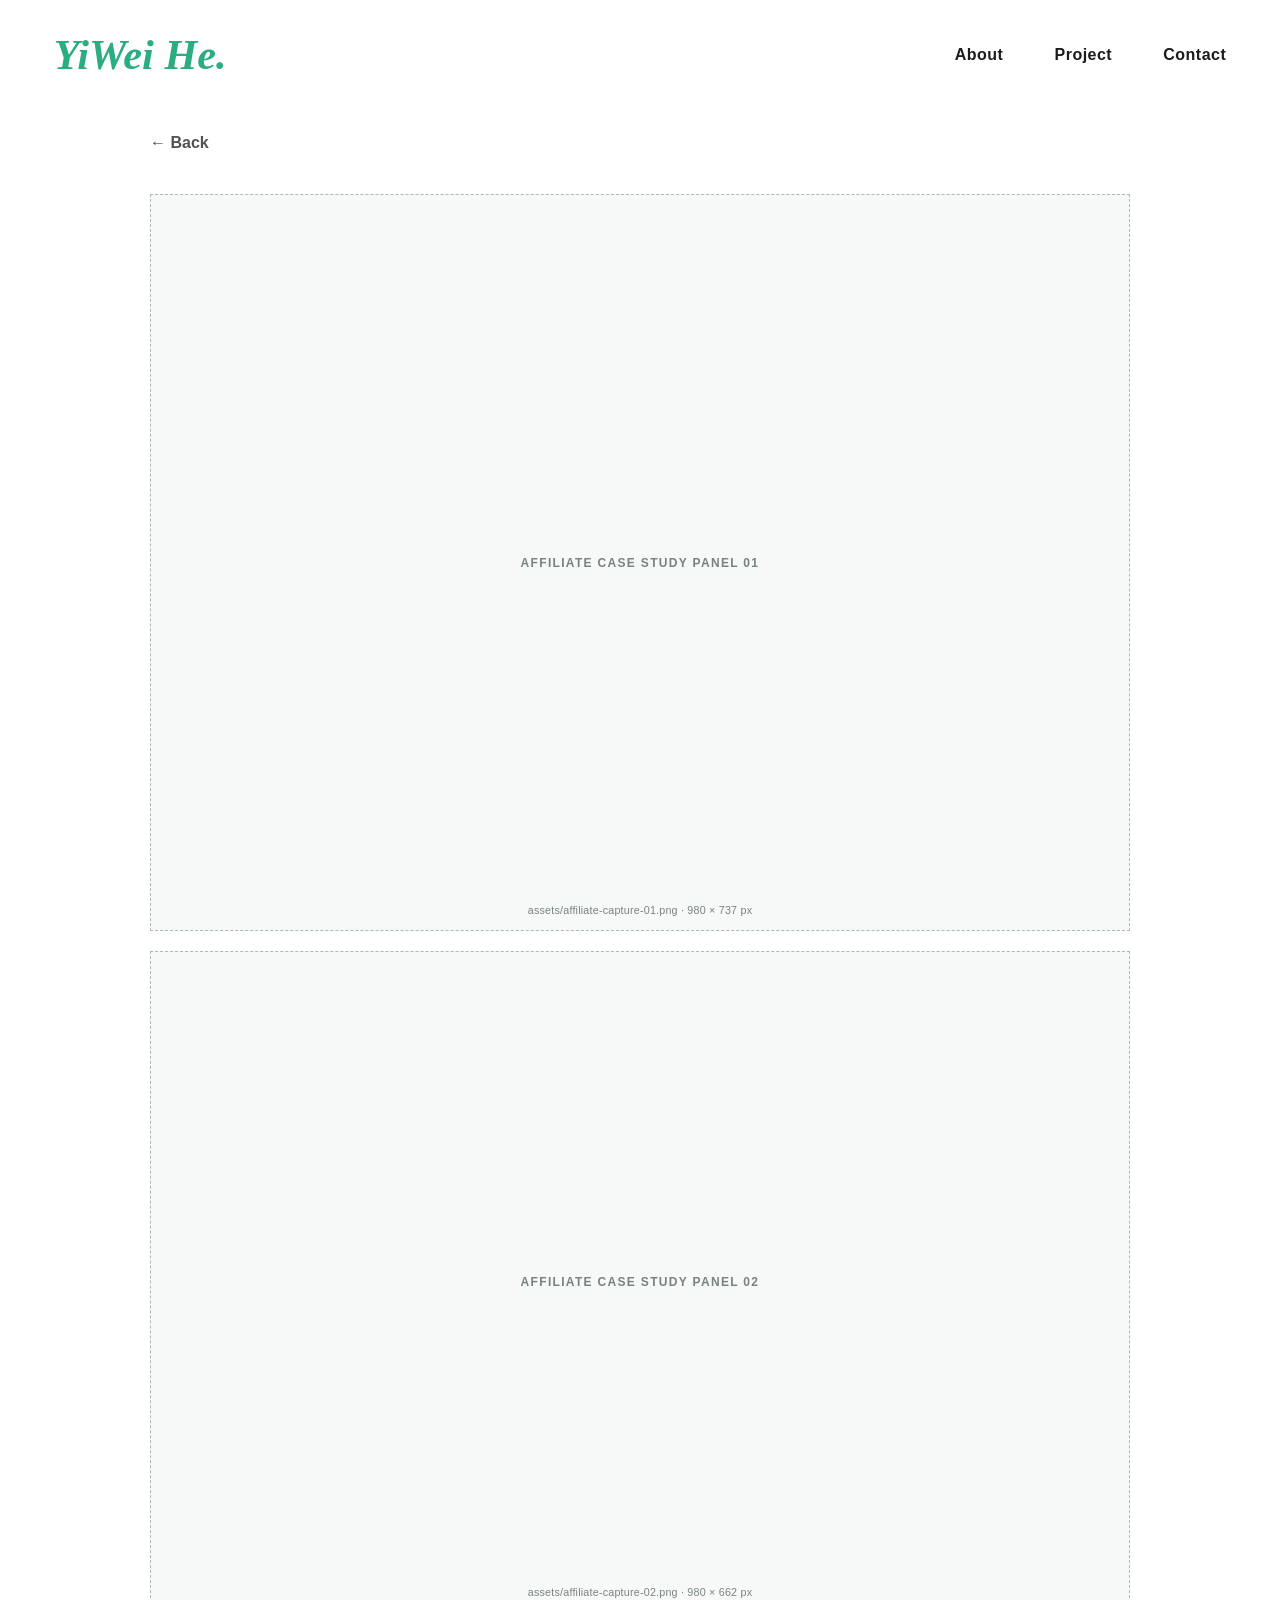
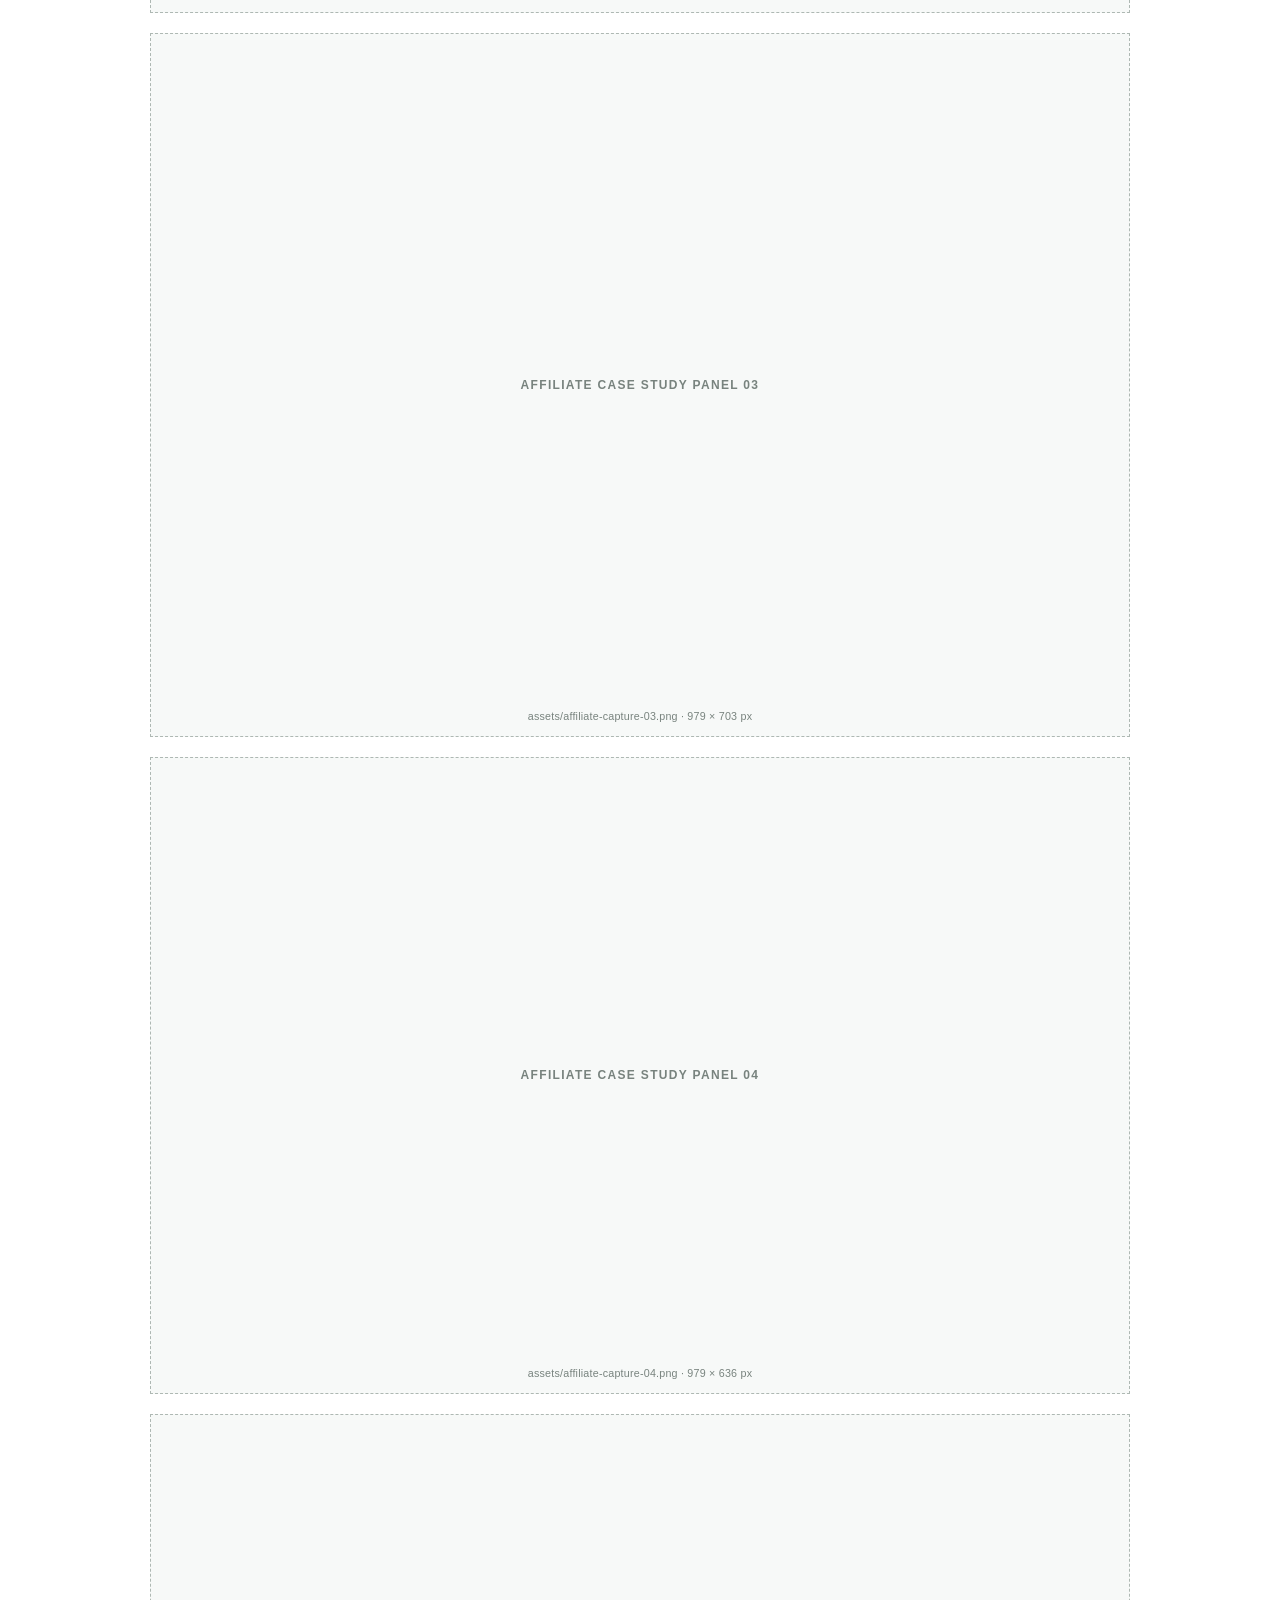
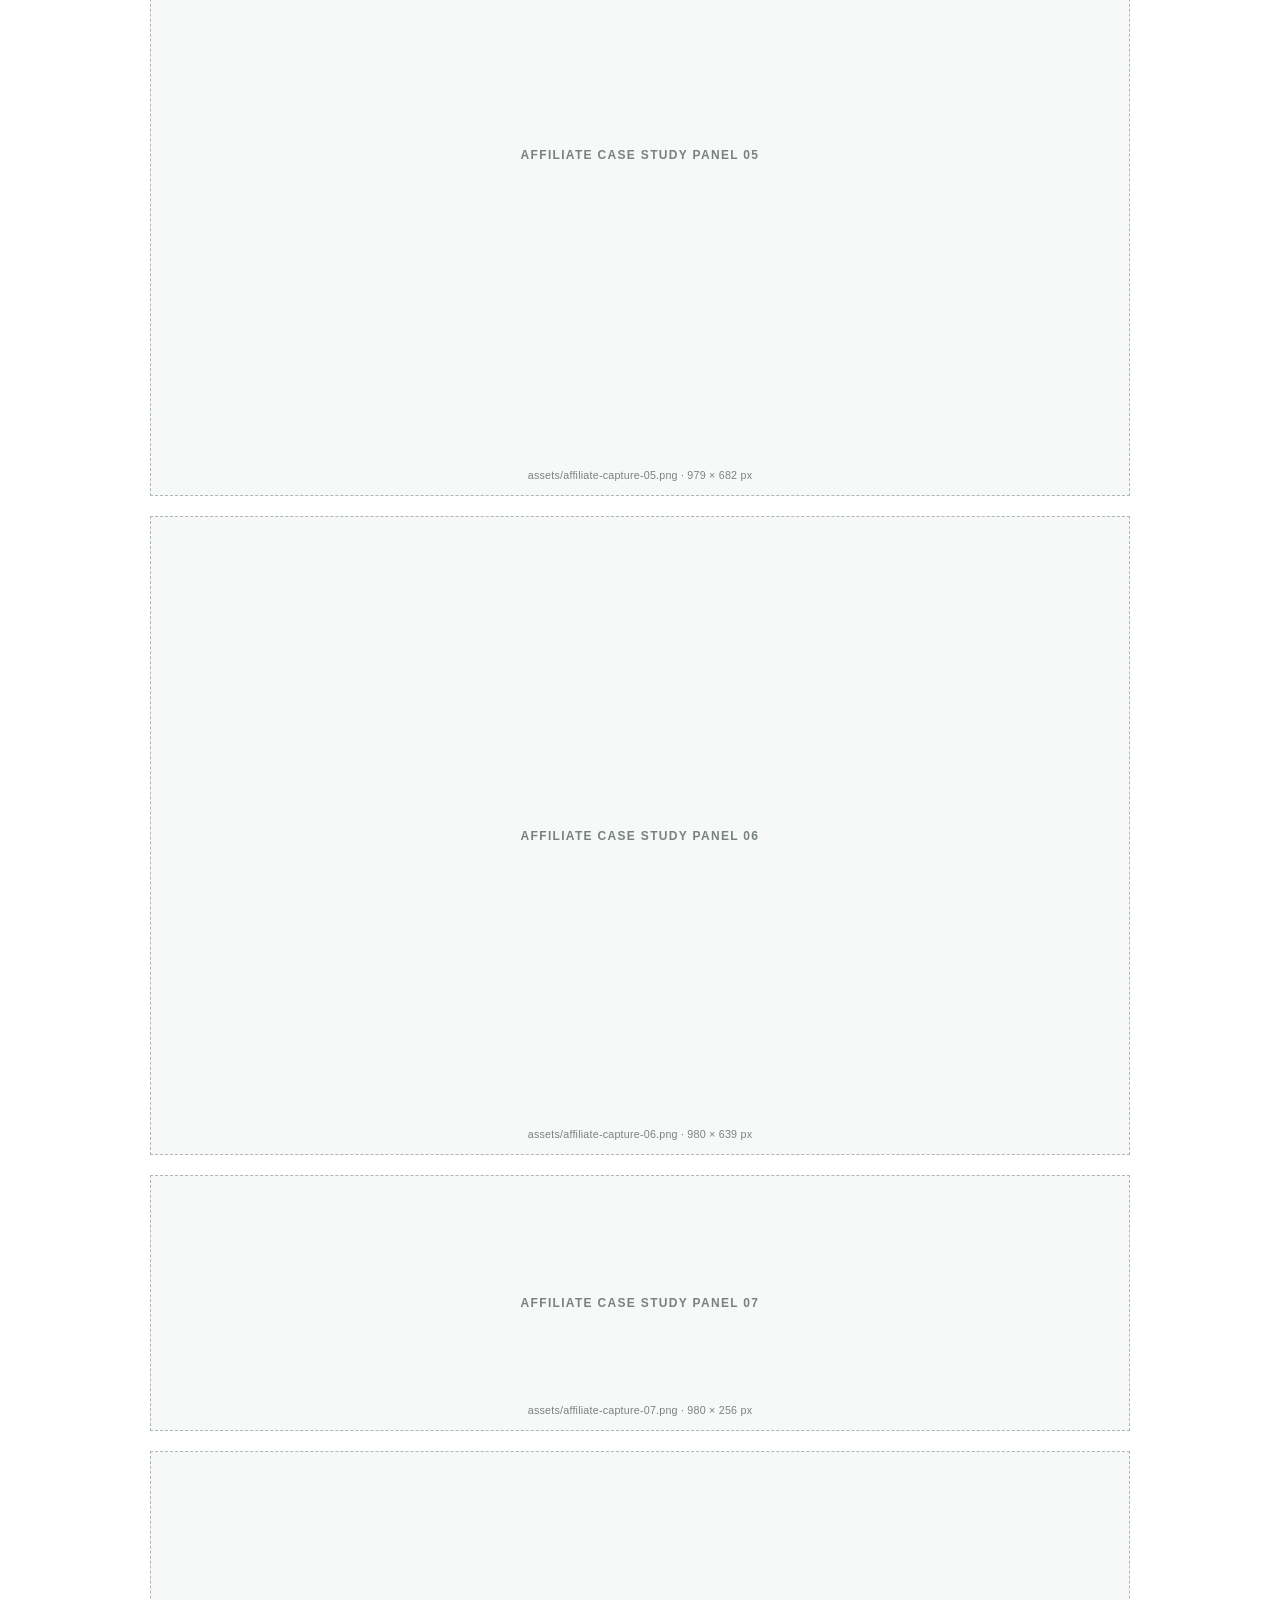
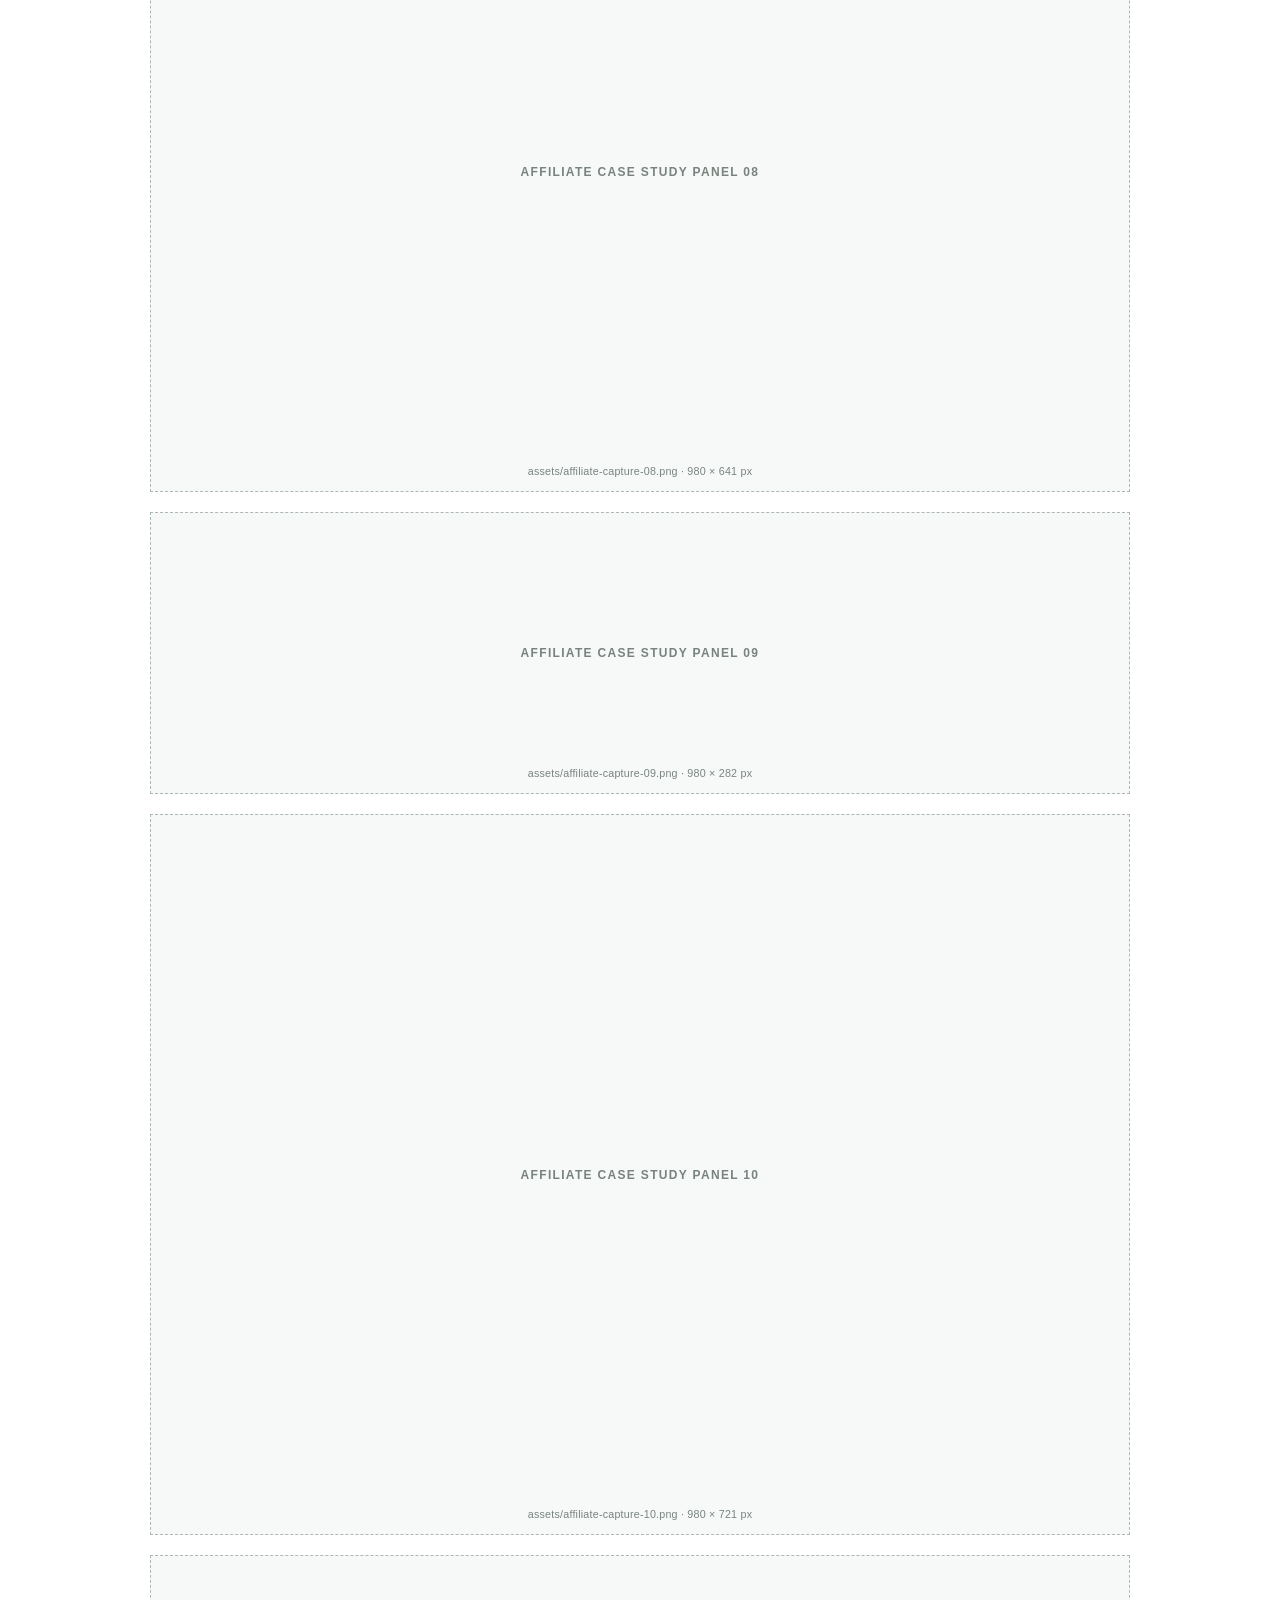
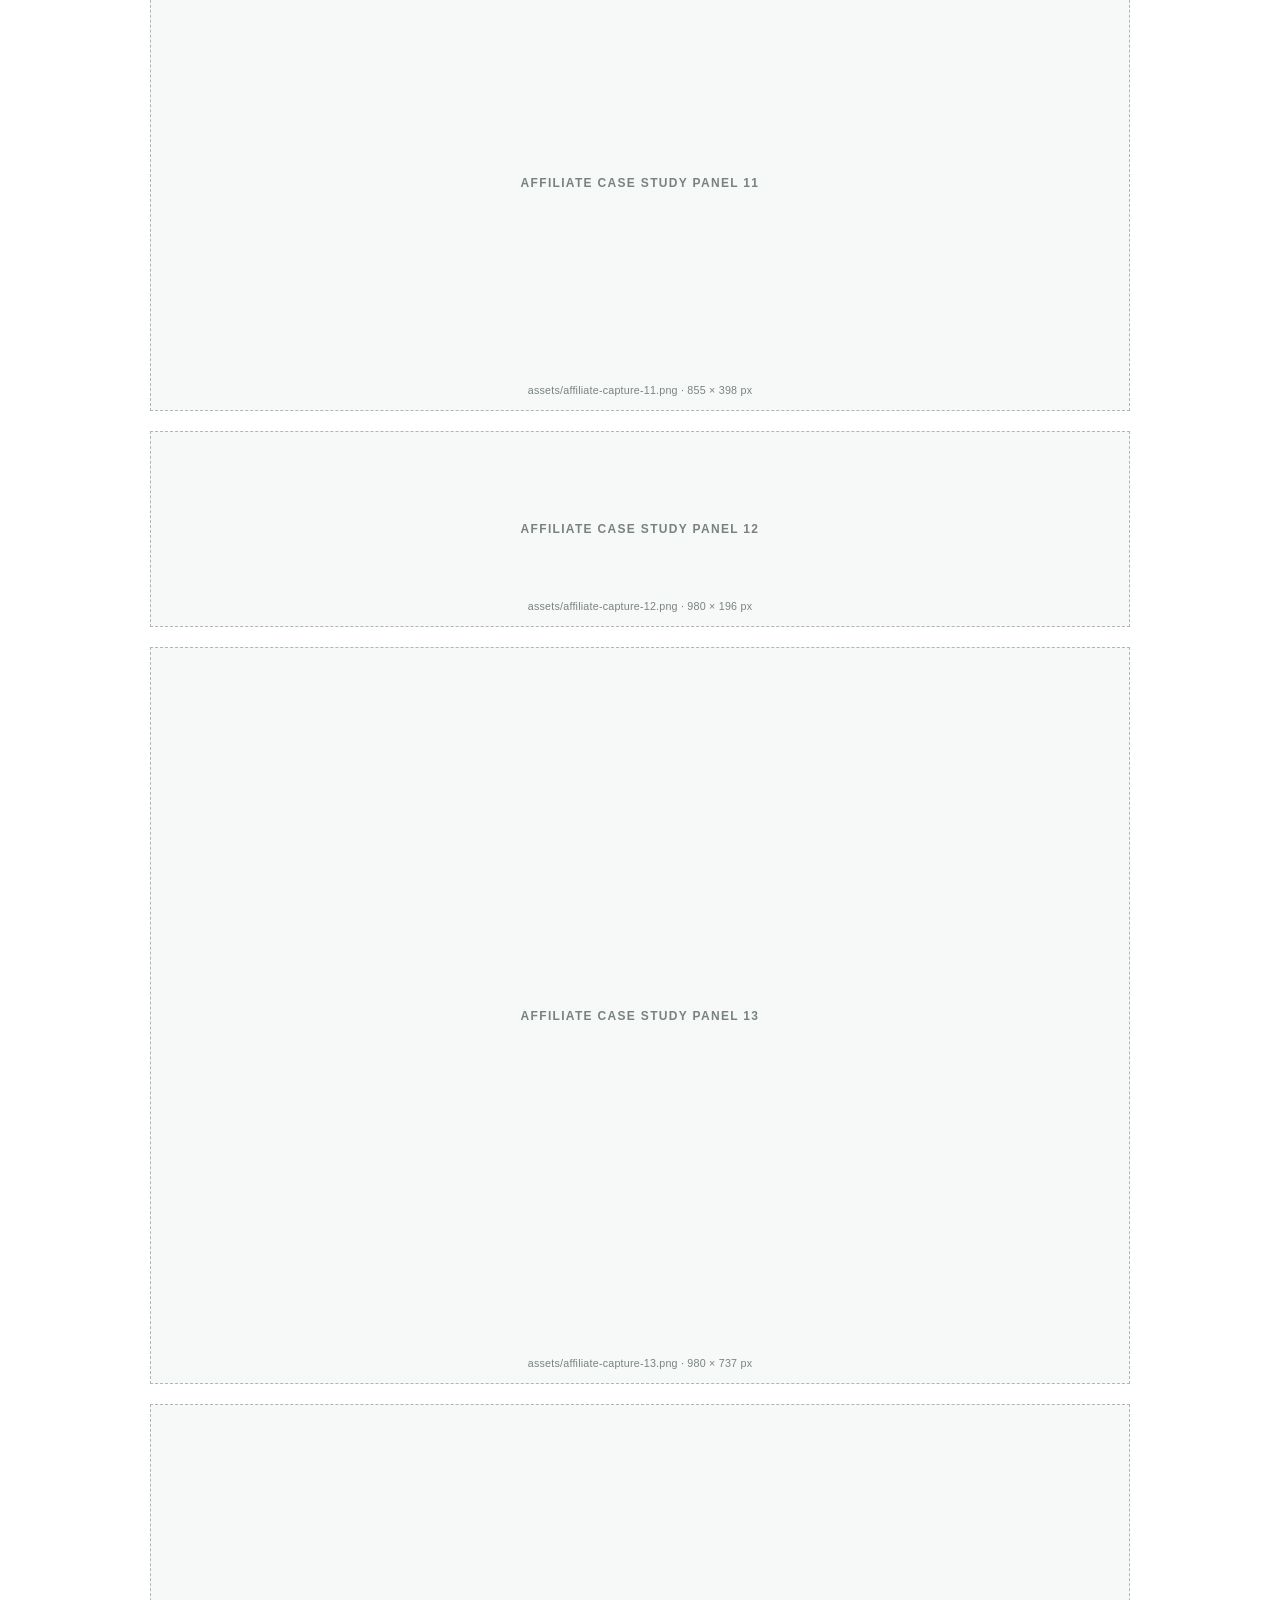
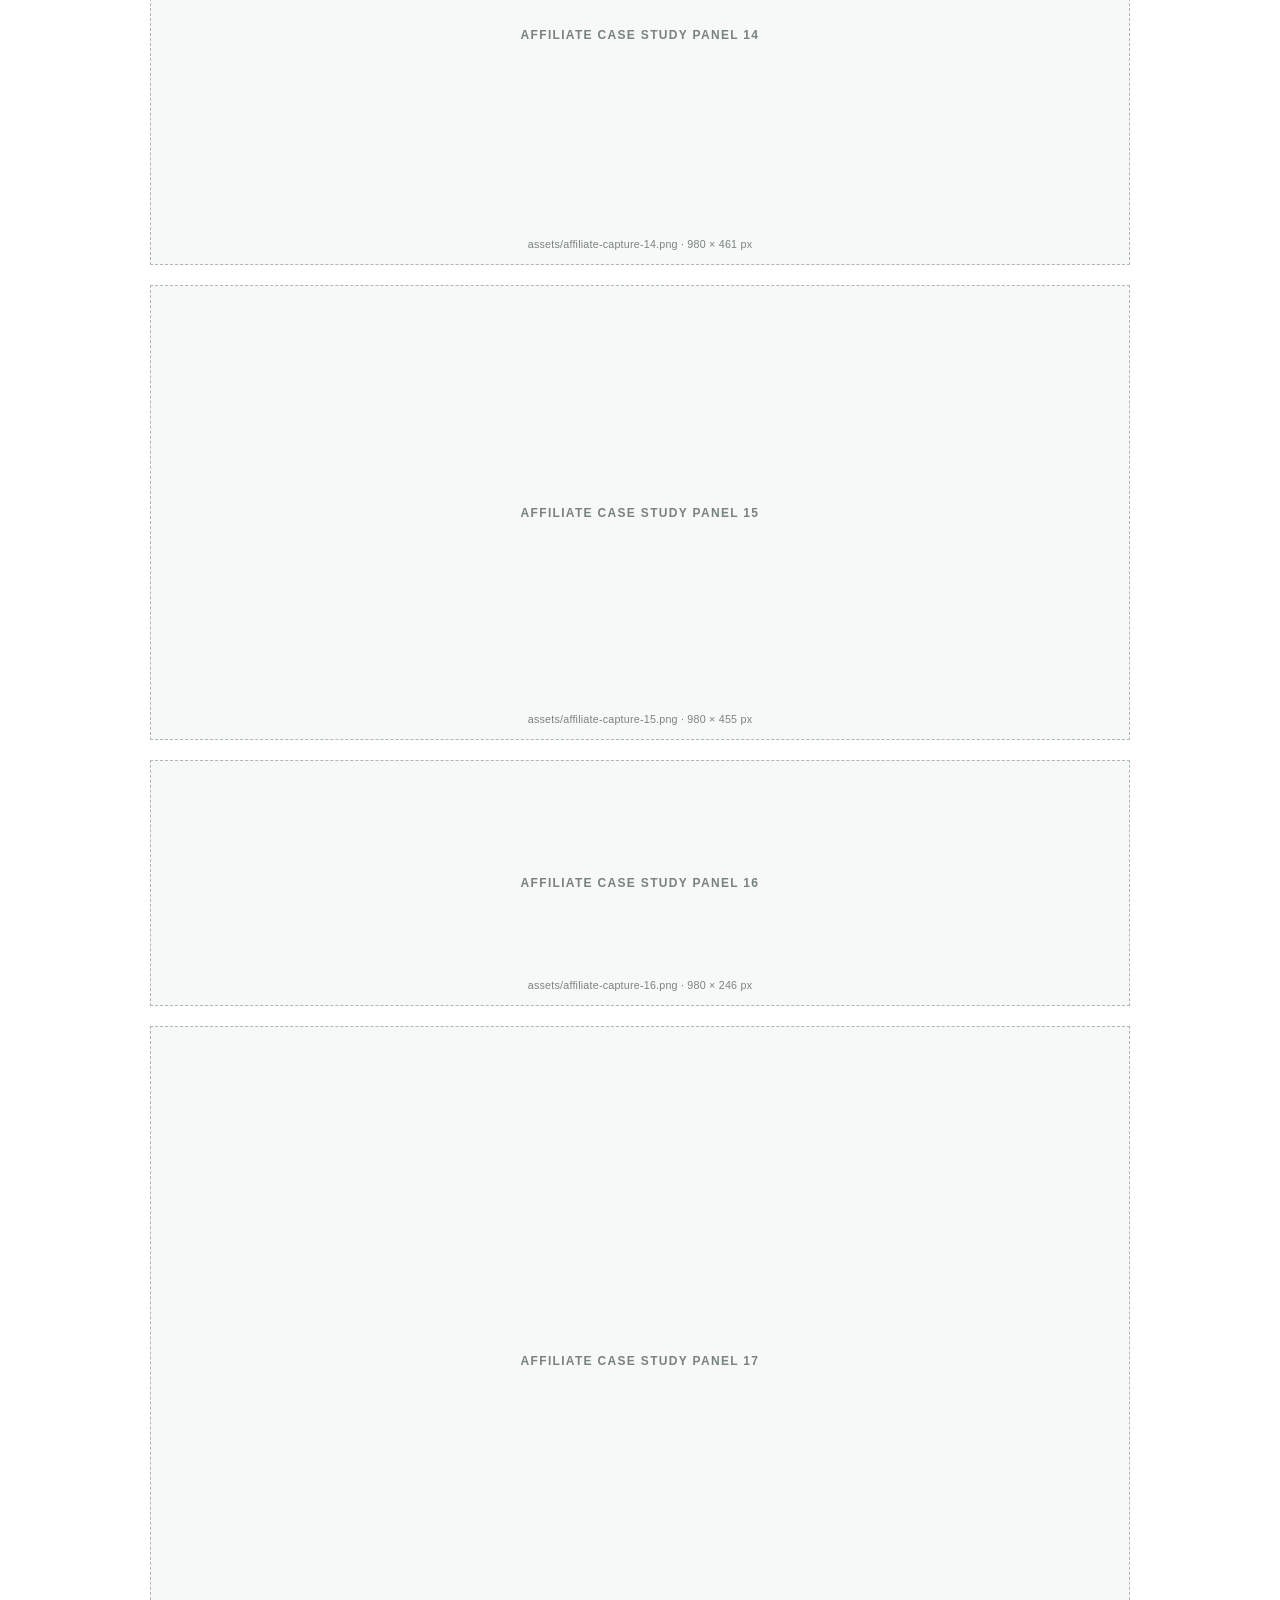
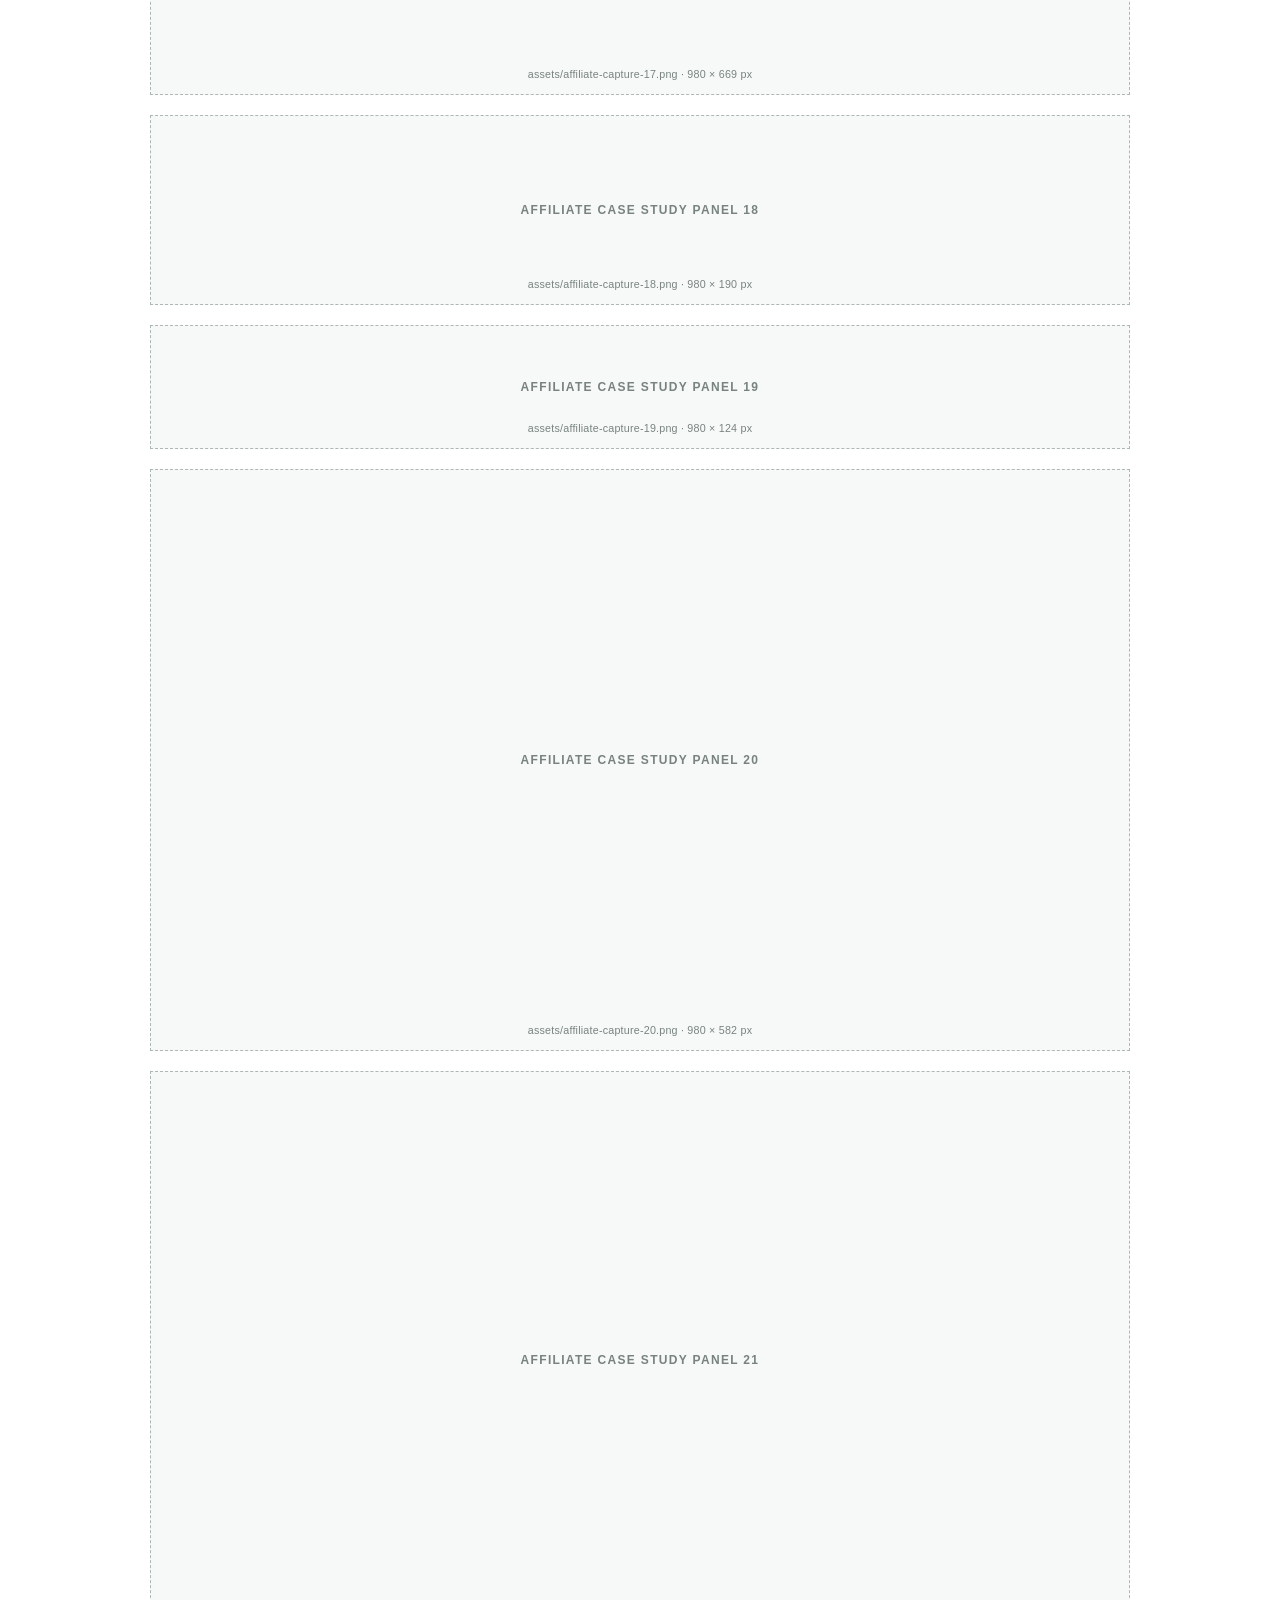
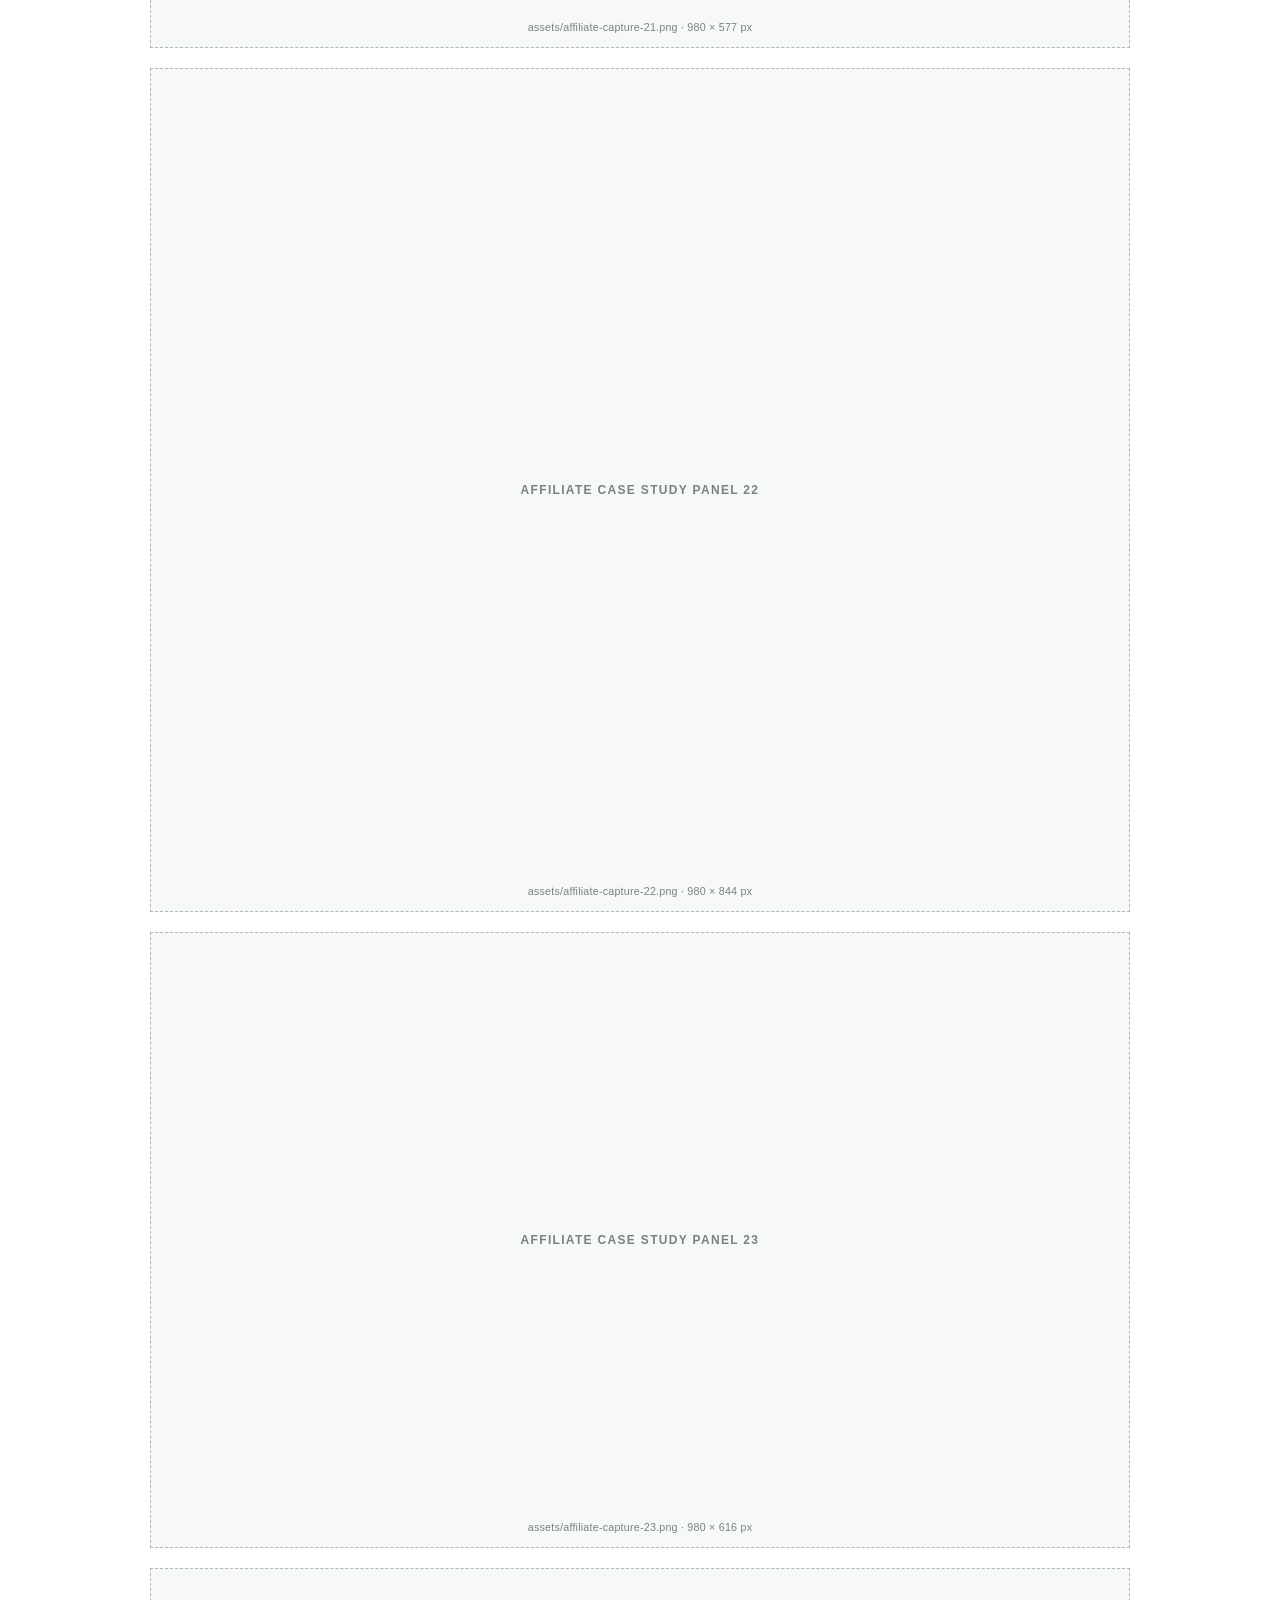
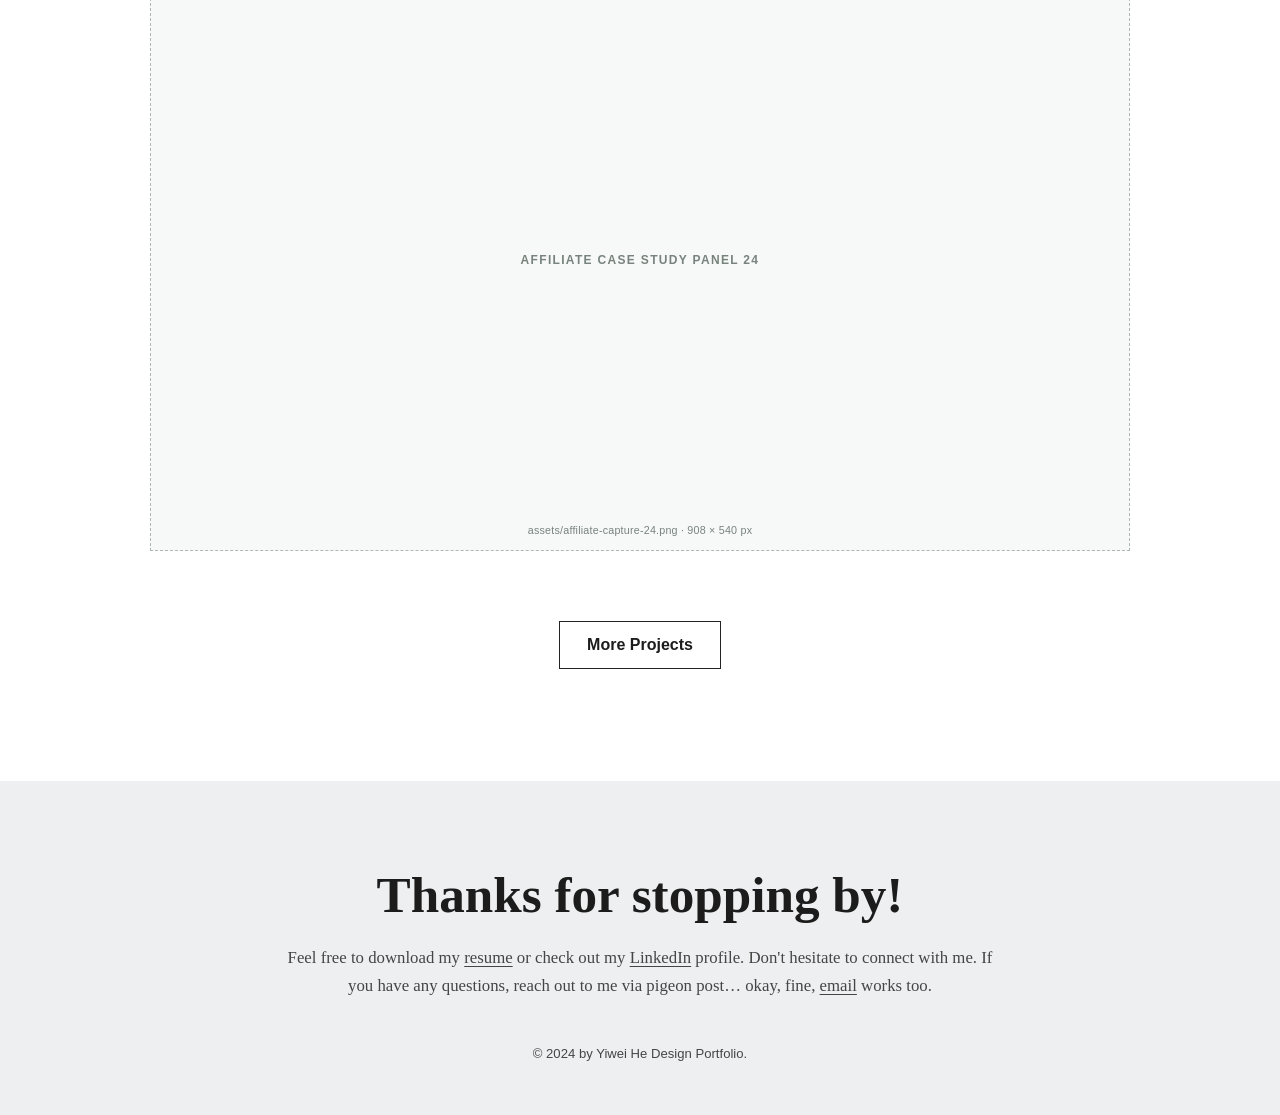
==== affiliateplatform/index.html @ e065b4e7 "second commit" ====
<!doctype html>
<html lang="en">
<head>
  <meta charset="utf-8">
  <meta name="viewport" content="width=device-width, initial-scale=1">
  <meta name="description" content="Affiliate Marketer Collaboration Platform UX research case study by Yiwei He.">
  <title>Affiliate Marketing | Yiwei He</title>
  <link rel="stylesheet" href="../styles.css">
</head>
<body class="case-page" data-root="../" data-page="affiliate">
  <a class="skip-link" href="#main">Skip to main content</a>
  <div data-site-header></div>
  <main class="case-main" id="main">
    <div class="case-shell">
      <a class="back-link" href="../#projects" aria-label="Back to all projects">← Back</a>
      <div class="affiliate-gallery" data-affiliate-gallery aria-label="Affiliate collaboration platform case study panels"></div>
      <div class="more-projects"><a class="button-link" href="../#projects">More Projects</a></div>
    </div>
  </main>
  <div data-site-footer></div>
  <script src="../script.js"></script>
</body>
</html>
---- styles.css ----
:root {
  --mint: #7bc9ae;
  --mint-deep: #2aad7f;
  --ink: #1c1c1c;
  --gray: #6f6d6e;
  --cream: #fbf7f4;
  --line: #d9dedb;
  --page: 1080px;
}

* { box-sizing: border-box; }
html { scroll-behavior: smooth; }
body { margin: 0; color: var(--ink); background: #fff; font-family: Arial, Helvetica, sans-serif; }
a { color: inherit; text-decoration: none; }
img { display: block; max-width: 100%; }
.page-width { width: min(var(--page), calc(100% - 48px)); margin-inline: auto; }
.skip-link { position: fixed; z-index: 100; left: 16px; top: 12px; padding: 10px 14px; background: #fff; transform: translateY(-180%); }
.skip-link:focus { transform: none; }

.site-header { position: absolute; z-index: 10; inset: 0 0 auto; display: flex; align-items: center; justify-content: space-between; padding: 34px clamp(28px, 4.2vw, 58px); }
.brand { color: var(--mint-deep); font: italic 700 clamp(2.15rem, 3.3vw, 3.25rem)/1 Georgia, "Times New Roman", serif; }
.site-nav { display: flex; gap: clamp(24px, 4vw, 54px); font-weight: 700; letter-spacing: .03em; }
.site-nav a { padding-block: 10px; }
.site-nav a:hover, .site-nav a:focus-visible, .site-nav a[aria-current="page"] { color: var(--mint-deep); }

.hero { min-height: 710px; display: grid; place-items: center; padding: 150px 24px 72px; background: radial-gradient(circle at 17% 87%, rgba(245, 212, 227, .82), transparent 36%), radial-gradient(circle at 75% 16%, rgba(233, 239, 218, .94), transparent 40%), linear-gradient(115deg, #faf6f5, #faf8f3 52%, #f5e6ec); }
.hero__content { width: min(920px, 100%); text-align: center; }
.hero h1 { margin: 0 auto 24px; color: var(--mint); font: 700 clamp(2.55rem, 4.5vw, 4.2rem)/1.04 Georgia, "Times New Roman", serif; }
.hero p { width: min(700px, 100%); margin: 0 auto; color: var(--gray); font: 400 clamp(1.18rem, 2vw, 1.62rem)/1.25 Georgia, "Times New Roman", serif; }
.scroll-cue { display: inline-grid; place-items: center; width: 66px; height: 66px; margin-top: 24px; }
.scroll-cue span { width: 29px; height: 29px; border-right: 8px solid #878787; border-bottom: 8px solid #878787; transform: rotate(45deg) translate(-5px, -5px); }

.projects { padding: 112px 0 126px; }
.project-card { display: grid; grid-template-columns: 1.08fr .92fr; gap: clamp(44px, 7vw, 86px); align-items: center; }
.project-card + .project-card { margin-top: 118px; }
.project-card--reverse .asset-slot { order: 2; }
.project-card--reverse .project-card__copy { order: 1; }
.asset-slot { position: relative; display: grid; place-items: center; overflow: hidden; border: 1px dashed #aeb8b3; background: #f7f9f8; color: #78837e; text-align: center; }
.asset-slot::before { content: attr(data-label); max-width: 80%; font-size: .75rem; font-weight: 700; letter-spacing: .11em; text-transform: uppercase; }
.asset-slot::after { content: attr(data-src) " · " attr(data-width) " × " attr(data-height) " px"; position: absolute; inset: auto 16px 14px; font-size: .67rem; letter-spacing: .02em; text-transform: none; }
.asset-slot.is-loaded { border: 0; background: transparent; }
.asset-slot.is-loaded::before, .asset-slot.is-loaded::after { display: none; }
.asset-slot img { width: 100%; height: 100%; object-fit: cover; }
.asset-slot--card { aspect-ratio: 956 / 622; }
.project-card__copy h2 { margin: 0 0 22px; font: 700 clamp(2.1rem, 3.8vw, 3.55rem)/1.05 Georgia, "Times New Roman", serif; }
.project-card__copy p { margin: 7px 0; color: #646464; line-height: 1.5; }
.eyebrow { color: var(--mint-deep) !important; font-weight: 700; }
.project-card__tags { margin-top: 23px !important; }

.site-footer { padding: 88px 24px 52px; background: #eeeff0; text-align: center; }
.site-footer h2 { margin: 0 0 24px; font: 700 clamp(2rem, 4vw, 3.4rem)/1 Georgia, "Times New Roman", serif; }
.site-footer p { width: min(720px, 100%); margin: 0 auto; color: #454545; font: 1.05rem/1.65 Georgia, "Times New Roman", serif; }
.site-footer a { text-decoration: underline; text-underline-offset: 3px; }
.copyright { margin-top: 45px !important; font: .82rem/1.4 Arial, sans-serif !important; }

/* Case-study pages */
.case-page { background: #fff; }
.case-page .site-header { position: relative; }
.case-main { padding-bottom: 112px; }
.case-shell { width: min(980px, calc(100% - 48px)); margin-inline: auto; }
.back-link { display: inline-flex; align-items: center; gap: 7px; margin: 24px 0 42px; color: #515151; font-weight: 700; }
.back-link:hover, .back-link:focus-visible { color: var(--mint-deep); }
.case-hero { margin-bottom: 78px; }
.case-hero .asset-slot { width: 100%; }
.case-hero__title { padding: 54px 24px 0; text-align: center; }
.case-hero__title h1 { margin: 0 0 16px; font: 700 clamp(2.7rem, 5vw, 4.8rem)/1 Georgia, "Times New Roman", serif; }
.case-hero__title p { margin: 0 auto; max-width: 760px; color: var(--gray); font: clamp(1.15rem, 2vw, 1.45rem)/1.5 Georgia, "Times New Roman", serif; }
.case-section { padding: 78px 0; }
.case-section + .case-section { border-top: 1px solid #eceeed; }
.case-section h2 { margin: 0 0 26px; font: 700 clamp(2.25rem, 4vw, 3.65rem)/1.05 Georgia, "Times New Roman", serif; }
.case-section h3 { margin: 38px 0 15px; color: var(--mint-deep); font: 700 clamp(1.45rem, 2.4vw, 2.1rem)/1.15 Georgia, "Times New Roman", serif; }
.case-section h4 { margin: 28px 0 10px; font-size: 1.05rem; }
.case-section p, .case-section li { color: #4c4c4c; font-size: 1.05rem; line-height: 1.72; }
.case-section p { margin: 0 0 20px; }
.case-section ul { margin: 10px 0 25px; padding-left: 22px; }
.case-section li + li { margin-top: 9px; }
.section-intro { max-width: 790px; font: clamp(1.18rem, 2vw, 1.4rem)/1.55 Georgia, "Times New Roman", serif !important; }
.case-facts { display: grid; grid-template-columns: repeat(4, 1fr); gap: 28px; padding: 38px 0; border-block: 1px solid #e4e7e5; }
.case-facts dt { margin-bottom: 9px; color: var(--mint-deep); font-weight: 700; }
.case-facts dd { margin: 0; color: #515151; line-height: 1.55; }
.tools-list { display: grid; gap: 10px; }
.tools-list > span { display: flex; align-items: center; gap: 9px; }
.tool-icon { flex: 0 0 41px; width: 41px; height: 41px; min-height: 0; border-style: solid; border-radius: 9px; }
.tool-icon::before { max-width: none; font-size: .55rem; letter-spacing: .04em; }
.tool-icon::after { display: none; }
.tool-icon img { object-fit: contain; }
.process-grid { display: grid; grid-template-columns: repeat(4, 1fr); gap: 18px; margin-top: 34px; counter-reset: process; }
.process-step { min-height: 190px; padding: 25px 21px; background: #eef6f2; counter-increment: process; }
.process-step::before { content: "0" counter(process); display: block; margin-bottom: 26px; color: var(--mint-deep); font: 700 1.45rem/1 Georgia, serif; }
.process-step strong { font: 700 1.2rem/1.2 Georgia, serif; }
.process-step p { margin: 10px 0 0; font-size: .92rem; line-height: 1.5; }
.two-col { display: grid; grid-template-columns: 1fr 1fr; gap: 34px; align-items: start; }
.three-col { display: grid; grid-template-columns: repeat(3, 1fr); gap: 24px; align-items: start; }
.asset-row { display: grid; gap: 24px; margin: 32px 0; }
.asset-row--2 { grid-template-columns: repeat(2, 1fr); }
.asset-row--3 { grid-template-columns: repeat(3, 1fr); }
.asset-row--4 { grid-template-columns: repeat(4, 1fr); }
.asset-row--5 { grid-template-columns: repeat(5, 1fr); }
.case-asset { width: 100%; margin: 32px 0; min-height: 120px; }
.asset-row .case-asset { margin: 0; }
.case-page .asset-slot img { object-fit: contain; background: #fff; }
.figure-caption { margin-top: -20px !important; color: #777 !important; font-size: .85rem !important; text-align: center; }
.figure-caption--standalone { margin: -12px 0 24px !important; text-align: left; }
.knowledge-summary { margin-top: 34px !important; }
.evaluation-steps { display: grid; gap: 12px; margin: 28px 0 !important; padding-left: 26px !important; }
.evaluation-steps li { padding-left: 7px; }
.persona { display: grid; grid-template-columns: 260px 1fr; gap: 44px; margin-top: 35px; padding: 38px; background: #faf7f5; }
.persona .case-asset { margin: 0; }
.persona h3 { margin-top: 0; }
.quote { padding: 24px 28px; border-left: 5px solid var(--mint); background: #f6faf8; color: #4c4c4c; font: italic 1.15rem/1.55 Georgia, serif; }
.knowledge-card { padding: 30px; background: #f7f8f7; }
.iteration { margin-top: 34px; padding: 32px; background: #faf8f7; }
.takeaways { display: grid; gap: 18px; margin-top: 28px; }
.takeaway { padding: 24px 28px; border-left: 4px solid var(--mint); background: #f7faf8; }
.more-projects { display: flex; justify-content: center; padding-top: 70px; }
.button-link { display: inline-block; padding: 14px 27px; border: 1px solid #222; font-weight: 700; }
.button-link:hover, .button-link:focus-visible { color: #fff; background: #222; }
.affiliate-gallery { display: grid; gap: 20px; }
.affiliate-gallery .case-asset { margin: 0; }


.reveal { animation: rise .65s ease both; }
@keyframes rise { from { opacity: 0; transform: translateY(12px); } }
@media (prefers-reduced-motion: reduce) { html { scroll-behavior: auto; } .reveal { animation: none; } }

@media (max-width: 720px) {
  .site-header { align-items: flex-start; padding: 24px 20px; }
  .brand { font-size: 1.75rem; }
  .site-nav { gap: 15px; font-size: .78rem; }
  .hero { min-height: 680px; padding-top: 125px; }
  .hero h1 { font-size: 2.35rem; }
  .project-card { grid-template-columns: 1fr; gap: 30px; }
  .project-card + .project-card { margin-top: 78px; }
  .project-card--reverse .asset-slot, .project-card--reverse .project-card__copy { order: initial; }
  .case-shell { width: min(100% - 32px, 980px); }
  .case-facts, .process-grid { grid-template-columns: 1fr 1fr; }
  .two-col, .three-col, .persona { grid-template-columns: 1fr; }
  .asset-row--3, .asset-row--4, .asset-row--5 { grid-template-columns: repeat(2, 1fr); }
  .persona { padding: 25px; }
}

@media (max-width: 480px) {
  .case-facts, .process-grid, .asset-row--2, .asset-row--3, .asset-row--4, .asset-row--5 { grid-template-columns: 1fr; }
}
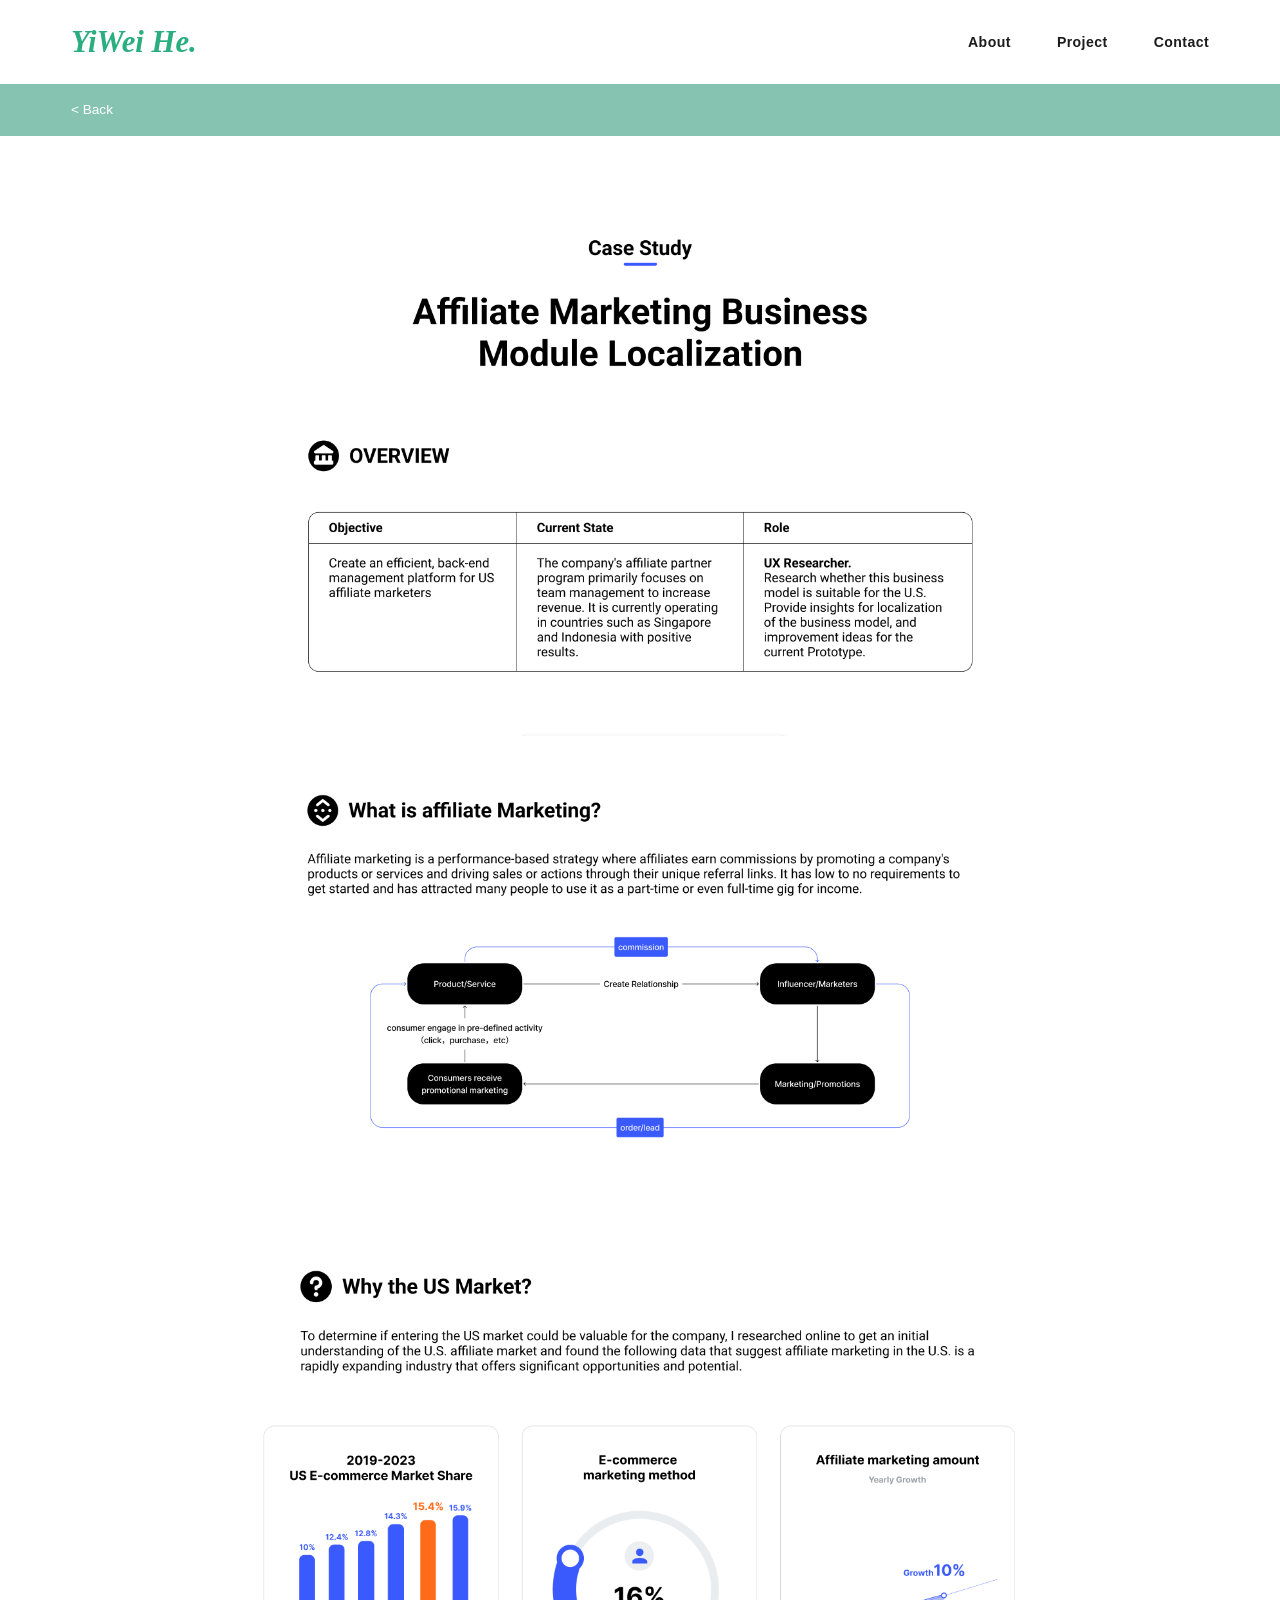
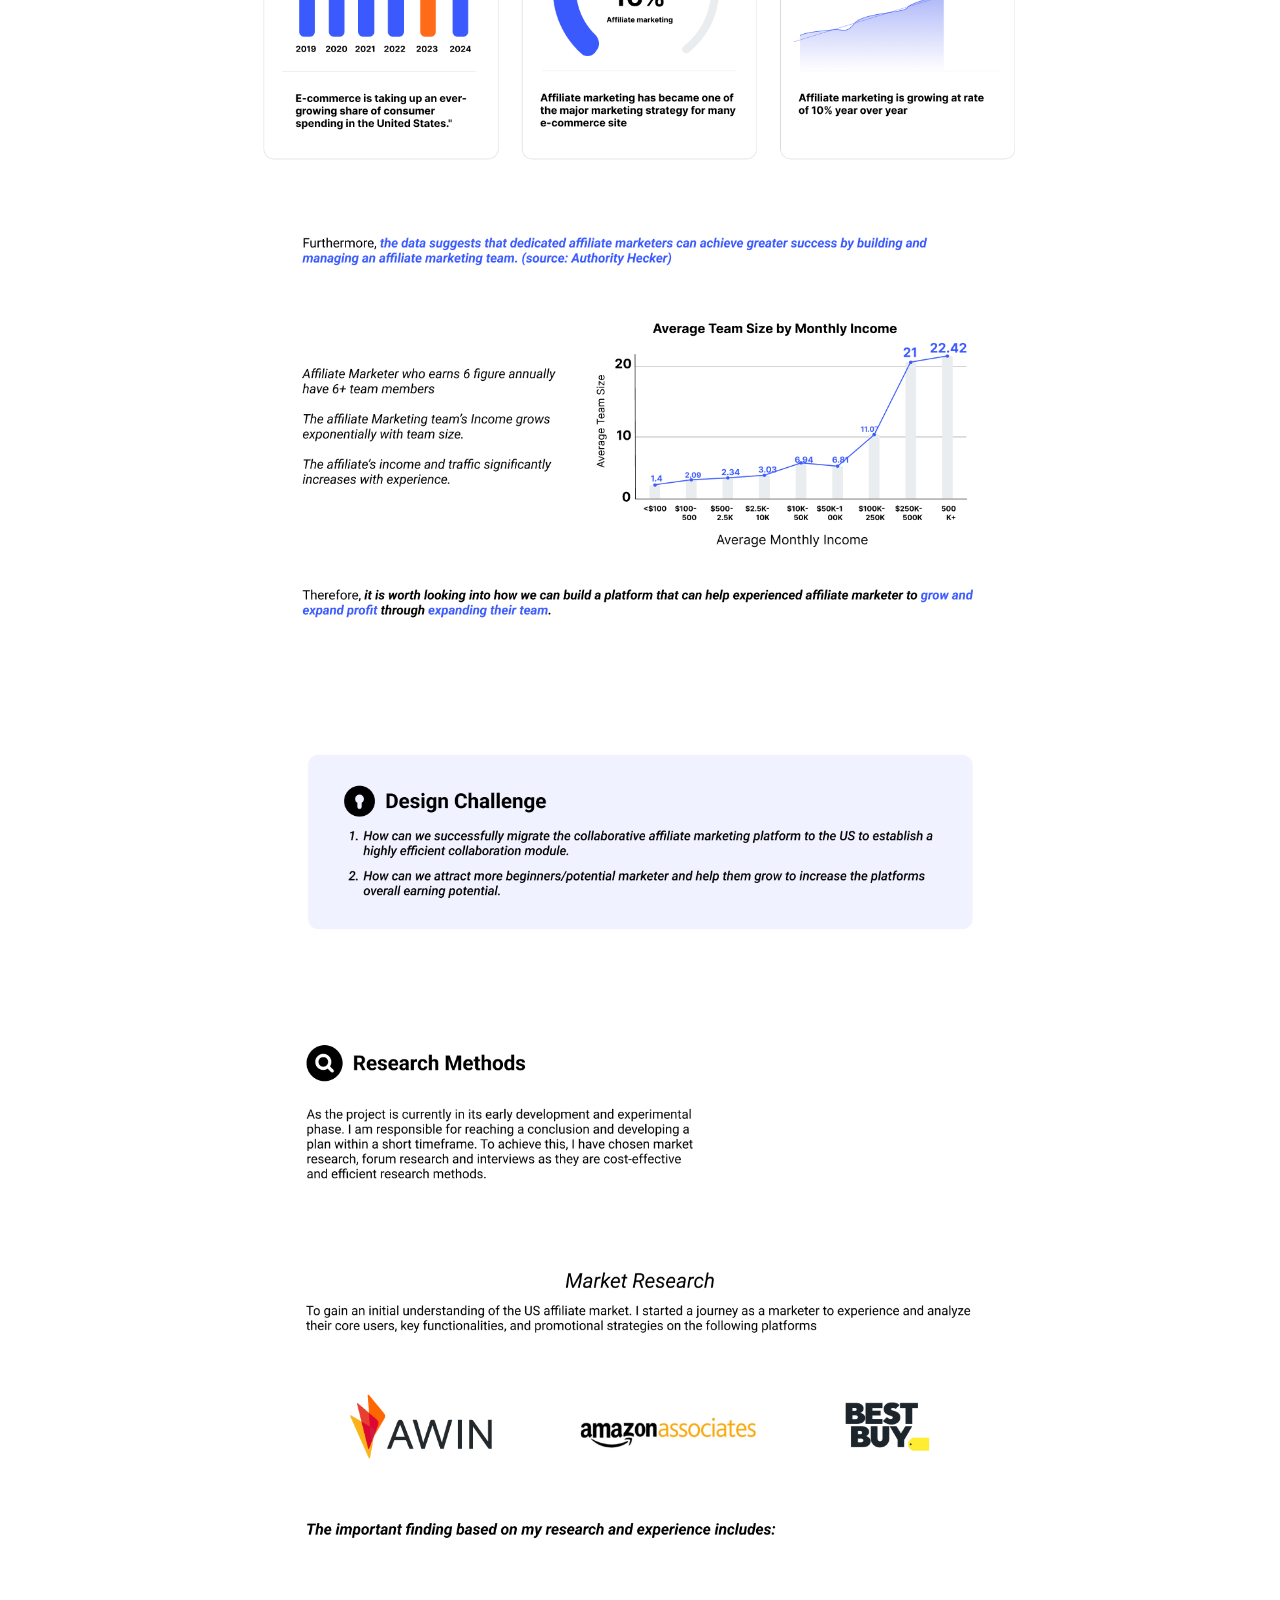
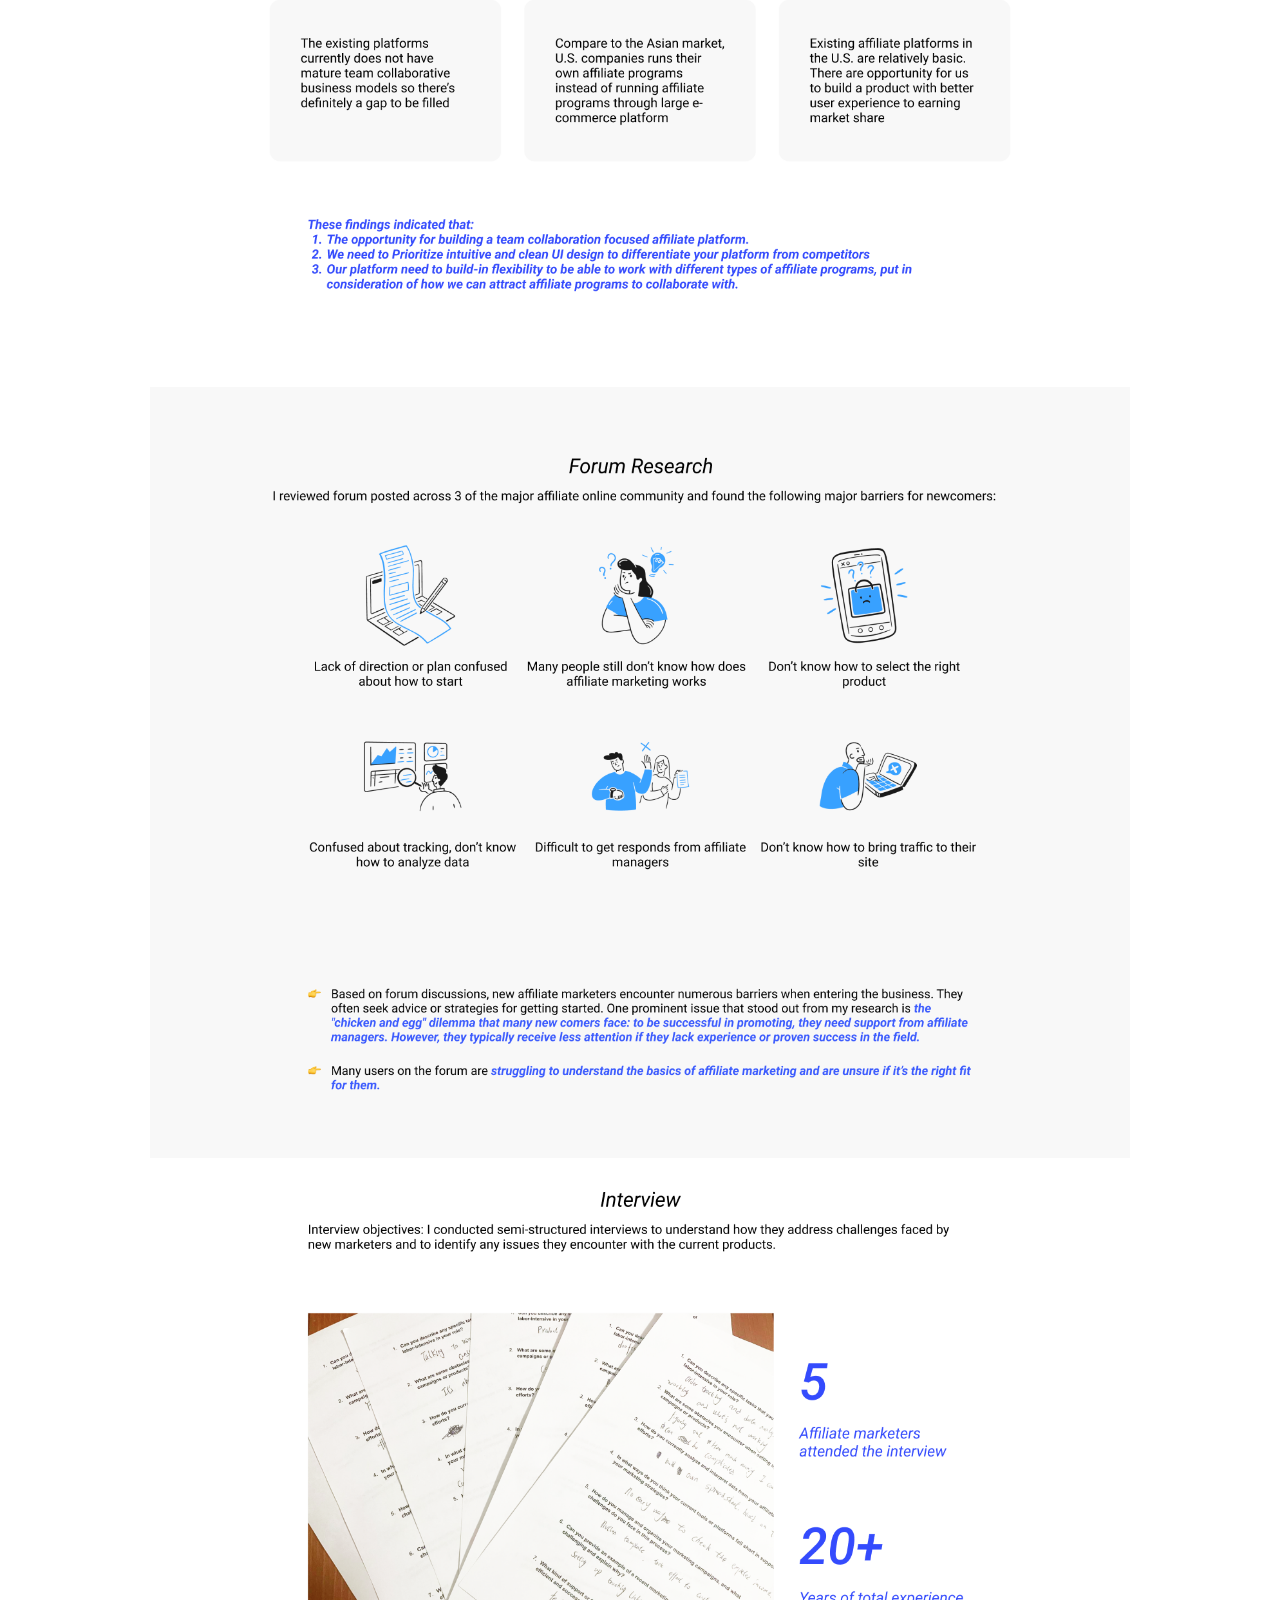
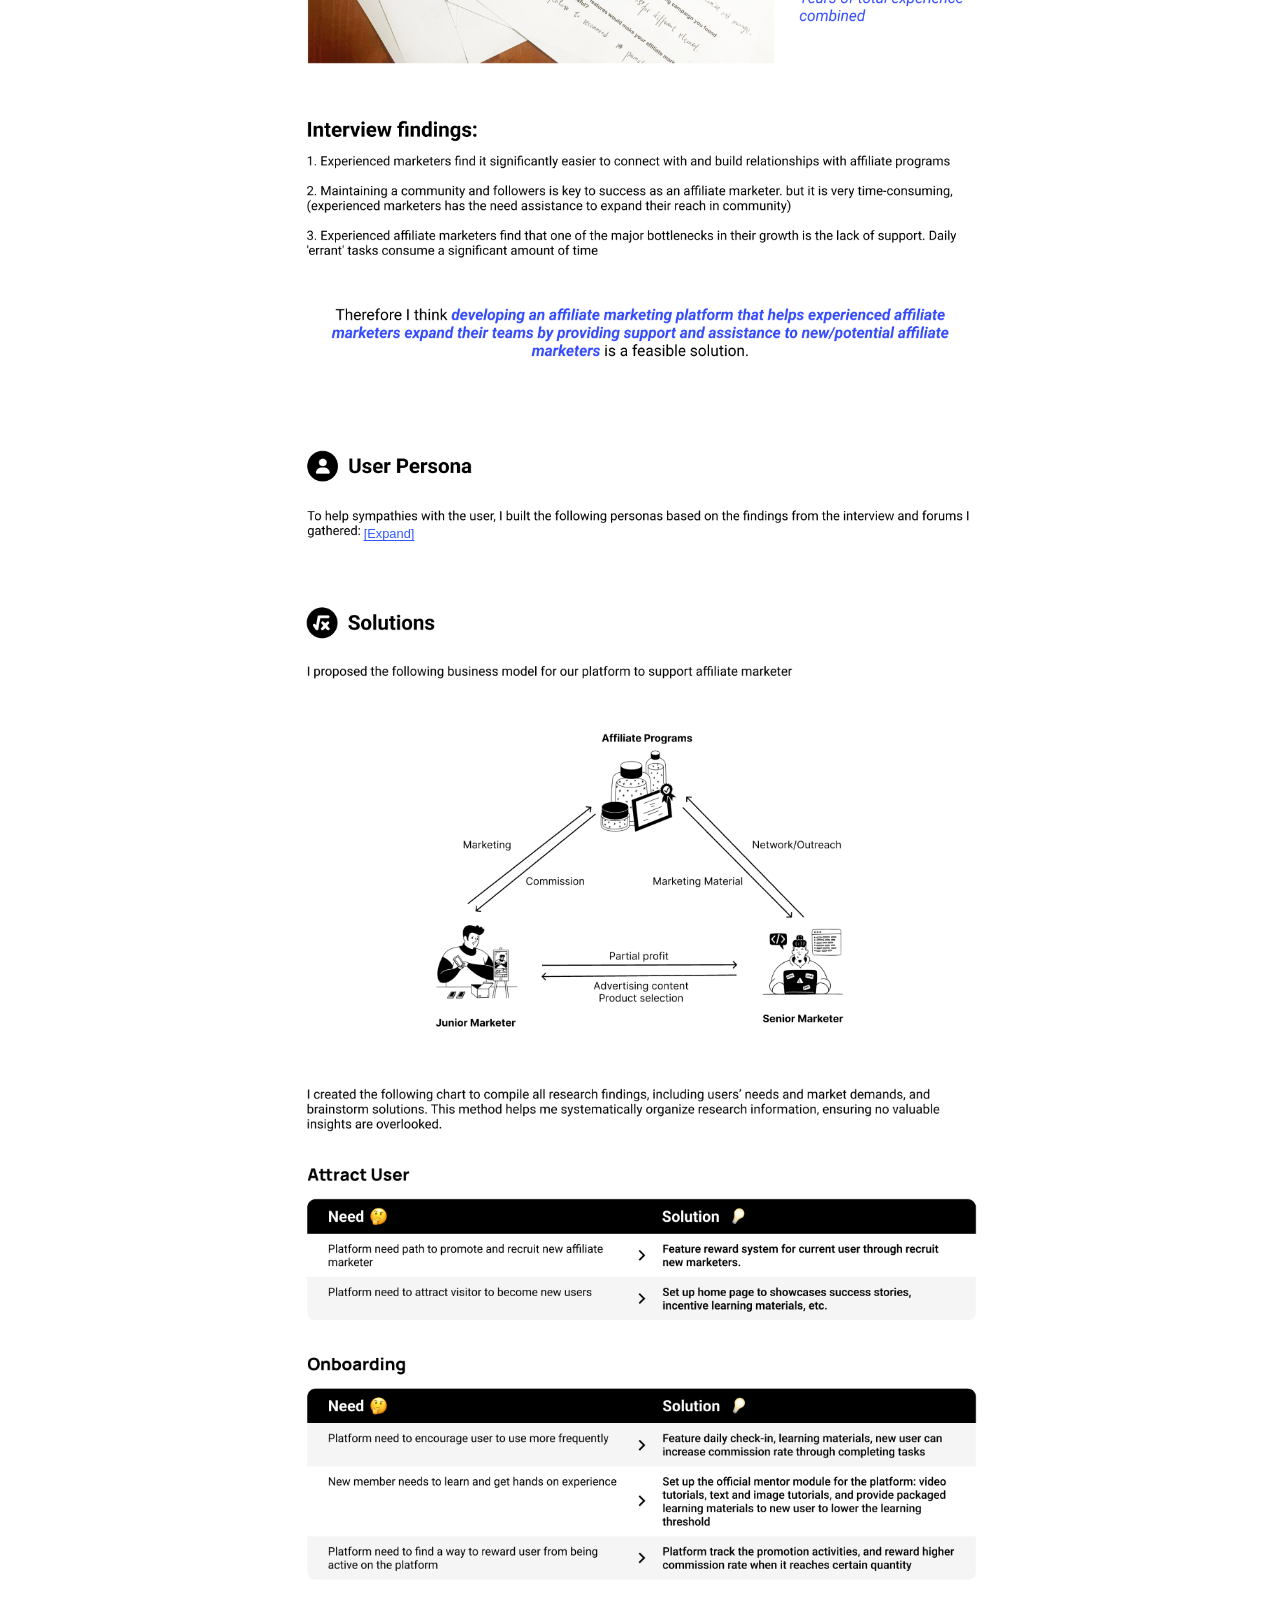
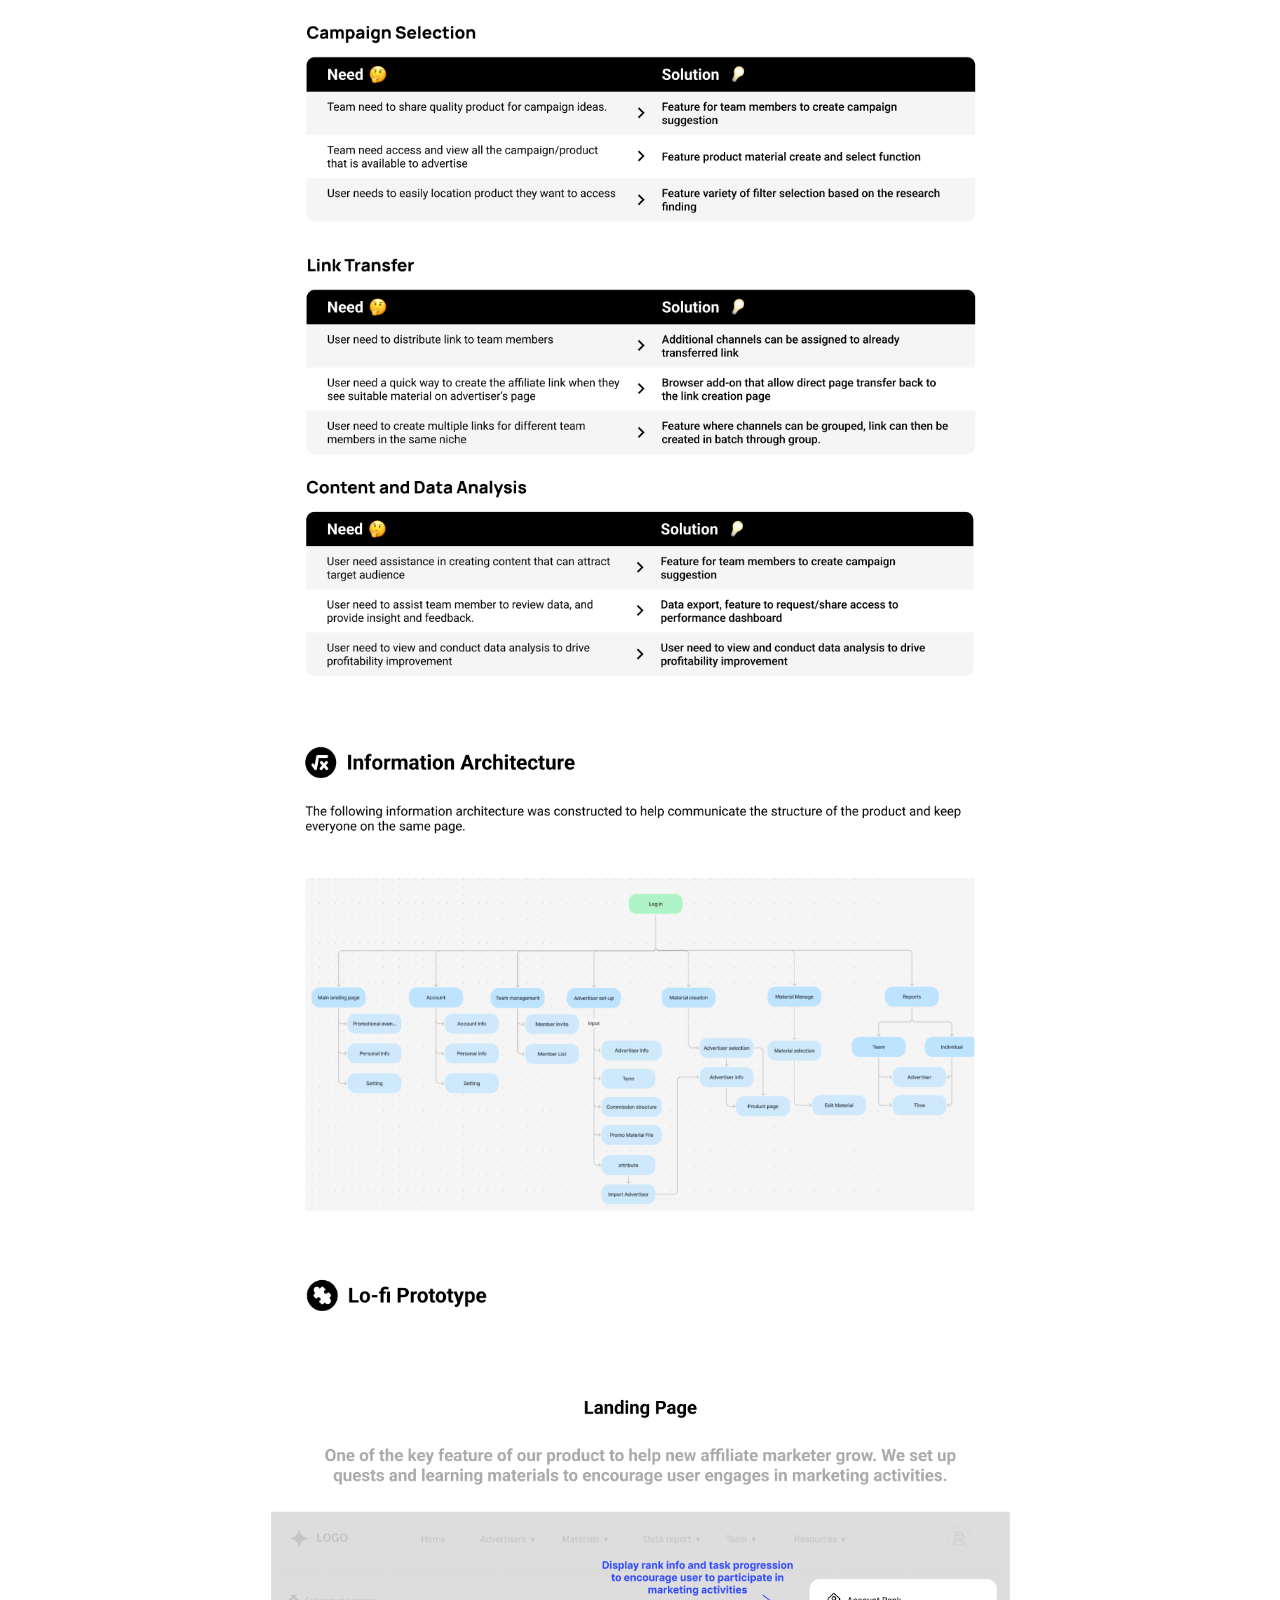
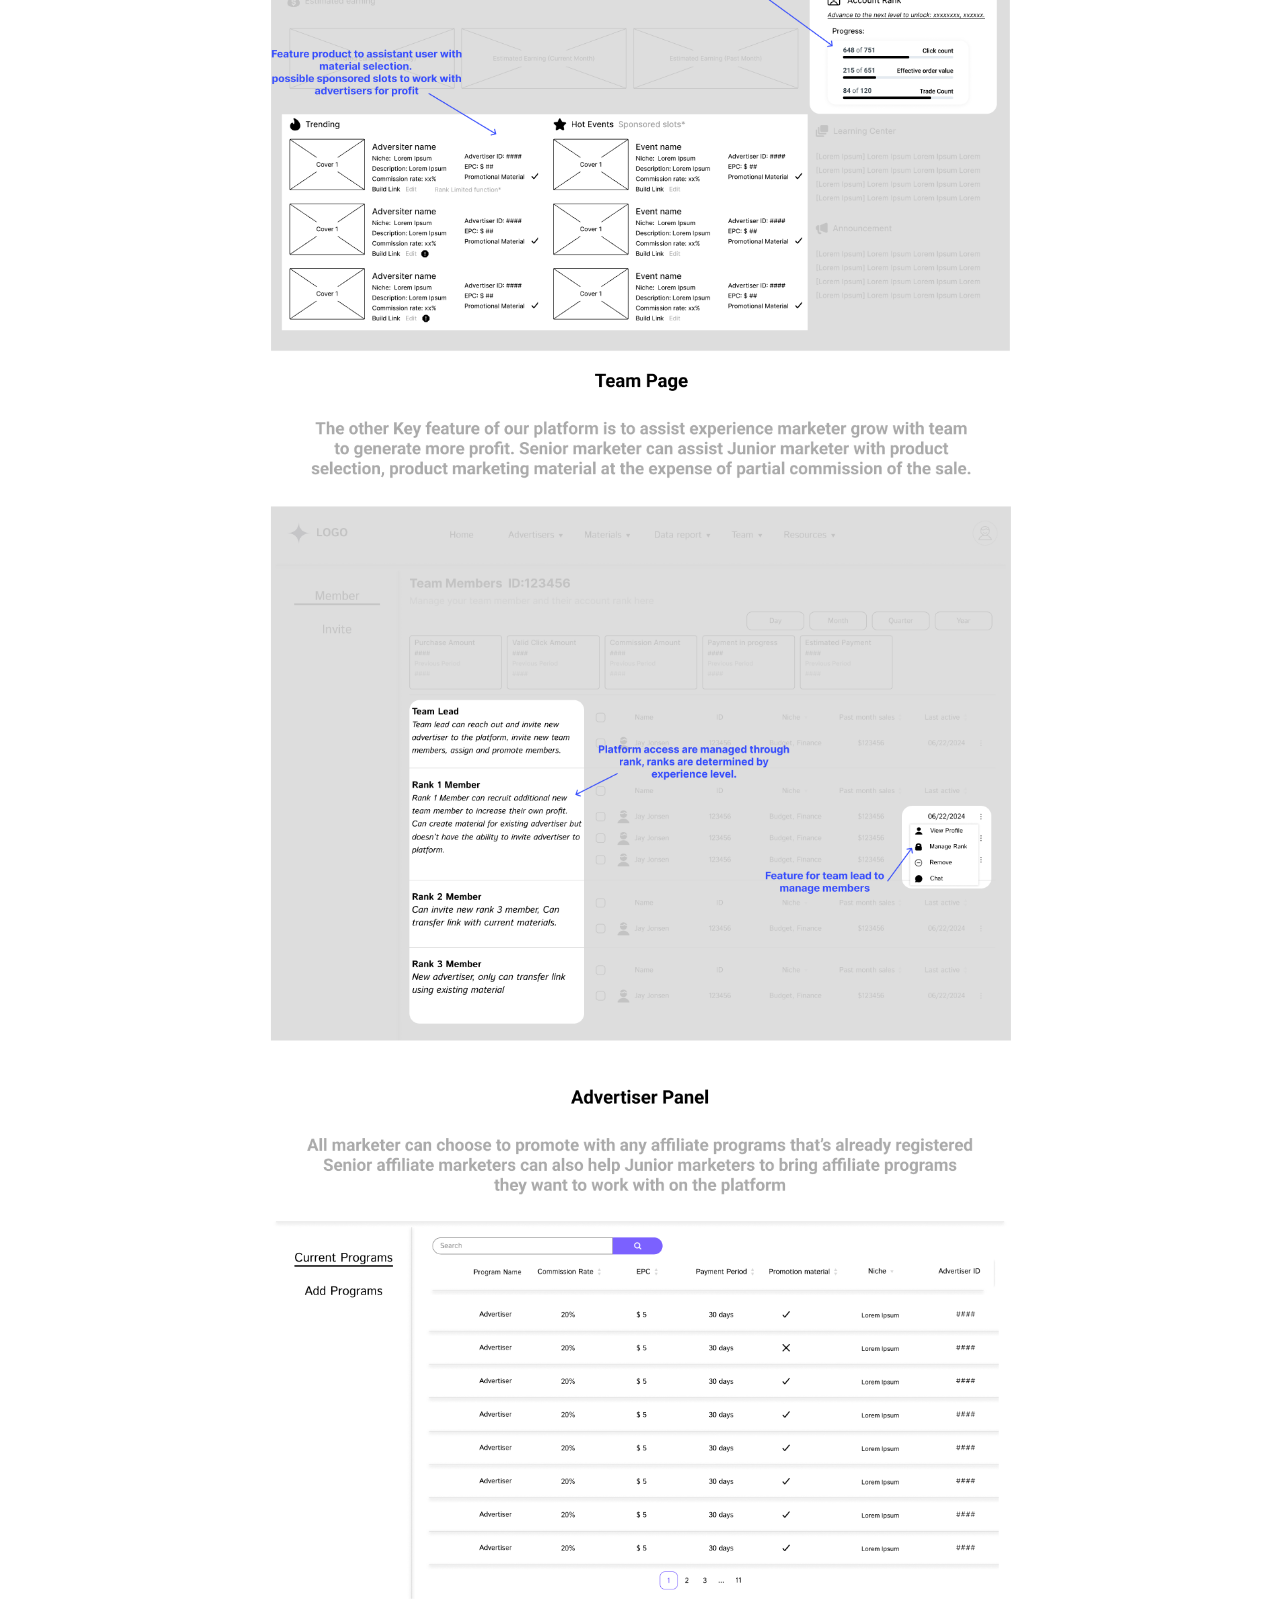
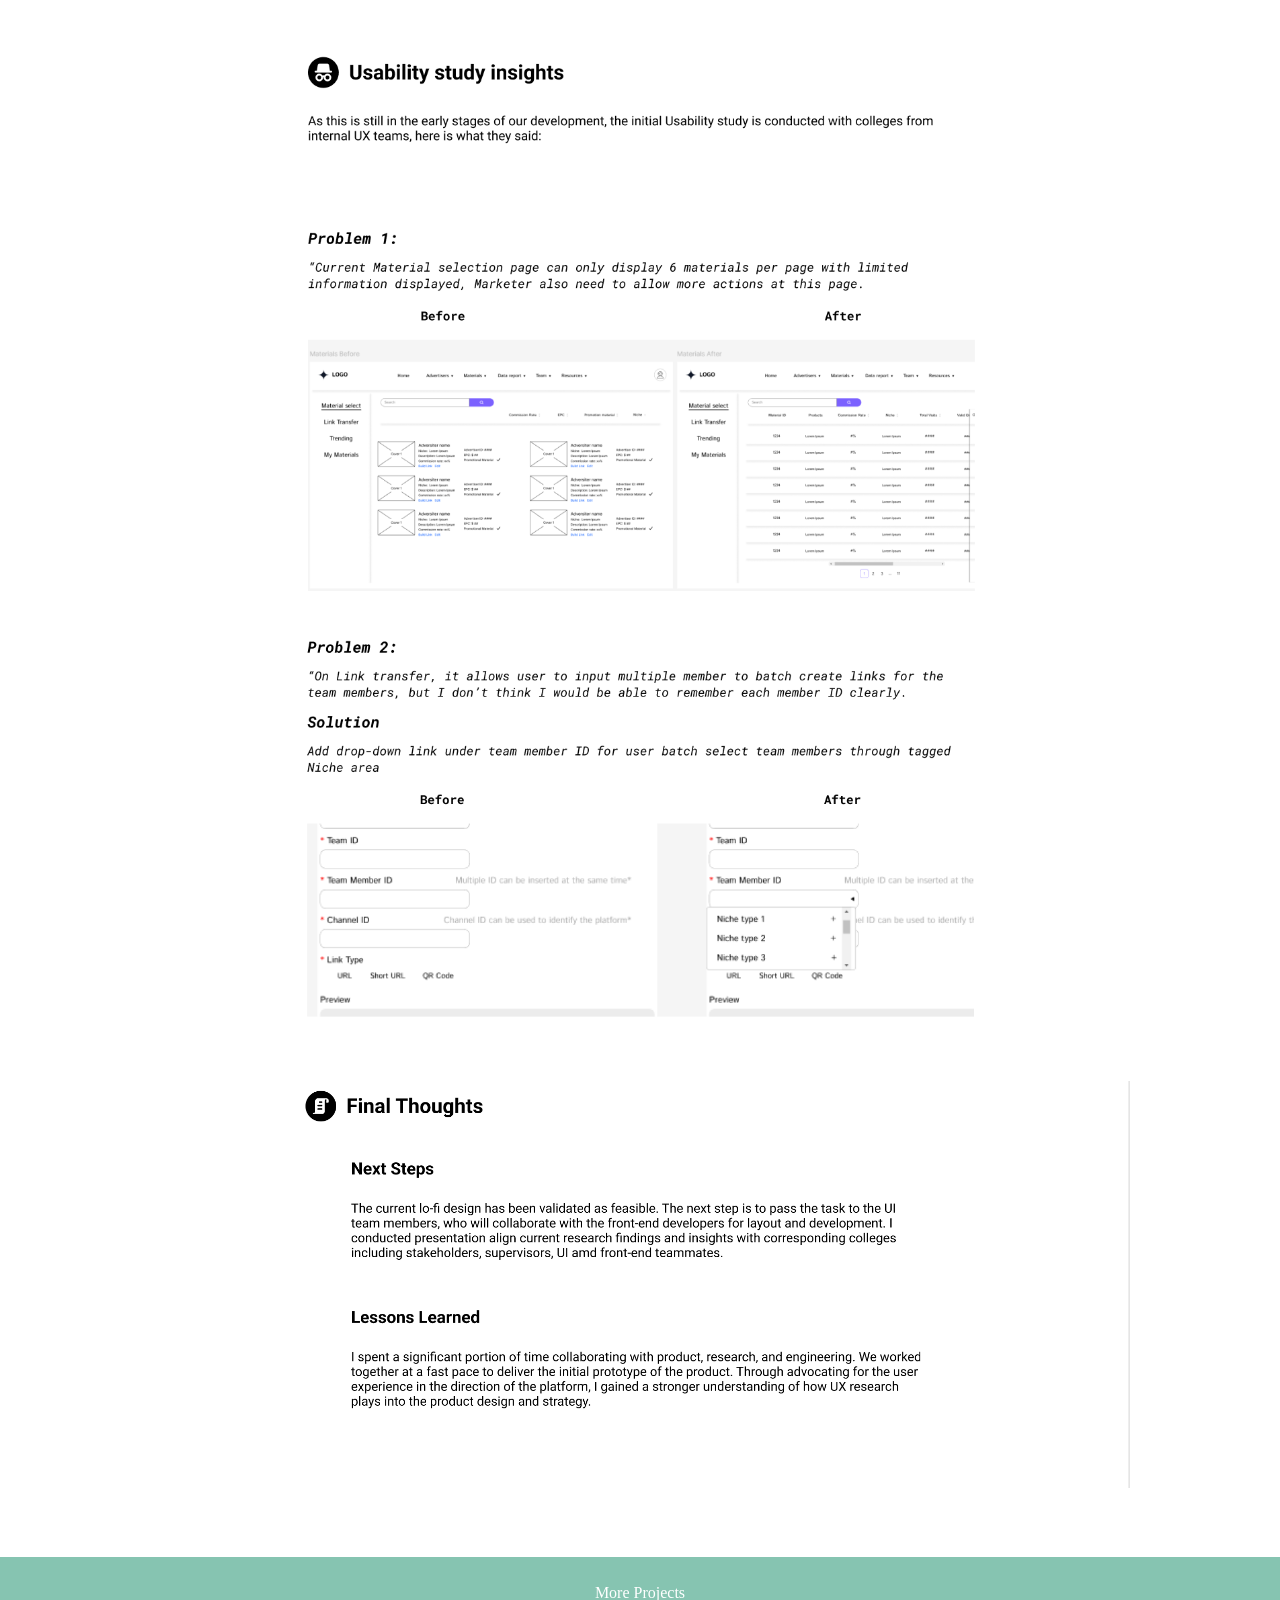
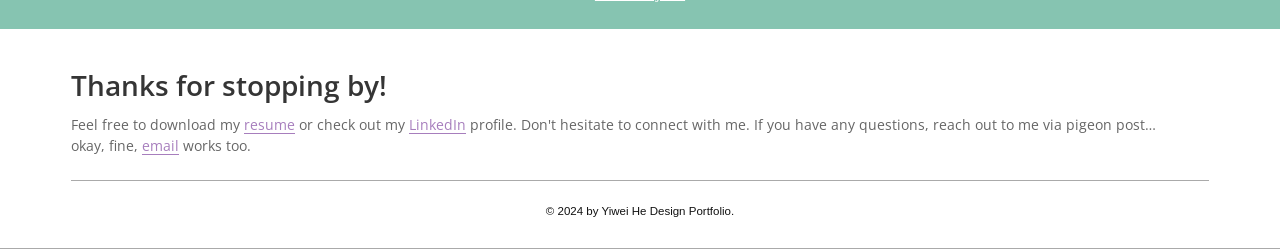
==== commit 7e434735: "Update case study assets and presentation content" ====
--- a/affiliateplatform/index.html
+++ b/affiliateplatform/index.html
@@ -5,19 +5,19 @@
   <meta name="viewport" content="width=device-width, initial-scale=1">
   <meta name="description" content="Affiliate Marketer Collaboration Platform UX research case study by Yiwei He.">
   <title>Affiliate Marketing | Yiwei He</title>
-  <link rel="stylesheet" href="../styles.css">
+  <link rel="stylesheet" href="../styles.css?v=affiliate33">
 </head>
 <body class="case-page" data-root="../" data-page="affiliate">
   <a class="skip-link" href="#main">Skip to main content</a>
   <div data-site-header></div>
   <main class="case-main" id="main">
     <div class="case-shell">
-      <a class="back-link" href="../#projects" aria-label="Back to all projects">← Back</a>
+      <a class="back-link" href="../#projects" aria-label="Back to all projects">&lt; Back</a>
       <div class="affiliate-gallery" data-affiliate-gallery aria-label="Affiliate collaboration platform case study panels"></div>
       <div class="more-projects"><a class="button-link" href="../#projects">More Projects</a></div>
     </div>
   </main>
   <div data-site-footer></div>
-  <script src="../script.js"></script>
+  <script src="../script.js?v=affiliate29"></script>
 </body>
 </html>
--- a/styles.css
+++ b/styles.css
@@ -1,3 +1,10 @@
+@font-face { font-family: "Lobster"; src: url("assets/fonts/lobster-regular.woff2") format("woff2"); font-weight: 400; font-display: swap; }
+@font-face { font-family: "Fraunces"; src: url("assets/fonts/fraunces-regular.woff2") format("woff2"); font-weight: 400; font-display: swap; }
+@font-face { font-family: "Fraunces"; src: url("assets/fonts/fraunces-bold.woff2") format("woff2"); font-weight: 700; font-display: swap; }
+@font-face { font-family: "Open Sans"; src: url("assets/fonts/open-sans-regular.woff2") format("woff2"); font-weight: 400; font-display: swap; }
+@font-face { font-family: "Open Sans"; src: url("assets/fonts/open-sans-semi-bold.woff2") format("woff2"); font-weight: 600; font-display: swap; }
+@font-face { font-family: "Open Sans"; src: url("assets/fonts/open-sans-bold.woff2") format("woff2"); font-weight: 700; font-display: swap; }
+
 :root {
   --mint: #7bc9ae;
   --mint-deep: #2aad7f;
@@ -16,6 +23,7 @@
 .page-width { width: min(var(--page), calc(100% - 48px)); margin-inline: auto; }
 .skip-link { position: fixed; z-index: 100; left: 16px; top: 12px; padding: 10px 14px; background: #fff; transform: translateY(-180%); }
 .skip-link:focus { transform: none; }
+.sr-only { position: absolute; width: 1px; height: 1px; padding: 0; margin: -1px; overflow: hidden; clip: rect(0, 0, 0, 0); white-space: nowrap; border: 0; }
 
 .site-header { position: absolute; z-index: 10; inset: 0 0 auto; display: flex; align-items: center; justify-content: space-between; padding: 34px clamp(28px, 4.2vw, 58px); }
 .brand { color: var(--mint-deep); font: italic 700 clamp(2.15rem, 3.3vw, 3.25rem)/1 Georgia, "Times New Roman", serif; }
@@ -29,6 +37,17 @@
 .hero p { width: min(700px, 100%); margin: 0 auto; color: var(--gray); font: 400 clamp(1.18rem, 2vw, 1.62rem)/1.25 Georgia, "Times New Roman", serif; }
 .scroll-cue { display: inline-grid; place-items: center; width: 66px; height: 66px; margin-top: 24px; }
 .scroll-cue span { width: 29px; height: 29px; border-right: 8px solid #878787; border-bottom: 8px solid #878787; transform: rotate(45deg) translate(-5px, -5px); }
+
+body[data-page="home"] .site-header { left: 50%; right: auto; width: min(1026px, calc(100% - 48px)); min-height: 66px; padding: 0; transform: translateX(-50%); }
+body[data-page="home"] .brand { font: 400 2.34rem/1 "Lobster", cursive; }
+body[data-page="home"] .site-nav { gap: 42px; font: 700 .96rem/1 "Open Sans", Arial, sans-serif; letter-spacing: .025em; }
+body[data-page="home"] .site-nav a { padding-block: 18px; }
+body[data-page="home"] .hero { min-height: 621px; padding: 99px 24px 43px; }
+body[data-page="home"] .hero__content { width: min(860px, 100%); }
+body[data-page="home"] .hero h1 { width: min(807px, 100%); margin-bottom: 20px; font: 700 clamp(2.1rem, 2.34vw, 2.64rem)/1.18 "Fraunces", Georgia, serif; }
+body[data-page="home"] .hero p { width: min(662px, 100%); font: 400 clamp(1.17rem, 1.35vw, 1.38rem)/1.22 "Fraunces", Georgia, serif; }
+body[data-page="home"] .scroll-cue { width: 56px; height: 56px; margin-top: 23px; }
+body[data-page="home"] .scroll-cue span { width: 23px; height: 23px; border-width: 7px; }
 
 .projects { padding: 112px 0 126px; }
 .project-card { display: grid; grid-template-columns: 1.08fr .92fr; gap: clamp(44px, 7vw, 86px); align-items: center; }
@@ -43,6 +62,15 @@
 .asset-slot img { width: 100%; height: 100%; object-fit: cover; }
 .asset-slot--card { aspect-ratio: 956 / 622; }
 .project-card__copy h2 { margin: 0 0 22px; font: 700 clamp(2.1rem, 3.8vw, 3.55rem)/1.05 Georgia, "Times New Roman", serif; }
+body[data-page="home"] .projects { padding: 90px 0 100px; }
+body[data-page="home"] .projects .page-width { width: min(880px, calc(100% - 48px)); }
+body[data-page="home"] .project-card { grid-template-columns: 1.05fr .95fr; gap: clamp(22px, 3.2vw, 40px); }
+body[data-page="home"] .project-card + .project-card { margin-top: 94px; }
+body[data-page="home"] .project-card--reverse + .project-card { margin-top: 64px; }
+body[data-page="home"] .project-card__copy h2 { margin-bottom: 13px; font-size: clamp(1.3rem, 2vw, 1.85rem); }
+body[data-page="home"] .project-card__copy p { margin: 5px 0; font-size: .9rem; }
+body[data-page="home"] .project-card__tags { margin-top: 17px !important; }
+body[data-page="home"] .project-card--reverse { width: 82%; margin-left: auto; margin-right: auto; grid-template-columns: .85fr 1.15fr; gap: 12px; }
 .project-card__copy p { margin: 7px 0; color: #646464; line-height: 1.5; }
 .eyebrow { color: var(--mint-deep) !important; font-weight: 700; }
 .project-card__tags { margin-top: 23px !important; }
@@ -60,14 +88,223 @@
 .case-shell { width: min(980px, calc(100% - 48px)); margin-inline: auto; }
 .back-link { display: inline-flex; align-items: center; gap: 7px; margin: 24px 0 42px; color: #515151; font-weight: 700; }
 .back-link:hover, .back-link:focus-visible { color: var(--mint-deep); }
-.case-hero { margin-bottom: 78px; }
+.case-hero { position: relative; margin-bottom: 78px; }
 .case-hero .asset-slot { width: 100%; }
 .case-hero__title { padding: 54px 24px 0; text-align: center; }
 .case-hero__title h1 { margin: 0 0 16px; font: 700 clamp(2.7rem, 5vw, 4.8rem)/1 Georgia, "Times New Roman", serif; }
 .case-hero__title p { margin: 0 auto; max-width: 760px; color: var(--gray); font: clamp(1.15rem, 2vw, 1.45rem)/1.5 Georgia, "Times New Roman", serif; }
+
+/* Let’s Raise Cats — the imported artwork is a complete project banner. */
+[data-page="cats"] .cats-hero {
+  width: min(100%, 1120px);
+  margin: 8px auto 56px;
+  padding-bottom: 20px;
+}
+[data-page="cats"] .cats-hero::after {
+  content: "";
+  position: absolute;
+  bottom: 0;
+  left: 50%;
+  width: 100vw;
+  border-bottom: 1px solid #b8b8b8;
+  transform: translateX(-50%);
+}
+[data-page="cats"] .cats-hero__banner,
+[data-page="cats"] .cats-hero__banner img {
+  display: block;
+  width: 100%;
+}
+[data-page="cats"] .cats-hero__banner {
+  aspect-ratio: auto !important;
+  overflow: visible;
+}
+[data-page="cats"] .cats-hero__banner img {
+  height: auto;
+  object-fit: contain;
+}
+[data-page="cats"] .cats-overview { padding-top: 4px; }
+[data-page="cats"] .cats-contributions { margin-bottom: 62px; }
+[data-page="cats"] .cats-contributions h2 {
+  margin: 0 0 26px;
+  color: #111;
+  text-align: center;
+  font: 700 1rem/1.2 Arial, Helvetica, sans-serif;
+}
+[data-page="cats"] .cats-contributions__list {
+  display: grid;
+  grid-template-columns: repeat(6, 1fr);
+  gap: clamp(14px, 3.5vw, 58px);
+}
+[data-page="cats"] .cats-contributions__list span {
+  display: grid;
+  min-height: 55px;
+  padding: 8px;
+  place-items: center;
+  background: #74b893;
+  color: #fff;
+  text-align: center;
+  white-space: nowrap;
+  font: 700 .86rem/1.2 Arial, Helvetica, sans-serif;
+}
+[data-page="cats"] .cats-contributions__list span:nth-child(2) { background: #a38abd; }
+[data-page="cats"] .cats-contributions__list span:nth-child(3) { background: #626b8b; }
+[data-page="cats"] .cats-contributions__list span:nth-child(4) { background: #98bc8e; }
+[data-page="cats"] .cats-contributions__list span:nth-child(5) { background: #8e8e8d; }
+[data-page="cats"] .cats-contributions__list span:nth-child(6) { background: #128b94; }
+[data-page="cats"] .cats-overview > h2 {
+  margin: 0 0 14px;
+  padding-bottom: 3px;
+  border-bottom: 1px solid #222;
+  color: #7cbda5;
+  font: italic 700 2rem/1.15 Arial, Helvetica, sans-serif;
+}
+[data-page="cats"] .cats-overview > p { color: #111; font: .9rem/1.55 Arial, Helvetica, sans-serif; }
+[data-page="cats"] .cats-overview > p + p { margin-top: 24px; }
+[data-page="cats"] .cats-overview > h3 { margin: 62px 0 34px; font: 700 1.9rem/1.2 Arial, Helvetica, sans-serif; }
+[data-page="cats"] .cats-process { display: grid; grid-template-columns: repeat(5, 1fr); gap: 34px; text-align: center; }
+[data-page="cats"] .cats-process > div { display: flex; flex-direction: column; align-items: center; }
+[data-page="cats"] .cats-process__icon { height: 55px; color: #2fb084; font: 400 3.3rem/1 Arial, Helvetica, sans-serif; }
+[data-page="cats"] .cats-process__icon svg {
+  width: 52px;
+  height: 52px;
+  fill: none;
+  stroke: currentColor;
+  stroke-width: 1.8;
+  stroke-linecap: round;
+  stroke-linejoin: round;
+}
+[data-page="cats"] .cats-process strong { margin-top: 4px; color: #2fb084; font: 700 1.05rem/1.2 Arial, Helvetica, sans-serif; }
+[data-page="cats"] .cats-process p { margin: 7px 0 0; color: #111; font: .82rem/1.45 Arial, Helvetica, sans-serif; }
+[data-page="cats"] .cats-data-section > h2 {
+  margin-bottom: 12px;
+  padding-bottom: 3px;
+  border-bottom: 1px solid #222;
+  color: #7cbda5;
+  font: italic 700 2rem/1.15 Arial, Helvetica, sans-serif;
+}
+[data-page="cats"] .cats-data-section > h2 + p {
+  margin: 0;
+  color: #111;
+  font: .88rem/1.55 Arial, Helvetica, sans-serif;
+}
+[data-page="cats"] .cats-data-section > h3 {
+  margin: 36px 0 24px;
+  font: 700 1.9rem/1.2 Arial, Helvetica, sans-serif;
+}
+[data-page="cats"] .cats-persona {
+  display: grid;
+  grid-template-columns: 222px 1fr;
+  gap: 6px;
+  align-items: start;
+  margin: 0 0 56px;
+  padding: 0;
+  background: transparent;
+}
+[data-page="cats"] .cats-persona > .case-asset { width: 100%; margin: 0; }
+[data-page="cats"] .cats-persona__content {
+  display: grid;
+  grid-template-columns: 1fr 1fr;
+  gap: 24px 54px;
+  padding: 0 0 0 2px;
+}
+[data-page="cats"] .cats-persona__summary,
+[data-page="cats"] .cats-persona .quote { grid-column: 1 / -1; }
+[data-page="cats"] .cats-persona h4 {
+  margin: 1px 0 5px;
+  color: #080808;
+  font: 700 .88rem/1.2 Arial, Helvetica, sans-serif;
+  letter-spacing: .2em;
+  text-transform: uppercase;
+}
+[data-page="cats"] .cats-persona p,
+[data-page="cats"] .cats-persona li { color: #111; font: .78rem/1.42 Arial, Helvetica, sans-serif; }
+[data-page="cats"] .cats-persona p { margin: 0; }
+[data-page="cats"] .cats-persona ul { margin: 0; padding-left: 20px; }
+[data-page="cats"] .cats-persona .quote {
+  margin: 0;
+  padding: 0;
+  border: 0;
+  background: transparent;
+  color: #111;
+  font: italic 700 .7rem/1.45 Georgia, "Times New Roman", serif;
+}
+[data-page="cats"] .cats-sme-section > h2 { margin-bottom: 10px; font: 700 1.9rem/1.2 Arial, Helvetica, sans-serif; }
+[data-page="cats"] .cats-sme-section > h2 + p { max-width: 850px; margin: 0; color: #111; font: .88rem/1.5 Arial, Helvetica, sans-serif; }
+[data-page="cats"] .cats-sme-list { display: grid; gap: 54px; margin-top: 50px; }
+[data-page="cats"] .cats-sme { display: grid; grid-template-columns: 290px 1fr; gap: 30px; align-items: center; }
+[data-page="cats"] .cats-sme .case-asset { width: 100%; margin: 0; }
+[data-page="cats"] .cats-sme dl { display: grid; gap: 22px; margin: 0; }
+[data-page="cats"] .cats-sme dl > div { display: grid; grid-template-columns: max-content 1fr; gap: 14px; align-items: baseline; }
+[data-page="cats"] .cats-sme dt {
+  color: #080808;
+  font: 700 1.04rem/1.2 Arial, Helvetica, sans-serif;
+  letter-spacing: .22em;
+}
+[data-page="cats"] .cats-sme dd { margin: 0; color: #111; font: 600 .78rem/1.4 Arial, Helvetica, sans-serif; }
+[data-page="cats"] .cats-competitor-section > h2 { margin-bottom: 46px; font: 700 1.9rem/1.2 Arial, Helvetica, sans-serif; }
+[data-page="cats"] .cats-competitor-list { display: grid; gap: 72px; }
+[data-page="cats"] .cats-competitor {
+  display: grid;
+  grid-template-columns: 1.3fr .9fr;
+  gap: 56px;
+  align-items: center;
+}
+[data-page="cats"] .cats-competitor .case-asset { width: 100%; margin: 0; }
+[data-page="cats"] .cats-competitor__copy h3 {
+  margin: 0 0 10px;
+  color: #45ad82;
+  font: italic 700 1.25rem/1.2 Georgia, "Times New Roman", serif;
+  letter-spacing: .12em;
+}
+[data-page="cats"] .cats-competitor__copy h4 {
+  margin: 10px 0 4px;
+  color: #090909;
+  font: 700 .84rem/1.2 Arial, Helvetica, sans-serif;
+  letter-spacing: .22em;
+}
+[data-page="cats"] .cats-competitor__copy ul { margin: 0; padding: 0; list-style: none; }
+[data-page="cats"] .cats-competitor__copy li {
+  position: relative;
+  margin: 0 0 5px;
+  padding-left: 20px;
+  color: #111;
+  font: .75rem/1.35 Arial, Helvetica, sans-serif;
+}
+[data-page="cats"] .cats-competitor__copy li::before {
+  content: "➤";
+  position: absolute;
+  left: 0;
+  top: -.05em;
+  font-size: .85rem;
+}
+
+@media (max-width: 720px) {
+  [data-page="cats"] .cats-contributions__list { grid-template-columns: repeat(2, 1fr); gap: 12px; }
+  [data-page="cats"] .cats-contributions__list span { white-space: normal; }
+  [data-page="cats"] .cats-process { grid-template-columns: repeat(2, 1fr); row-gap: 38px; }
+  [data-page="cats"] .cats-persona { grid-template-columns: 180px 1fr; }
+  [data-page="cats"] .cats-persona__content { grid-template-columns: 1fr; gap: 18px; }
+  [data-page="cats"] .cats-persona__summary,
+  [data-page="cats"] .cats-persona .quote { grid-column: auto; }
+  [data-page="cats"] .cats-sme { grid-template-columns: 230px 1fr; gap: 24px; }
+  [data-page="cats"] .cats-sme dl { gap: 15px; }
+  [data-page="cats"] .cats-sme dl > div { grid-template-columns: 1fr; gap: 3px; }
+  [data-page="cats"] .cats-competitor { grid-template-columns: 1.15fr .85fr; gap: 30px; }
+}
+
+@media (max-width: 480px) {
+  [data-page="cats"] .cats-process { grid-template-columns: 1fr; }
+  [data-page="cats"] .cats-persona { grid-template-columns: 1fr; gap: 18px; }
+  [data-page="cats"] .cats-persona > .case-asset { width: min(240px, 100%); }
+  [data-page="cats"] .cats-sme { grid-template-columns: 1fr; }
+  [data-page="cats"] .cats-sme .case-asset { width: min(300px, 100%); }
+  [data-page="cats"] .cats-competitor { grid-template-columns: 1fr; }
+  [data-page="cats"] .cats-competitor .case-asset { grid-row: 1; }
+}
+.vr-hero__tagline { position: absolute; z-index: 2; left: 3%; top: 50.5%; margin: 0; color: #fff; font: 700 clamp(.9rem, 1.8vw, 1.35rem)/1.2 Arial, Helvetica, sans-serif; }
 .case-section { padding: 78px 0; }
 .case-section + .case-section { border-top: 1px solid #eceeed; }
-.case-section h2 { margin: 0 0 26px; font: 700 clamp(2.25rem, 4vw, 3.65rem)/1.05 Georgia, "Times New Roman", serif; }
+.case-section h2 { margin: 0 0 26px; font: 700 clamp(1.8rem, 3vw, 2.15rem)/1.1 Arial, Helvetica, sans-serif; }
 .case-section h3 { margin: 38px 0 15px; color: var(--mint-deep); font: 700 clamp(1.45rem, 2.4vw, 2.1rem)/1.15 Georgia, "Times New Roman", serif; }
 .case-section h4 { margin: 28px 0 10px; font-size: 1.05rem; }
 .case-section p, .case-section li { color: #4c4c4c; font-size: 1.05rem; line-height: 1.72; }
@@ -75,9 +312,37 @@
 .case-section ul { margin: 10px 0 25px; padding-left: 22px; }
 .case-section li + li { margin-top: 9px; }
 .section-intro { max-width: 790px; font: clamp(1.18rem, 2vw, 1.4rem)/1.55 Georgia, "Times New Roman", serif !important; }
+.interview-intro { max-width: 100%; font: 1.05rem/1.72 Arial, Helvetica, sans-serif !important; }
+.interview-section h2 { margin-bottom: 36px; }
+.interview-section .interview-intro { margin-bottom: 10px; letter-spacing: .045em; }
+.asset-row.interview-gallery { grid-template-columns: 260fr 384fr 258fr; gap: 56px; margin: 14px 0 0; align-items: center; }
+.data-elicitation-section h2 { margin-bottom: 14px; }
+.data-elicitation-intro { max-width: 900px; margin-bottom: 14px !important; letter-spacing: .035em; }
+.asset-row.data-diagrams { grid-template-columns: 513fr 450fr; gap: 110px; margin: 10px 0 42px; align-items: start; }
+.data-diagrams .case-asset { margin: 0; }
+.data-diagrams .figure-caption { margin: 7px 0 6px !important; color: #222 !important; font: .88rem/1.35 Georgia, "Times New Roman", serif !important; }
+.data-diagrams .diagram-note { margin: 0 !important; color: #222; text-align: center; font: .88rem/1.35 Georgia, "Times New Roman", serif; }
+.data-elicitation-section > h3 { margin: 58px 0 18px; color: #080808; font: italic 400 clamp(1.55rem, 2.6vw, 1.9rem)/1.2 Arial, Helvetica, sans-serif; }
+.data-elicitation-section > ul { margin: 0; padding-left: 30px; }
+.data-elicitation-section > ul li { color: #111; font: 1.02rem/1.65 Arial, Helvetica, sans-serif; letter-spacing: .045em; }
+.data-elicitation-section > ul li + li { margin-top: 14px; }
+.data-elicitation-section > h3 + p { max-width: 100%; margin: 0; color: #111; font: 1.02rem/2.65 Arial, Helvetica, sans-serif; letter-spacing: .045em; }
+body[data-page="vr"] .case-section h2,
+body[data-page="vr"] .case-section h3 { font-weight: 600; }
 .case-facts { display: grid; grid-template-columns: repeat(4, 1fr); gap: 28px; padding: 38px 0; border-block: 1px solid #e4e7e5; }
 .case-facts dt { margin-bottom: 9px; color: var(--mint-deep); font-weight: 700; }
 .case-facts dd { margin: 0; color: #515151; line-height: 1.55; }
+.vr-overview { padding: 5px 0 72px; }
+.vr-facts { grid-template-columns: 1.7fr 1.15fr 1.15fr .95fr; gap: 42px; align-items: start; padding: 0; border: 0; }
+.vr-facts dt { margin-bottom: 32px; color: #050505; text-align: center; font: 700 1.25rem/1.2 Arial, Helvetica, sans-serif; }
+.vr-facts dd { color: #65536f; font-size: .98rem; line-height: 2.7; letter-spacing: .055em; }
+.vr-facts > div:nth-child(3) dd { text-align: center; }
+.role-list { display: grid; gap: 8px; }
+.role-list > span { display: grid; grid-template-columns: 38px 1fr; gap: 15px; align-items: center; white-space: nowrap; }
+.role-list svg { width: 34px; height: 34px; fill: none; stroke: #4169e1; stroke-width: 2; stroke-linecap: round; stroke-linejoin: round; }
+.vr-tools-list { display: flex; justify-content: center; gap: 25px; }
+.vr-tools-list > span { flex-direction: column; gap: 5px; line-height: 1.4; text-align: center; }
+.vr-tools-list .tool-icon { width: 41px; }
 .tools-list { display: grid; gap: 10px; }
 .tools-list > span { display: flex; align-items: center; gap: 9px; }
 .tool-icon { flex: 0 0 41px; width: 41px; height: 41px; min-height: 0; border-style: solid; border-radius: 9px; }
@@ -107,8 +372,194 @@
 .persona { display: grid; grid-template-columns: 260px 1fr; gap: 44px; margin-top: 35px; padding: 38px; background: #faf7f5; }
 .persona .case-asset { margin: 0; }
 .persona h3 { margin-top: 0; }
+.persona-top { display: grid; grid-template-columns: 235px 1fr; gap: 38px; align-items: center; margin-top: 32px; }
+.persona-top .case-asset { margin: 0; border: 0; background: transparent; }
+.persona-card { padding: 15px 12px 18px; border: 4px solid #79b99c; border-radius: 10px; background: linear-gradient(145deg, #fff, #f2f2f2); box-shadow: 0 2px 5px rgba(0, 0, 0, .24); color: #65536f; }
+.persona-card h3 { margin: 0 0 10px; color: #65536f; font: italic 600 1.25rem/1.2 Arial, Helvetica, sans-serif; }
+.persona-card p, .persona-card li { margin: 0; color: #65536f; font: .92rem/1.45 Arial, Helvetica, sans-serif; letter-spacing: .045em; }
+.persona-background { padding: 15px 12px 18px; }
+.persona-cards { display: grid; grid-template-columns: .9fr 1fr 1fr 1fr; gap: 40px; margin-top: 68px; }
+.persona-cards .persona-card { min-height: 205px; }
+.persona-cards ul { margin: 14px 0 0; padding-left: 22px; }
+.persona-cards li + li { margin-top: 4px; }
+.persona-details { text-align: left; }
+.persona-details h3 { text-align: center; }
+.persona-details p + p { margin-top: 20px; }
+.notification-composition { margin: 48px 0 0; }
+.notification-canvas { position: relative; min-height: 500px; }
+.notification-canvas > .case-asset { width: 60%; margin: 0 auto; }
+.notification-note { position: absolute; z-index: 2; color: #9581c4; font-family: Arial, Helvetica, sans-serif; }
+.notification-note h3 { margin: 0 0 18px; color: #9581c4; font: 700 1.5rem/1.15 "Comic Sans MS", "Comic Sans", cursive; }
+.notification-note ul { margin: 0; padding-left: 43px; }
+.notification-note li { color: #8a83e8; font: .96rem/1.55 Arial, Helvetica, sans-serif; }
+.notification-note li + li { margin-top: 7px; }
+.notification-note--headsup { left: 0; top: 10%; width: 34%; }
+.notification-note--headsup::after { content: ""; position: absolute; left: 185px; top: 48px; width: 145px; border-top: 3px solid #9581c4; transform: rotate(22deg); transform-origin: left center; }
+.notification-note--wrist { right: 0; top: 57%; width: 31%; }
+.notification-note--wrist h3 { margin: 14px 0 0 82px; }
+.notification-note--wrist::after { content: ""; position: absolute; left: -65px; bottom: 19px; width: 145px; border-top: 3px solid #9581c4; transform: rotate(-7deg); transform-origin: right center; }
+.notification-composition figcaption { margin-top: 8px; color: #222; text-align: center; font: .88rem/1.35 Georgia, "Times New Roman", serif; }
+.storyboard-section > h2 { margin-bottom: 48px; text-align: center; font-size: clamp(1.55rem, 2.5vw, 1.9rem); font-style: italic; font-weight: 500 !important; }
+.storyboard-section > h2,
+.storyboard-section > .asset-row,
+.storyboard-section > .storyboard-copy { width: 90%; margin-left: auto !important; margin-right: auto !important; }
+.asset-row.headsup-storyboard { grid-template-columns: 242fr 221fr 242fr 184fr; gap: 10px; margin: 0 0 30px; align-items: end; }
+.headsup-storyboard .case-asset { margin: 0; }
+.storyboard-copy { max-width: 100%; margin: 0 auto !important; color: #111 !important; text-align: center; font: 400 1rem/2.65 Arial, Helvetica, sans-serif !important; letter-spacing: .045em; }
+.storyboard-section > h2:nth-of-type(2) { margin-top: 92px; transform: translateY(-32px); }
+.asset-row.wrist-storyboard { grid-template-columns: 1.15fr 1.15fr .3fr .9fr; gap: 24px; margin: 0 0 28px; align-items: start; }
+.storyboard-section > .wrist-storyboard { width: 84% !important; }
+.wrist-storyboard > .case-asset, .wrist-storyboard__choice .case-asset { margin: 0; }
+.wrist-storyboard__arrows { width: 100%; align-self: center; fill: none; stroke: #4650db; stroke-width: 3.5; stroke-linecap: round; stroke-linejoin: round; }
+.wrist-storyboard__choice { display: grid; gap: 45px; justify-items: center; transform: translateY(-60px); }
+.wrist-storyboard__choice p { width: 230px; margin: 0 !important; padding: 34px 8px; border: 4px solid #79b99c; border-radius: 10px; background: linear-gradient(145deg, #fff, #f2f2f2); box-shadow: 0 2px 5px rgba(0, 0, 0, .24); color: #111 !important; text-align: center; white-space: nowrap; font: .9rem/1.45 Arial, Helvetica, sans-serif !important; }
+.wrist-storyboard + .storyboard-copy { transform: translateY(-40px); }
+.prototype-section > h2 { margin-bottom: 50px; text-align: center; font-size: clamp(1.7rem, 2.7vw, 2rem); font-style: italic; font-weight: 500 !important; }
+.prototype-grid { display: grid; grid-template-columns: 1.2fr .88fr; gap: 72px 54px; align-items: center; }
+.prototype-grid .case-asset { width: 100%; margin: 0; }
+.prototype-landing { border: 2px solid #111 !important; border-radius: 13px; }
+.prototype-card { margin: 0 !important; padding: 23px 16px; border: 1px solid #ad83cf; border-radius: 5px; background: #fff; box-shadow: 0 2px 6px rgba(0, 0, 0, .18); color: #111 !important; font: 1rem/2.65 Arial, Helvetica, sans-serif !important; letter-spacing: .045em; }
+.prototype-camera-row { display: grid; grid-template-columns: 1.08fr .92fr; gap: 40px; align-items: center; margin-top: 72px; }
+.prototype-camera-row .case-asset { width: 100%; margin: 0; }
+.rapid-study-section > h2 { margin-bottom: 18px; font-size: clamp(1.45rem, 2.4vw, 1.8rem); }
+.rapid-study-section > p { color: #111; font-size: .92rem; letter-spacing: .025em; }
+.study-procedure { margin: 28px 0 24px !important; padding-left: 22px !important; }
+.study-procedure li { color: #111; font-size: .9rem; line-height: 1.6; letter-spacing: .025em; }
+.study-procedure > li + li { margin-top: 20px; }
+.study-procedure ul { margin: 9px 0 0; padding-left: 26px; list-style-type: circle; }
+.study-procedure ul ul { list-style-type: square; }
+.study-procedure li + li { margin-top: 7px; }
+.background-task-figure { display: flex; align-items: flex-end; gap: 12px; margin: 24px 0 0; }
+.background-task-figure .case-asset { width: 45%; margin: 0; }
+.background-task-figure figcaption { margin-bottom: 2px; color: #222; font: .72rem/1.3 Georgia, "Times New Roman", serif; }
+.findings-section { padding-top: 48px; }
+.finding-block { padding: 0; background: transparent; }
+.finding-block + .finding-block { margin-top: 88px; padding-top: 58px; border-top: 1px solid #eceeed; }
+.finding-block h3, .finding-block h4 { margin: 0 0 22px; color: #080808; font: italic 500 1.45rem/1.2 Arial, Helvetica, sans-serif; }
+.finding-block h4 { margin-top: 68px; }
+.finding-block p { color: #111; font: .9rem/2.2 Arial, Helvetica, sans-serif; letter-spacing: .03em; }
+.finding-figure { margin: 0; }
+.finding-figure .case-asset { width: 100%; margin: 0; }
+.finding-figure figcaption { margin-top: 7px; color: #222; font: .72rem/1.3 Georgia, "Times New Roman", serif; }
+.finding-figure--settings { width: 42%; margin-top: 4px; }
+.finding-row { display: grid; align-items: start; }
+.finding-row--issue { grid-template-columns: .82fr 1.18fr; gap: 42px; }
+.finding-row--solution { grid-template-columns: 1.05fr .95fr; gap: 55px; }
+.finding-row > p { margin: 0 !important; }
+.reflection-section { padding-bottom: 0; }
+body[data-page="vr"] .case-main { padding-bottom: 0; }
+.reflection-section > h2 { margin-bottom: 20px; font-size: clamp(1.45rem, 2.4vw, 1.8rem); }
+.reflection-list { margin: 0 0 70px; padding-left: 24px; }
+.reflection-list li { color: #111; font: .9rem/2.15 Arial, Helvetica, sans-serif; letter-spacing: .025em; }
+.reflection-list li + li { margin-top: 5px; }
+.reflection-section .more-projects { width: 100vw; margin-left: calc(50% - 50vw); padding: 0; background: #86c4b1; }
+.reflection-section .button-link { display: block; padding: 25px 20px; border: 0; color: #fff; text-align: center; text-decoration: underline; text-underline-offset: 2px; font-weight: 400; }
+.reflection-section .button-link:hover, .reflection-section .button-link:focus-visible { color: #fff; background: #72b49f; }
+body[data-page="vr"] .site-footer { padding: 34px max(24px, calc((100vw - 876px) / 2)) 28px; background: #fff; text-align: left; border-bottom: 1px solid #aaa; }
+body[data-page="vr"] .site-footer h2 { margin-bottom: 14px; font: 500 1.55rem/1.2 Arial, Helvetica, sans-serif; }
+body[data-page="vr"] .site-footer p { width: min(820px, 100%); margin: 0; color: #666; font: .9rem/1.55 Arial, Helvetica, sans-serif; }
+body[data-page="vr"] .site-footer a { color: #a77ebd; }
+body[data-page="vr"] .site-footer .copyright { margin-top: 24px !important; }
+body[data-page="home"] .site-footer { padding: 34px 0 0; background: #fff; text-align: left; }
+body[data-page="home"] .site-footer h2,
+body[data-page="home"] .site-footer > p:not(.copyright) { width: min(890px, calc(100% - 48px)); margin-left: auto; margin-right: auto; }
+body[data-page="home"] .site-footer h2 { margin-bottom: 10px; font: 600 1.55rem/1.2 "Open Sans", Arial, sans-serif; }
+body[data-page="home"] .site-footer > p:not(.copyright) { color: #666; font: .86rem/1.55 "Open Sans", Arial, sans-serif; }
+body[data-page="home"] .site-footer a { color: #a77ebd; }
+body[data-page="home"] .site-footer .copyright { width: 100%; margin-top: 24px !important; padding: 26px 24px 45px; border-top: 1px solid #aaa; color: #111; text-align: center; font: .72rem/1.4 Arial, sans-serif !important; }
 .quote { padding: 24px 28px; border-left: 5px solid var(--mint); background: #f6faf8; color: #4c4c4c; font: italic 1.15rem/1.55 Georgia, serif; }
 .knowledge-card { padding: 30px; background: #f7f8f7; }
+
+/* Let’s Raise Cats — Design / knowledge transfer composition */
+[data-page="cats"] .cats-design-section { padding-top: 34px; }
+[data-page="cats"] .cats-design-title {
+  display: flex;
+  align-items: center;
+  gap: 12px;
+  margin: 0 0 14px;
+  color: #75b7a0;
+  font: italic 700 clamp(1.75rem, 3vw, 2.1rem)/1 "Open Sans", Arial, sans-serif;
+}
+[data-page="cats"] .cats-design-title::after { content: ""; flex: 1; border-top: 1px solid #171717; }
+[data-page="cats"] .cats-design-intro,
+[data-page="cats"] .cats-solution-copy p,
+[data-page="cats"] .cats-knowledge-summary { color: #090909; font: .92rem/1.48 Arial, Helvetica, sans-serif; }
+[data-page="cats"] .cats-design-intro { margin: 0; }
+[data-page="cats"] .cats-solution-copy { margin-top: 64px; }
+[data-page="cats"] .cats-solution-copy h3 { margin: 0 0 2px; color: #050505; font: 700 clamp(1.55rem, 2.8vw, 1.9rem)/1.15 Arial, Helvetica, sans-serif; }
+[data-page="cats"] .cats-solution-copy p { margin: 0; }
+[data-page="cats"] .cats-knowledge-grid { display: grid; grid-template-columns: repeat(2, minmax(0, 1fr)); gap: 42px; align-items: start; margin: 34px 4px 58px; }
+[data-page="cats"] .cats-knowledge-card-image { width: 100%; min-height: 0; margin: 0; border: 0; background: transparent; overflow: hidden; }
+[data-page="cats"] .cats-knowledge-card-image img { width: 100%; height: 100%; object-fit: cover; }
+[data-page="cats"] .cats-knowledge-card-image--procedural img { object-position: left center; transform: translateY(2px); }
+[data-page="cats"] .cats-knowledge-summary { margin: 0; }
+
+/* Let’s Raise Cats — wireframes, testing iterations, and takeaways */
+[data-page="cats"] .cats-wireframe-section,
+[data-page="cats"] .cats-usability-section,
+[data-page="cats"] .cats-future-section { padding: 38px 0; border-top: 0; }
+[data-page="cats"] .cats-reference-title,
+[data-page="cats"] .cats-future-title {
+  display: flex;
+  align-items: center;
+  gap: 12px;
+  margin: 0 0 14px;
+  color: #75b7a0;
+  font: italic 700 clamp(1.75rem, 3vw, 2.05rem)/1 "Open Sans", Arial, sans-serif;
+}
+[data-page="cats"] .cats-reference-title::after,
+[data-page="cats"] .cats-future-title::after { content: ""; flex: 1; border-top: 1px solid #171717; }
+[data-page="cats"] .cats-future-title { color: #050505; }
+[data-page="cats"] .cats-reference-copy,
+[data-page="cats"] .cats-iteration > p,
+[data-page="cats"] .cats-takeaways-intro,
+[data-page="cats"] .cats-takeaways li { margin: 0 0 16px; color: #090909; font: .86rem/1.43 Arial, Helvetica, sans-serif; }
+[data-page="cats"] .cats-task-model { display: grid; grid-template-columns: 1.05fr .95fr; gap: 16px; align-items: end; margin: 18px 0 28px; }
+[data-page="cats"] .cats-task-model .case-asset { width: 100%; margin: 0; box-shadow: 0 2px 3px rgba(0, 0, 0, .28); }
+[data-page="cats"] .cats-task-model figcaption { padding-bottom: 2px; color: #080808; font: italic 700 1rem/1.3 Georgia, "Times New Roman", serif; }
+[data-page="cats"] .cats-preview-label { margin: 0 0 5px; color: #080808; font: italic 700 1.08rem/1.2 Georgia, "Times New Roman", serif; }
+[data-page="cats"] .cats-prototype-grid { display: grid; grid-template-columns: repeat(6, minmax(0, 1fr)); gap: 18px; align-items: start; }
+[data-page="cats"] .cats-prototype-grid .case-asset { width: 100%; min-height: 0; margin: 0; border: 0; background: transparent; overflow: hidden; }
+[data-page="cats"] .cats-prototype-grid .case-asset img { width: 100%; height: 100%; object-fit: cover; }
+[data-page="cats"] .cats-usability-section { padding-top: 48px; }
+[data-page="cats"] .cats-test-tasks { width: min(430px, 100%); margin: 78px auto 68px; }
+[data-page="cats"] .cats-test-tasks h3 { margin: 0 0 10px; color: #050505; text-align: center; font: 700 clamp(1.6rem, 2.8vw, 1.9rem)/1.2 Georgia, "Times New Roman", serif; }
+[data-page="cats"] .cats-test-tasks ol { margin: 0; padding: 0; list-style: none; counter-reset: cats-task; }
+[data-page="cats"] .cats-test-tasks li { margin: 0; color: #111; font: 1rem/1.35 Georgia, "Times New Roman", serif; letter-spacing: .045em; counter-increment: cats-task; }
+[data-page="cats"] .cats-test-tasks li::before { content: "Task " counter(cats-task) ": "; }
+[data-page="cats"] .cats-iteration { margin: 0; padding: 0; background: transparent; }
+[data-page="cats"] .cats-iteration + .cats-iteration { margin-top: 78px; }
+[data-page="cats"] .cats-iteration > h3 { margin: 0 0 28px; color: #050505; text-align: center; font: italic 400 clamp(1.65rem, 2.9vw, 2rem)/1.2 Georgia, "Times New Roman", serif; }
+[data-page="cats"] .cats-iteration > p { margin-bottom: 20px; }
+[data-page="cats"] .cats-iteration-layout { display: grid; align-items: center; margin-inline: auto; }
+[data-page="cats"] .cats-iteration-layout .case-asset { width: 100%; min-height: 0; margin: 0; border: 0; background: transparent; }
+[data-page="cats"] .cats-iteration-layout--first { grid-template-columns: 180px 50px 180px minmax(280px, 1fr); gap: 18px; width: min(820px, 100%); }
+[data-page="cats"] .cats-iteration-arrow { color: #3f37da; text-align: center; font: 300 2.2rem/1 Arial, sans-serif; }
+[data-page="cats"] .cats-iteration-layout--second { grid-template-columns: 180px 226px minmax(300px, 1fr); gap: 46px; width: min(850px, 100%); }
+[data-page="cats"] .cats-iteration-layout--third { grid-template-columns: 225px 225px minmax(300px, 1fr); gap: 12px; width: min(860px, 100%); }
+[data-page="cats"] .cats-change-list { margin: 0; padding: 0; list-style: none; }
+[data-page="cats"] .cats-change-list li { margin: 0; color: #0a0a0a; font: 1rem/1.45 Georgia, "Times New Roman", serif; letter-spacing: .035em; }
+[data-page="cats"] .cats-change-list li + li { margin-top: 26px; }
+[data-page="cats"] .cats-change-list span { white-space: nowrap; }
+[data-page="cats"] .cats-future-section { padding-top: 46px; }
+[data-page="cats"] .cats-evaluation-steps { margin: 14px 0 54px; padding: 24px 32px; border: 1px solid #e7a68c; border-radius: 4px; background: #fff; box-shadow: 0 2px 4px rgba(0, 0, 0, .28); list-style: none; counter-reset: evaluation-step; }
+[data-page="cats"] .cats-evaluation-steps li { margin: 0; color: #0a0a0a; font: 1rem/1.42 Georgia, "Times New Roman", serif; letter-spacing: .035em; counter-increment: evaluation-step; }
+[data-page="cats"] .cats-evaluation-steps li::before { content: "Step " counter(evaluation-step) ": "; }
+[data-page="cats"] .cats-takeaways-intro { margin-bottom: 12px; }
+[data-page="cats"] .cats-takeaways { margin: 0; padding-left: 27px; }
+[data-page="cats"] .cats-takeaways li { padding-left: 1px; }
+[data-page="cats"] .cats-takeaways li + li { margin-top: 10px; }
+[data-page="cats"] .case-main { padding-bottom: 0; }
+[data-page="cats"] .cats-future-section { padding-bottom: 0; }
+[data-page="cats"] .cats-future-section .more-projects { width: 100vw; margin: 68px 0 0 calc(50% - 50vw); padding: 0; background: #86c4b1; }
+[data-page="cats"] .cats-future-section .button-link { display: block; padding: 26px 20px; border: 0; color: #fff; text-align: center; text-decoration: underline; text-underline-offset: 2px; font: 400 1rem/1.25 Georgia, "Times New Roman", serif; }
+[data-page="cats"] .cats-future-section .button-link:hover,
+[data-page="cats"] .cats-future-section .button-link:focus-visible { color: #fff; background: #72b49f; }
+body[data-page="cats"] .site-footer { padding: 40px max(24px, calc((100vw - 1138px) / 2)) 30px; border-bottom: 1px solid #aaa; background: #fff; text-align: left; }
+body[data-page="cats"] .site-footer h2 { margin: 0 0 12px; color: #353535; font: 600 1.72rem/1.2 "Open Sans", Arial, sans-serif; }
+body[data-page="cats"] .site-footer > p:not(.copyright) { width: min(1100px, 100%); margin: 0; color: #666; font: .95rem/1.55 "Open Sans", Arial, sans-serif; }
+body[data-page="cats"] .site-footer a { color: #a77ebd; }
+body[data-page="cats"] .site-footer .copyright { display: none; }
 .iteration { margin-top: 34px; padding: 32px; background: #faf8f7; }
 .takeaways { display: grid; gap: 18px; margin-top: 28px; }
 .takeaway { padding: 24px 28px; border-left: 4px solid var(--mint); background: #f7faf8; }
@@ -118,6 +569,64 @@
 .affiliate-gallery { display: grid; gap: 20px; }
 .affiliate-gallery .case-asset { margin: 0; }
 
+/* Affiliate Platform — captured case-study sequence */
+body[data-page="affiliate"] .site-header { min-height: 82px; padding: 24px max(24px, calc((100vw - 1138px) / 2)); }
+body[data-page="affiliate"] .brand { font-size: clamp(1.65rem, 2.4vw, 2.15rem); }
+body[data-page="affiliate"] .site-nav { gap: clamp(24px, 3.6vw, 48px); font-size: .88rem; }
+body[data-page="affiliate"] .case-main { padding-bottom: 0; }
+body[data-page="affiliate"] .back-link { display: block; width: 100vw; margin: 0 0 36px calc(50% - 50vw); padding: 18px max(24px, calc((100vw - 1138px) / 2)); background: #86c4b1; color: #fff; font: 400 .85rem/1.2 Arial, Helvetica, sans-serif; }
+body[data-page="affiliate"] .back-link:hover,
+body[data-page="affiliate"] .back-link:focus-visible { color: #fff; background: #72b49f; }
+body[data-page="affiliate"] .affiliate-gallery { gap: 0; container-type: inline-size; }
+body[data-page="affiliate"] .affiliate-gallery .case-asset { min-height: 0; border: 0; background: transparent; }
+body[data-page="affiliate"] .affiliate-personas { position: relative; z-index: 1; margin: 0; }
+body[data-page="affiliate"] .affiliate-personas summary { position: absolute; z-index: 2; top: -5cqw; left: 21.8%; width: max-content; margin: 0; color: #3159ff; text-decoration: underline; text-underline-offset: .15em; font: 1.314cqw/1.2 Arial, Helvetica, sans-serif; list-style: none; cursor: pointer; }
+body[data-page="affiliate"] .affiliate-personas summary::-webkit-details-marker { display: none; }
+body[data-page="affiliate"] .affiliate-personas__hide { display: none; }
+body[data-page="affiliate"] .affiliate-personas[open] .affiliate-personas__expand { display: none; }
+body[data-page="affiliate"] .affiliate-personas[open] .affiliate-personas__hide { display: inline; }
+body[data-page="affiliate"] .affiliate-personas__gallery { display: grid; gap: 0; padding-top: 0; }
+body[data-page="affiliate"] .affiliate-personas:not([open]) .affiliate-personas__gallery { display: none; }
+body[data-page="affiliate"] .more-projects { width: 100vw; margin: 68px 0 0 calc(50% - 50vw); padding: 0; background: #86c4b1; }
+body[data-page="affiliate"] .button-link { display: block; padding: 26px 20px; border: 0; color: #fff; text-align: center; text-decoration: underline; text-underline-offset: 2px; font: 400 1rem/1.25 Georgia, "Times New Roman", serif; }
+body[data-page="affiliate"] .button-link:hover,
+body[data-page="affiliate"] .button-link:focus-visible { color: #fff; background: #72b49f; }
+body[data-page="affiliate"] .site-footer { padding: 40px max(24px, calc((100vw - 1138px) / 2)) 0; border-bottom: 1px solid #aaa; background: #fff; text-align: left; }
+body[data-page="affiliate"] .site-footer h2 { margin: 0 0 12px; color: #353535; font: 600 1.72rem/1.2 "Open Sans", Arial, sans-serif; }
+body[data-page="affiliate"] .site-footer > p:not(.copyright) { width: min(1100px, 100%); margin: 0; color: #666; font: .86rem/1.55 "Open Sans", Arial, sans-serif; }
+body[data-page="affiliate"] .site-footer a { color: #a77ebd; }
+body[data-page="affiliate"] .site-footer .copyright { width: 100%; margin: 24px 0 0 !important; padding: 22px 24px 28px; border-top: 1px solid #aaa; color: #111; text-align: center; font: .72rem/1.4 Arial, sans-serif !important; }
+
+/* Let’s Raise Cats — Data Analysis & Modeling composition */
+[data-page="cats"] .cats-analysis-section { padding-top: 30px; }
+[data-page="cats"] .cats-analysis-title {
+  display: flex;
+  align-items: center;
+  gap: 12px;
+  margin: 0 0 9px;
+  color: #75b7a0;
+  font: italic 700 clamp(1.65rem, 3vw, 2rem)/1 "Open Sans", Arial, sans-serif;
+}
+[data-page="cats"] .cats-analysis-title::after { content: ""; flex: 1; border-top: 1px solid #171717; }
+[data-page="cats"] .cats-analysis-intro { max-width: 790px; margin: 0; color: #111; font: .82rem/1.32 Arial, Helvetica, sans-serif; }
+[data-page="cats"] .cats-analysis-waad { display: grid; grid-template-columns: 1fr 1.05fr; gap: 16px; align-items: end; margin: 26px 0 42px; }
+[data-page="cats"] .cats-analysis-waad .case-asset,
+[data-page="cats"] .cats-analysis-flow .case-asset { width: 100%; margin: 0; box-shadow: 0 2px 3px rgba(0, 0, 0, .28); }
+[data-page="cats"] .cats-analysis-waad figcaption,
+[data-page="cats"] .cats-analysis-caption,
+[data-page="cats"] .cats-analysis-flow figcaption span { color: #080808; font: italic 700 .92rem/1.3 Georgia, "Times New Roman", serif; }
+[data-page="cats"] .cats-analysis-waad figcaption { padding: 0 0 3px; }
+[data-page="cats"] .cats-analysis-mvp-row { display: grid; grid-template-columns: 1fr 1.02fr; gap: 36px; align-items: end; margin: 34px 0 43px; }
+[data-page="cats"] .cats-analysis-caption { margin: 0 0 18px !important; padding-left: 20%; }
+[data-page="cats"] .cats-mvp-card { padding: 20px 16px 17px; border: 1px solid #e7a68c; border-radius: 4px; background: #fff; box-shadow: 0 2px 4px rgba(0, 0, 0, .28); }
+[data-page="cats"] .cats-mvp-card h3 { margin: 0 0 18px; color: #9dce51; font: 700 .94rem/1.25 Arial, Helvetica, sans-serif; }
+[data-page="cats"] .cats-mvp-card p { margin: 0 0 8px; color: #111; font: .68rem/1.35 Arial, Helvetica, sans-serif; }
+[data-page="cats"] .cats-mvp-card p:last-child { margin-bottom: 0; }
+[data-page="cats"] .cats-analysis-flow { display: grid; grid-template-columns: .9fr 1.1fr; gap: 26px; align-items: end; margin: 0; }
+[data-page="cats"] .cats-analysis-flow figcaption { padding-bottom: 0; }
+[data-page="cats"] .cats-analysis-flow figcaption p { margin: 0 0 15px; color: #111; font: .76rem/1.38 Arial, Helvetica, sans-serif; }
+[data-page="cats"] .cats-analysis-flow figcaption span { display: block; }
+
 
 .reveal { animation: rise .65s ease both; }
 @keyframes rise { from { opacity: 0; transform: translateY(12px); } }
@@ -125,6 +634,12 @@
 
 @media (max-width: 720px) {
   .site-header { align-items: flex-start; padding: 24px 20px; }
+  body[data-page="home"] .site-header { width: calc(100% - 40px); padding: 18px 0; }
+  body[data-page="home"] .brand { font-size: 1.9rem; }
+  body[data-page="home"] .site-nav { gap: 15px; font-size: .76rem; }
+  body[data-page="home"] .site-nav a { padding-block: 6px; }
+  body[data-page="home"] .hero h1 { font-size: 2.35rem; }
+  body[data-page="home"] .hero p { font-size: 1.12rem; }
   .brand { font-size: 1.75rem; }
   .site-nav { gap: 15px; font-size: .78rem; }
   .hero { min-height: 680px; padding-top: 125px; }
@@ -132,13 +647,69 @@
   .project-card { grid-template-columns: 1fr; gap: 30px; }
   .project-card + .project-card { margin-top: 78px; }
   .project-card--reverse .asset-slot, .project-card--reverse .project-card__copy { order: initial; }
+  body[data-page="home"] .project-card--reverse { width: 100%; grid-template-columns: 1fr; gap: 30px; }
   .case-shell { width: min(100% - 32px, 980px); }
   .case-facts, .process-grid { grid-template-columns: 1fr 1fr; }
   .two-col, .three-col, .persona { grid-template-columns: 1fr; }
   .asset-row--3, .asset-row--4, .asset-row--5 { grid-template-columns: repeat(2, 1fr); }
+  .asset-row.interview-gallery { grid-template-columns: 1fr 1.48fr; gap: 24px; }
+  .asset-row.data-diagrams { grid-template-columns: 1fr; gap: 42px; }
+  .persona-top { grid-template-columns: 190px 1fr; gap: 24px; }
+  .persona-cards { grid-template-columns: 1fr 1fr; gap: 24px; margin-top: 38px; }
+  .notification-canvas { display: grid; grid-template-columns: 1fr 1fr; gap: 24px; min-height: 0; }
+  .notification-canvas > .case-asset { grid-column: 1 / -1; width: min(587px, 100%); }
+  .notification-note { position: static; width: auto; }
+  .notification-note::after { display: none; }
+  .notification-note--wrist h3 { margin-left: 0; }
+  .asset-row.headsup-storyboard { grid-template-columns: 1fr 1fr; gap: 20px; }
+  .asset-row.wrist-storyboard { grid-template-columns: 1fr 1fr; gap: 28px; }
+  .wrist-storyboard__arrows { display: none; }
+  .wrist-storyboard__choice { transform: none; }
+  .prototype-grid { grid-template-columns: 1fr; gap: 28px; }
+  .prototype-camera-row { grid-template-columns: 1fr; gap: 28px; margin-top: 42px; }
+  .background-task-figure { display: block; }
+  .background-task-figure .case-asset { width: min(654px, 100%); }
+  .background-task-figure figcaption { margin-top: 7px; text-align: center; }
+  .finding-row--issue, .finding-row--solution { grid-template-columns: 1fr; gap: 28px; }
+  .finding-figure--settings { width: 60%; }
+  .storyboard-section > h2,
+  .storyboard-section > .asset-row,
+  .storyboard-section > .storyboard-copy { width: 100%; }
   .persona { padding: 25px; }
+  [data-page="cats"] .cats-analysis-waad,
+  [data-page="cats"] .cats-analysis-mvp-row,
+  [data-page="cats"] .cats-analysis-flow { grid-template-columns: 1fr; gap: 16px; }
+  [data-page="cats"] .cats-analysis-waad figcaption { padding: 0; }
+  [data-page="cats"] .cats-analysis-caption { margin: 0 !important; padding-left: 0; }
+  [data-page="cats"] .cats-analysis-mvp-row { margin-top: 48px; }
+  [data-page="cats"] .cats-analysis-flow { margin-top: 48px; }
+  [data-page="cats"] .cats-knowledge-grid { grid-template-columns: 1fr; margin-inline: 0; }
+  [data-page="cats"] .cats-task-model { grid-template-columns: 1fr; gap: 9px; }
+  [data-page="cats"] .cats-task-model figcaption { text-align: center; }
+  [data-page="cats"] .cats-prototype-grid { grid-template-columns: repeat(3, minmax(0, 1fr)); }
+  [data-page="cats"] .cats-test-tasks { margin-block: 58px; }
+  [data-page="cats"] .cats-iteration-layout--first { grid-template-columns: minmax(0, 1fr) 42px minmax(0, 1fr); width: min(430px, 100%); gap: 12px; }
+  [data-page="cats"] .cats-iteration-layout--first .cats-change-list { grid-column: 1 / -1; margin-top: 18px; }
+  [data-page="cats"] .cats-iteration-layout--second,
+  [data-page="cats"] .cats-iteration-layout--third { grid-template-columns: repeat(2, minmax(0, 1fr)); width: min(500px, 100%); gap: 18px; }
+  [data-page="cats"] .cats-iteration-layout--second .cats-change-list,
+  [data-page="cats"] .cats-iteration-layout--third .cats-change-list { grid-column: 1 / -1; margin-top: 12px; }
 }
 
 @media (max-width: 480px) {
   .case-facts, .process-grid, .asset-row--2, .asset-row--3, .asset-row--4, .asset-row--5 { grid-template-columns: 1fr; }
-}
+  .asset-row.interview-gallery { grid-template-columns: 1fr; }
+  .persona-top, .persona-cards { grid-template-columns: 1fr; }
+  .persona-top .case-asset { width: min(235px, 100%); margin-inline: auto; }
+  .notification-canvas { grid-template-columns: 1fr; }
+  .asset-row.headsup-storyboard, .asset-row.wrist-storyboard { grid-template-columns: 1fr; }
+  .wrist-storyboard__choice p { width: min(230px, 100%); }
+  .finding-figure--settings { width: 100%; }
+  [data-page="cats"] .cats-prototype-grid { grid-template-columns: repeat(2, minmax(0, 1fr)); gap: 14px; }
+  [data-page="cats"] .cats-iteration + .cats-iteration { margin-top: 62px; }
+  [data-page="cats"] .cats-iteration-layout--second,
+  [data-page="cats"] .cats-iteration-layout--third { grid-template-columns: 1fr; width: min(270px, 100%); }
+  [data-page="cats"] .cats-iteration-layout--second .cats-change-list,
+  [data-page="cats"] .cats-iteration-layout--third .cats-change-list { grid-column: auto; }
+  [data-page="cats"] .cats-evaluation-steps { padding: 20px; }
+}
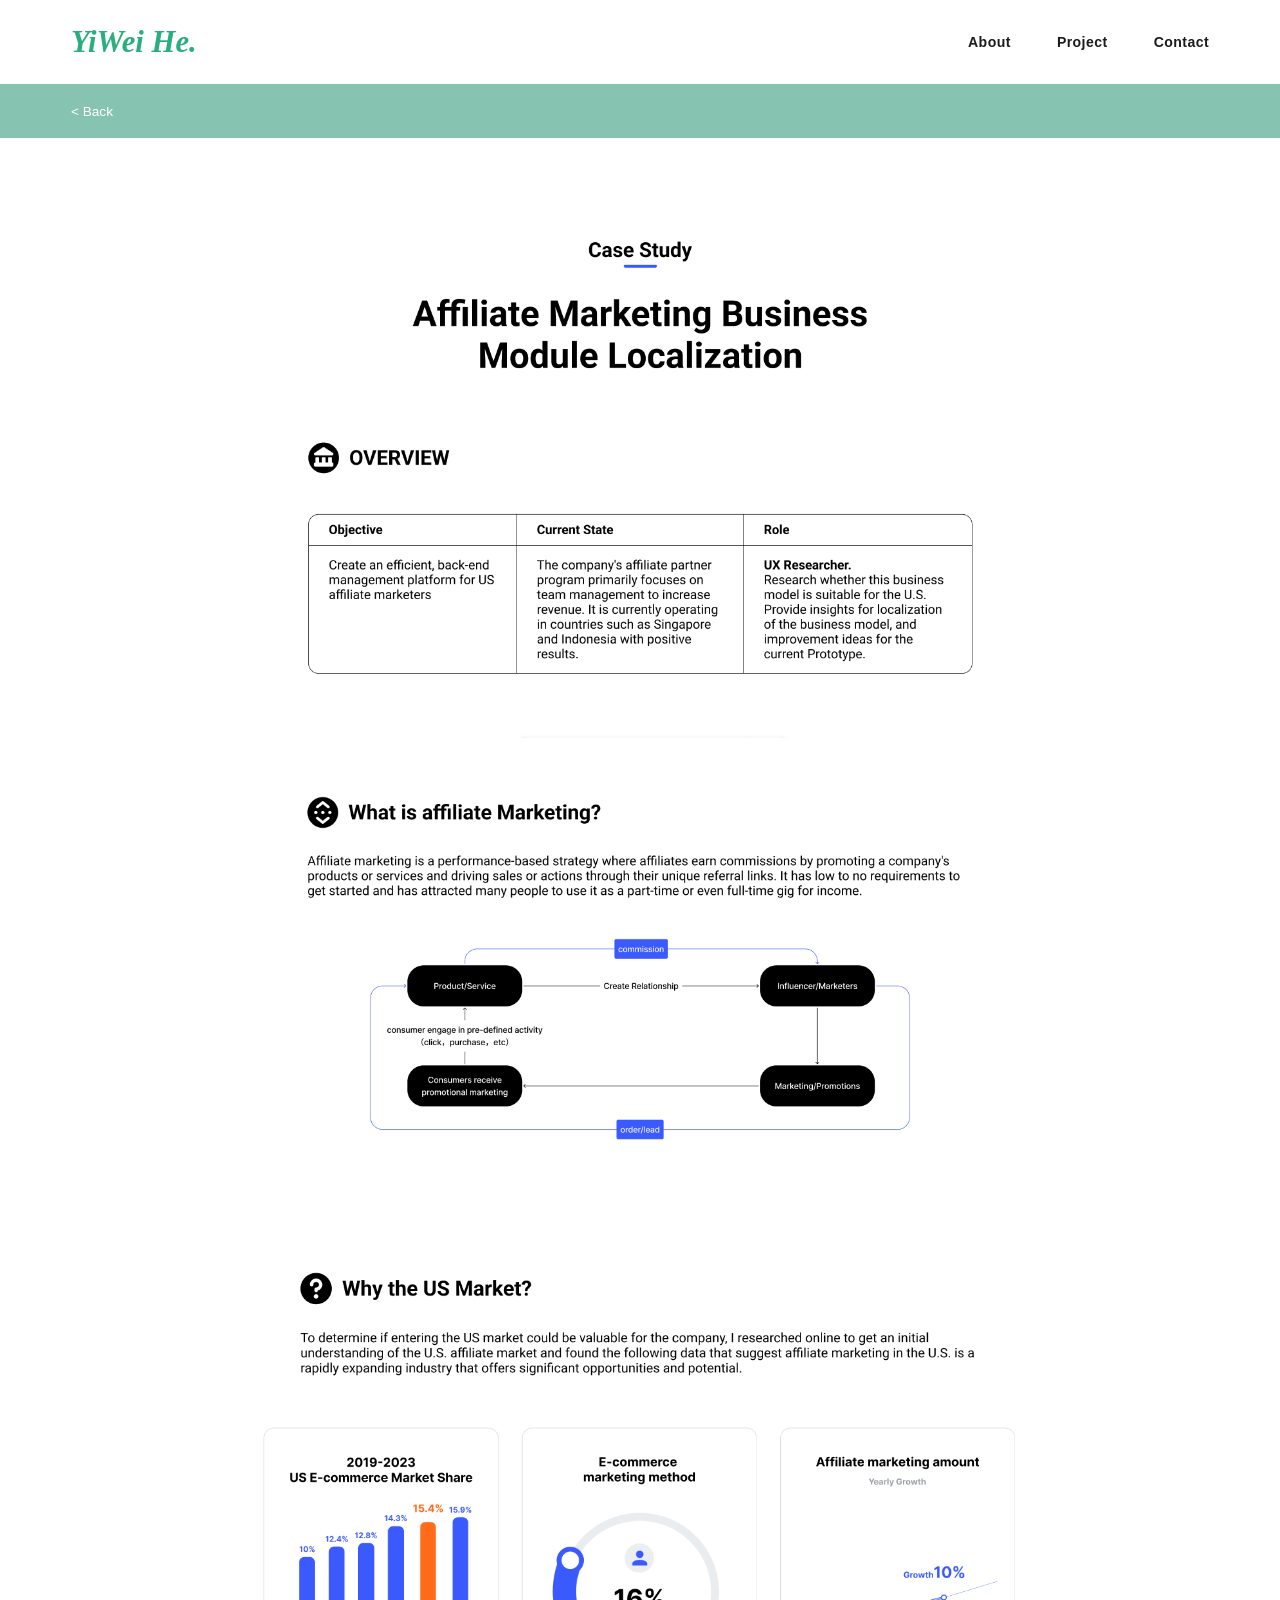
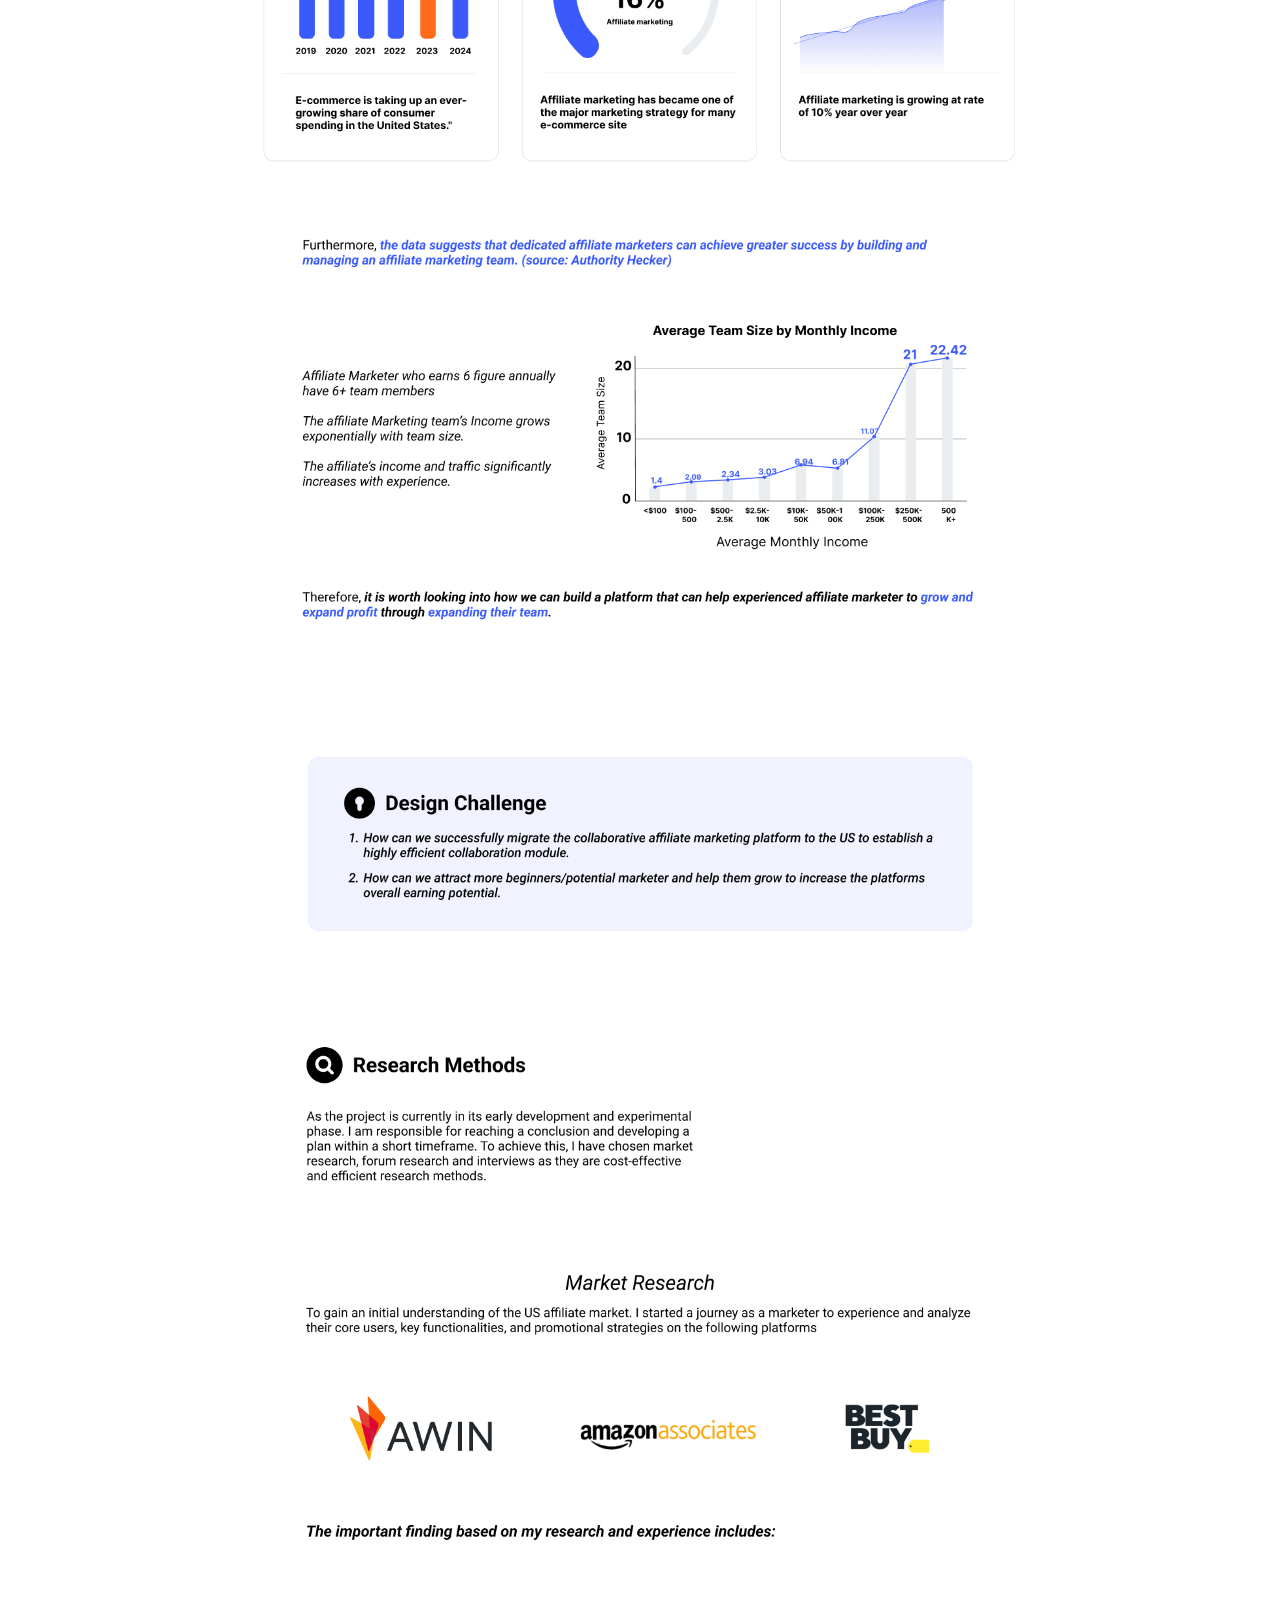
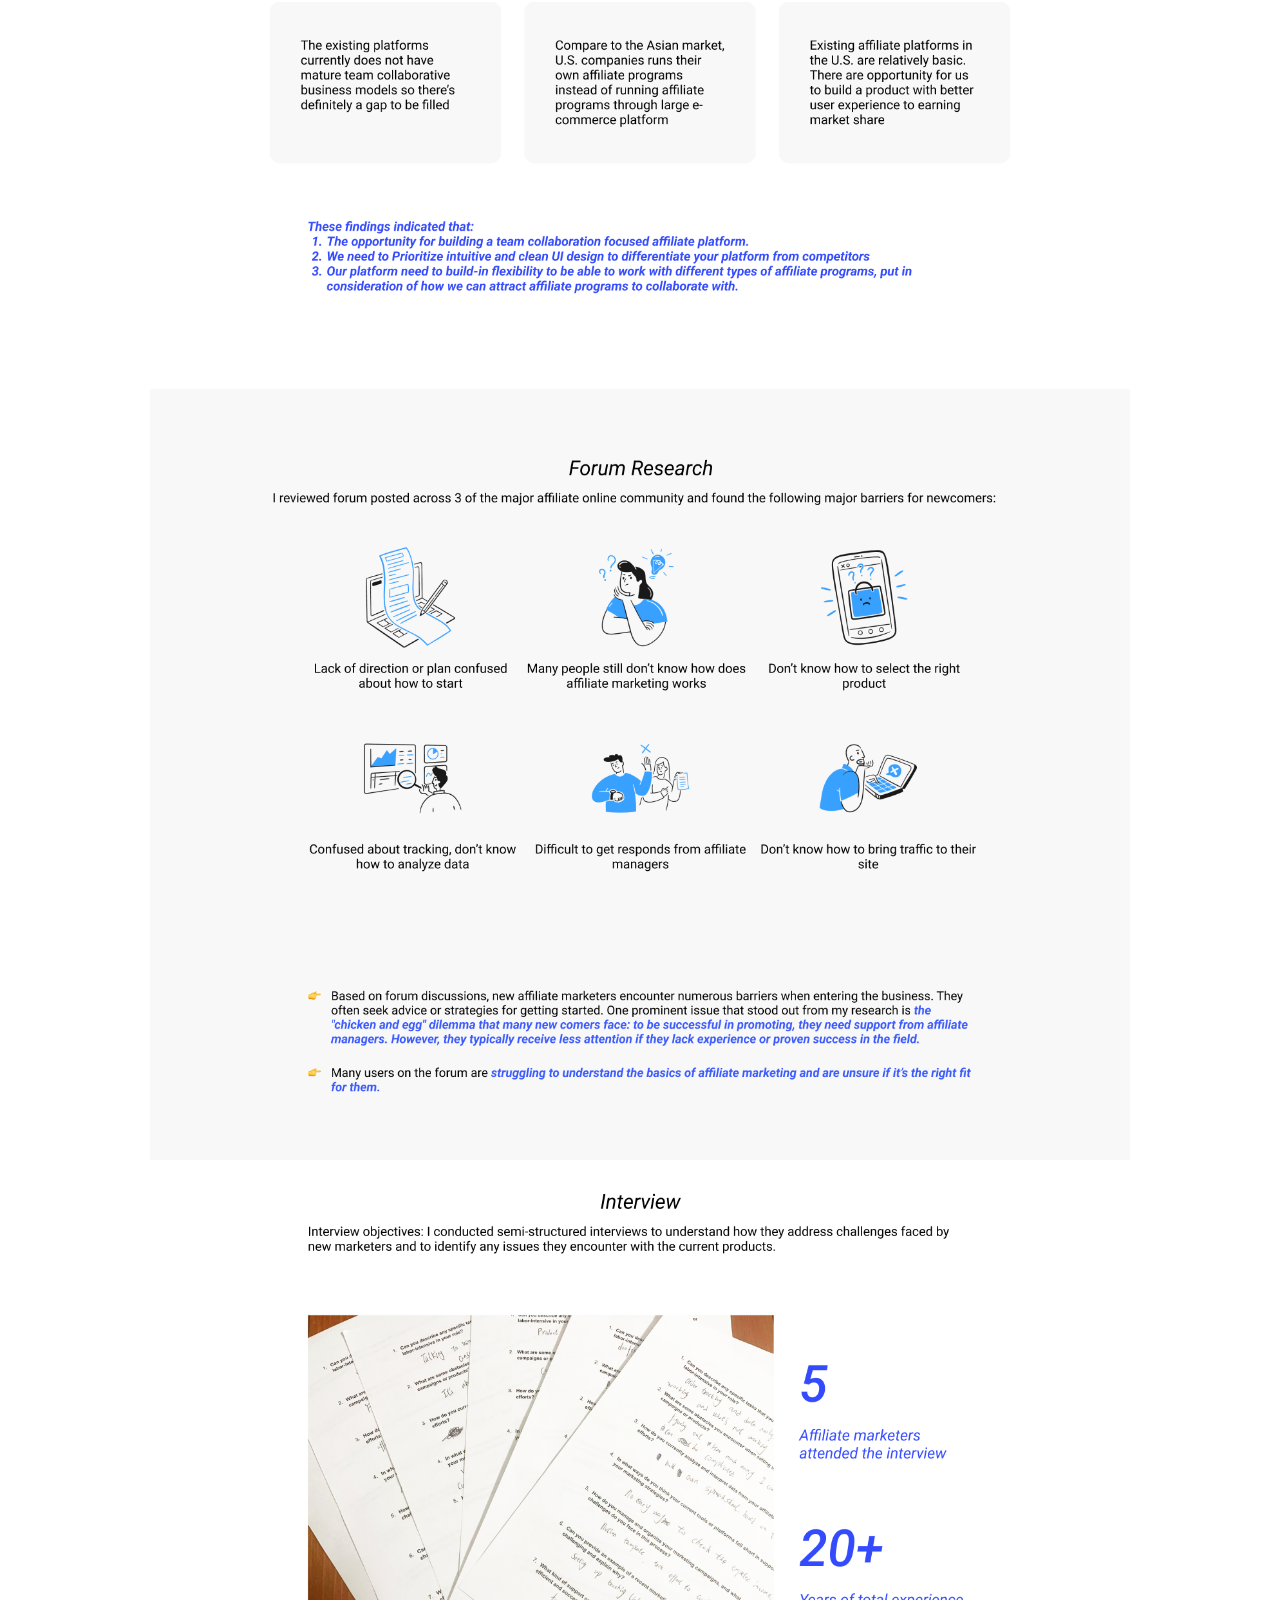
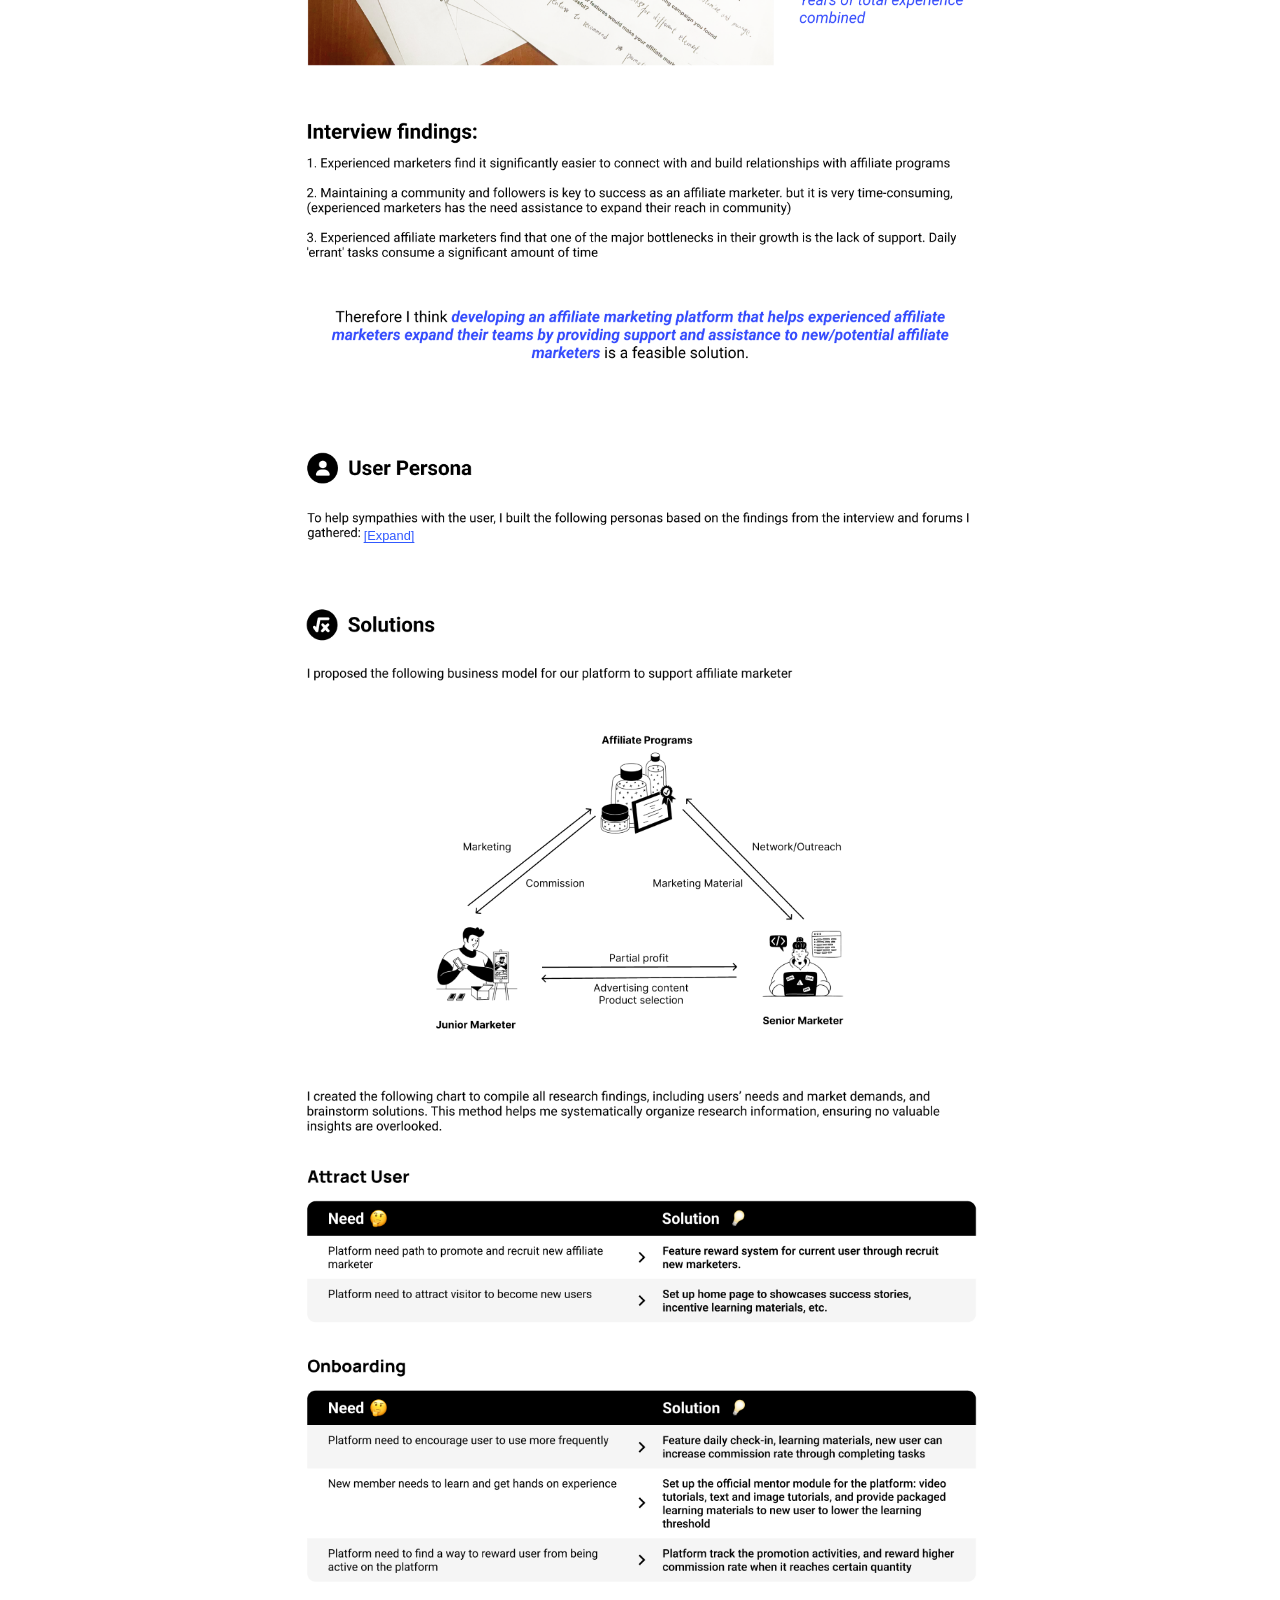
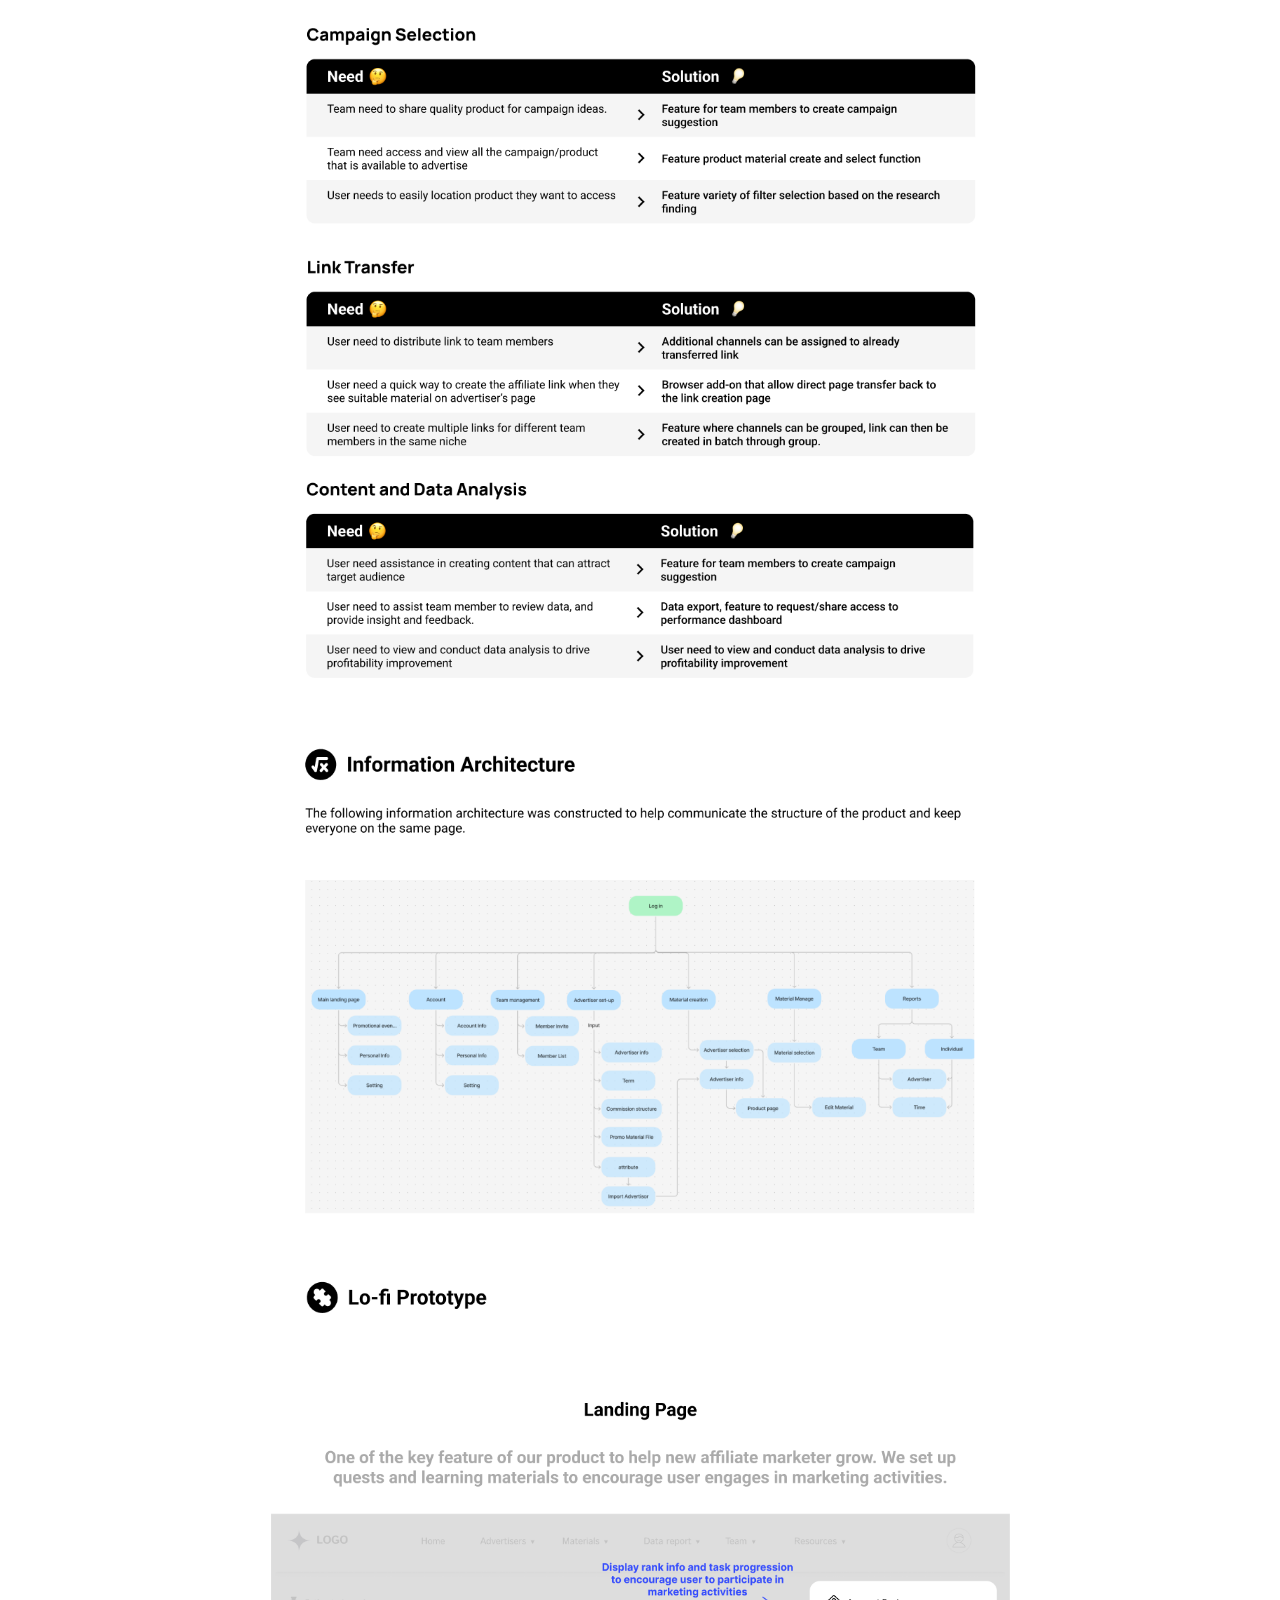
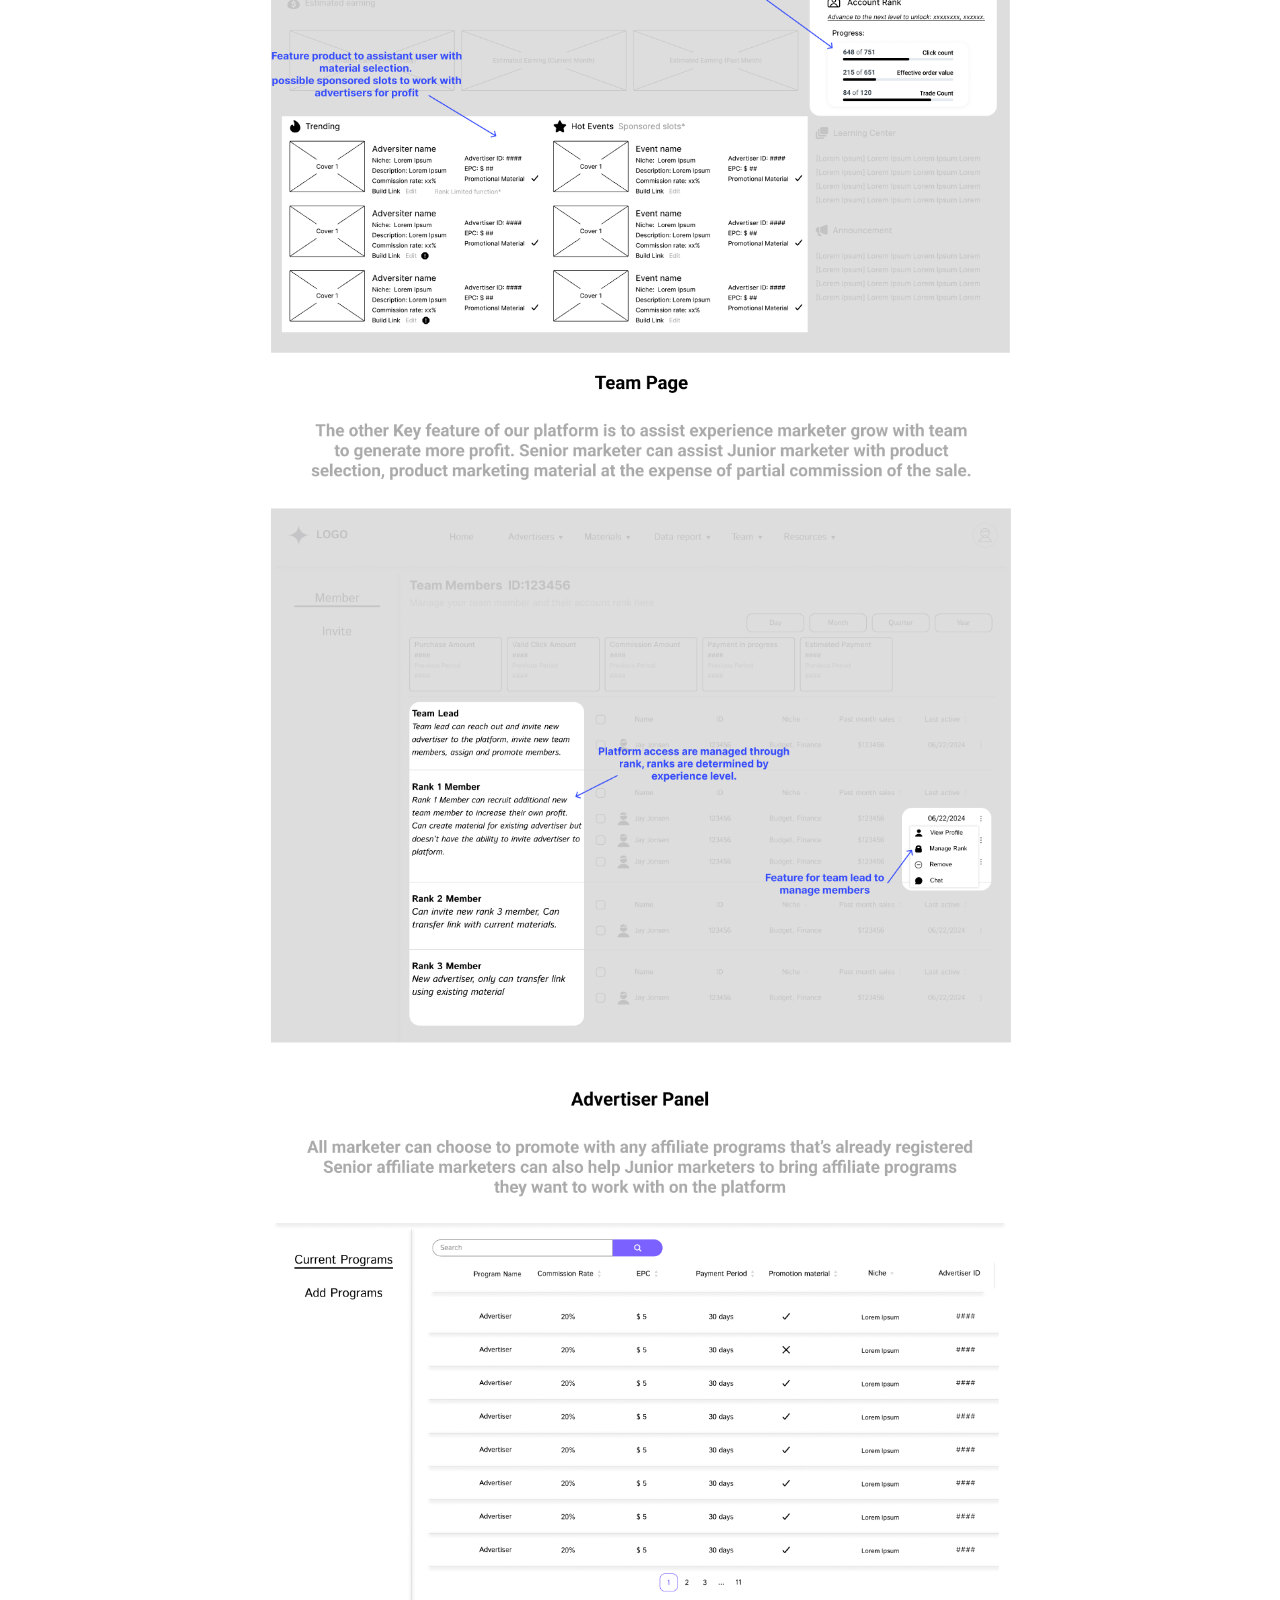
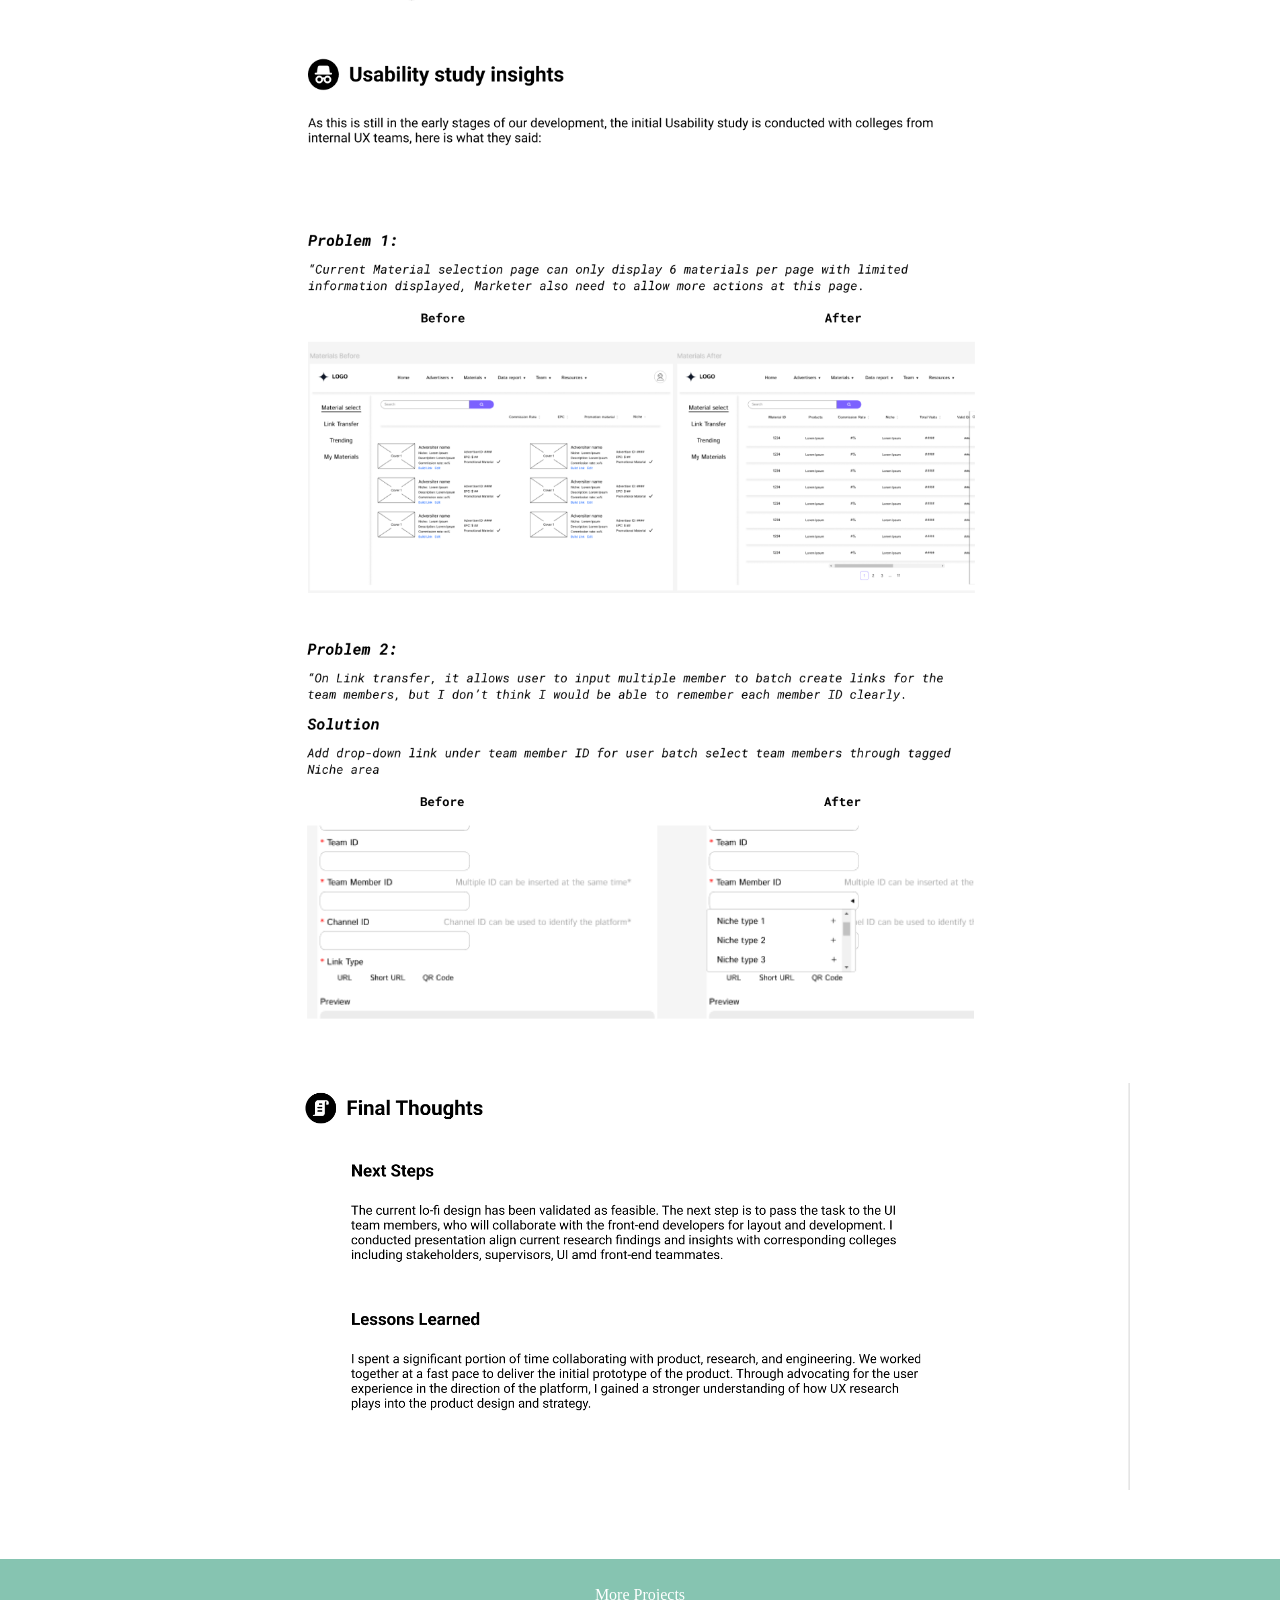
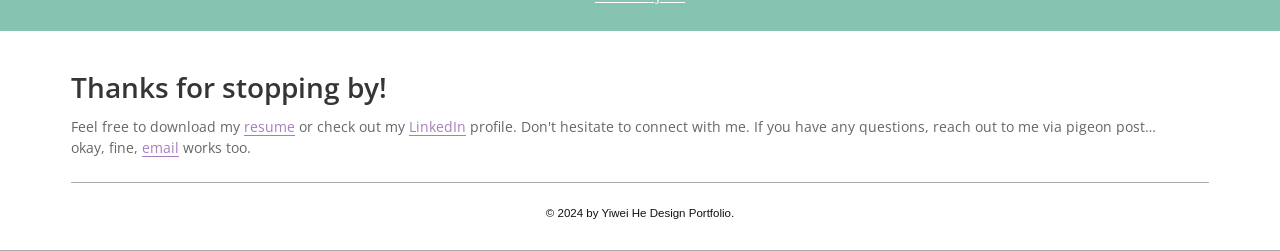
==== commit c6acdf6d: "Standardize case-study back navigation styling" ====
--- a/affiliateplatform/index.html
+++ b/affiliateplatform/index.html
@@ -12,7 +12,7 @@
   <div data-site-header></div>
   <main class="case-main" id="main">
     <div class="case-shell">
-      <a class="back-link" href="../#projects" aria-label="Back to all projects">&lt; Back</a>
+      <div class="back-bar"><a class="back-link" href="../#projects" aria-label="Back to all projects">&lt; Back</a></div>
       <div class="affiliate-gallery" data-affiliate-gallery aria-label="Affiliate collaboration platform case study panels"></div>
       <div class="more-projects"><a class="button-link" href="../#projects">More Projects</a></div>
     </div>
--- a/styles.css
+++ b/styles.css
@@ -345,10 +345,12 @@
 .vr-tools-list .tool-icon { width: 41px; }
 .tools-list { display: grid; gap: 10px; }
 .tools-list > span { display: flex; align-items: center; gap: 9px; }
-.tool-icon { flex: 0 0 41px; width: 41px; height: 41px; min-height: 0; border-style: solid; border-radius: 9px; }
+.tool-icon { display: grid; flex: 0 0 41px; width: 41px; height: 41px; min-height: 0; place-items: center; border-style: solid; border-radius: 0; color: #fff; font: 700 .58rem/1 Arial, Helvetica, sans-serif; letter-spacing: -.02em; }
 .tool-icon::before { max-width: none; font-size: .55rem; letter-spacing: .04em; }
 .tool-icon::after { display: none; }
 .tool-icon img { object-fit: contain; }
+.tool-icon--uxpin, .tool-icon--unity { border-color: #111; background: #111; }
+.tool-icon--lucid { border-color: #f5641a; background: #f5641a; }
 .process-grid { display: grid; grid-template-columns: repeat(4, 1fr); gap: 18px; margin-top: 34px; counter-reset: process; }
 .process-step { min-height: 190px; padding: 25px 21px; background: #eef6f2; counter-increment: process; }
 .process-step::before { content: "0" counter(process); display: block; margin-bottom: 26px; color: var(--mint-deep); font: 700 1.45rem/1 Georgia, serif; }
@@ -570,13 +572,14 @@
 .affiliate-gallery .case-asset { margin: 0; }
 
 /* Affiliate Platform — captured case-study sequence */
-body[data-page="affiliate"] .site-header { min-height: 82px; padding: 24px max(24px, calc((100vw - 1138px) / 2)); }
-body[data-page="affiliate"] .brand { font-size: clamp(1.65rem, 2.4vw, 2.15rem); }
-body[data-page="affiliate"] .site-nav { gap: clamp(24px, 3.6vw, 48px); font-size: .88rem; }
+body.case-page .site-header { min-height: 82px; padding: 24px max(24px, calc((100vw - 1138px) / 2)); }
+body.case-page .brand { font-size: clamp(1.65rem, 2.4vw, 2.15rem); }
+body.case-page .site-nav { gap: clamp(24px, 3.6vw, 48px); font-size: .88rem; }
 body[data-page="affiliate"] .case-main { padding-bottom: 0; }
-body[data-page="affiliate"] .back-link { display: block; width: 100vw; margin: 0 0 36px calc(50% - 50vw); padding: 18px max(24px, calc((100vw - 1138px) / 2)); background: #86c4b1; color: #fff; font: 400 .85rem/1.2 Arial, Helvetica, sans-serif; }
-body[data-page="affiliate"] .back-link:hover,
-body[data-page="affiliate"] .back-link:focus-visible { color: #fff; background: #72b49f; }
+body.case-page .back-bar { width: 100vw; margin: 0 0 36px calc(50% - 50vw); padding: 18px max(24px, calc((100vw - 1138px) / 2)); background: #86c4b1; }
+body.case-page .back-link { display: inline-block; width: auto; margin: 0; padding: 0; color: #fff; font: 400 .85rem/1.2 Arial, Helvetica, sans-serif; }
+body.case-page .back-link:hover,
+body.case-page .back-link:focus-visible { color: #fff; text-decoration: underline; text-underline-offset: 3px; }
 body[data-page="affiliate"] .affiliate-gallery { gap: 0; container-type: inline-size; }
 body[data-page="affiliate"] .affiliate-gallery .case-asset { min-height: 0; border: 0; background: transparent; }
 body[data-page="affiliate"] .affiliate-personas { position: relative; z-index: 1; margin: 0; }
